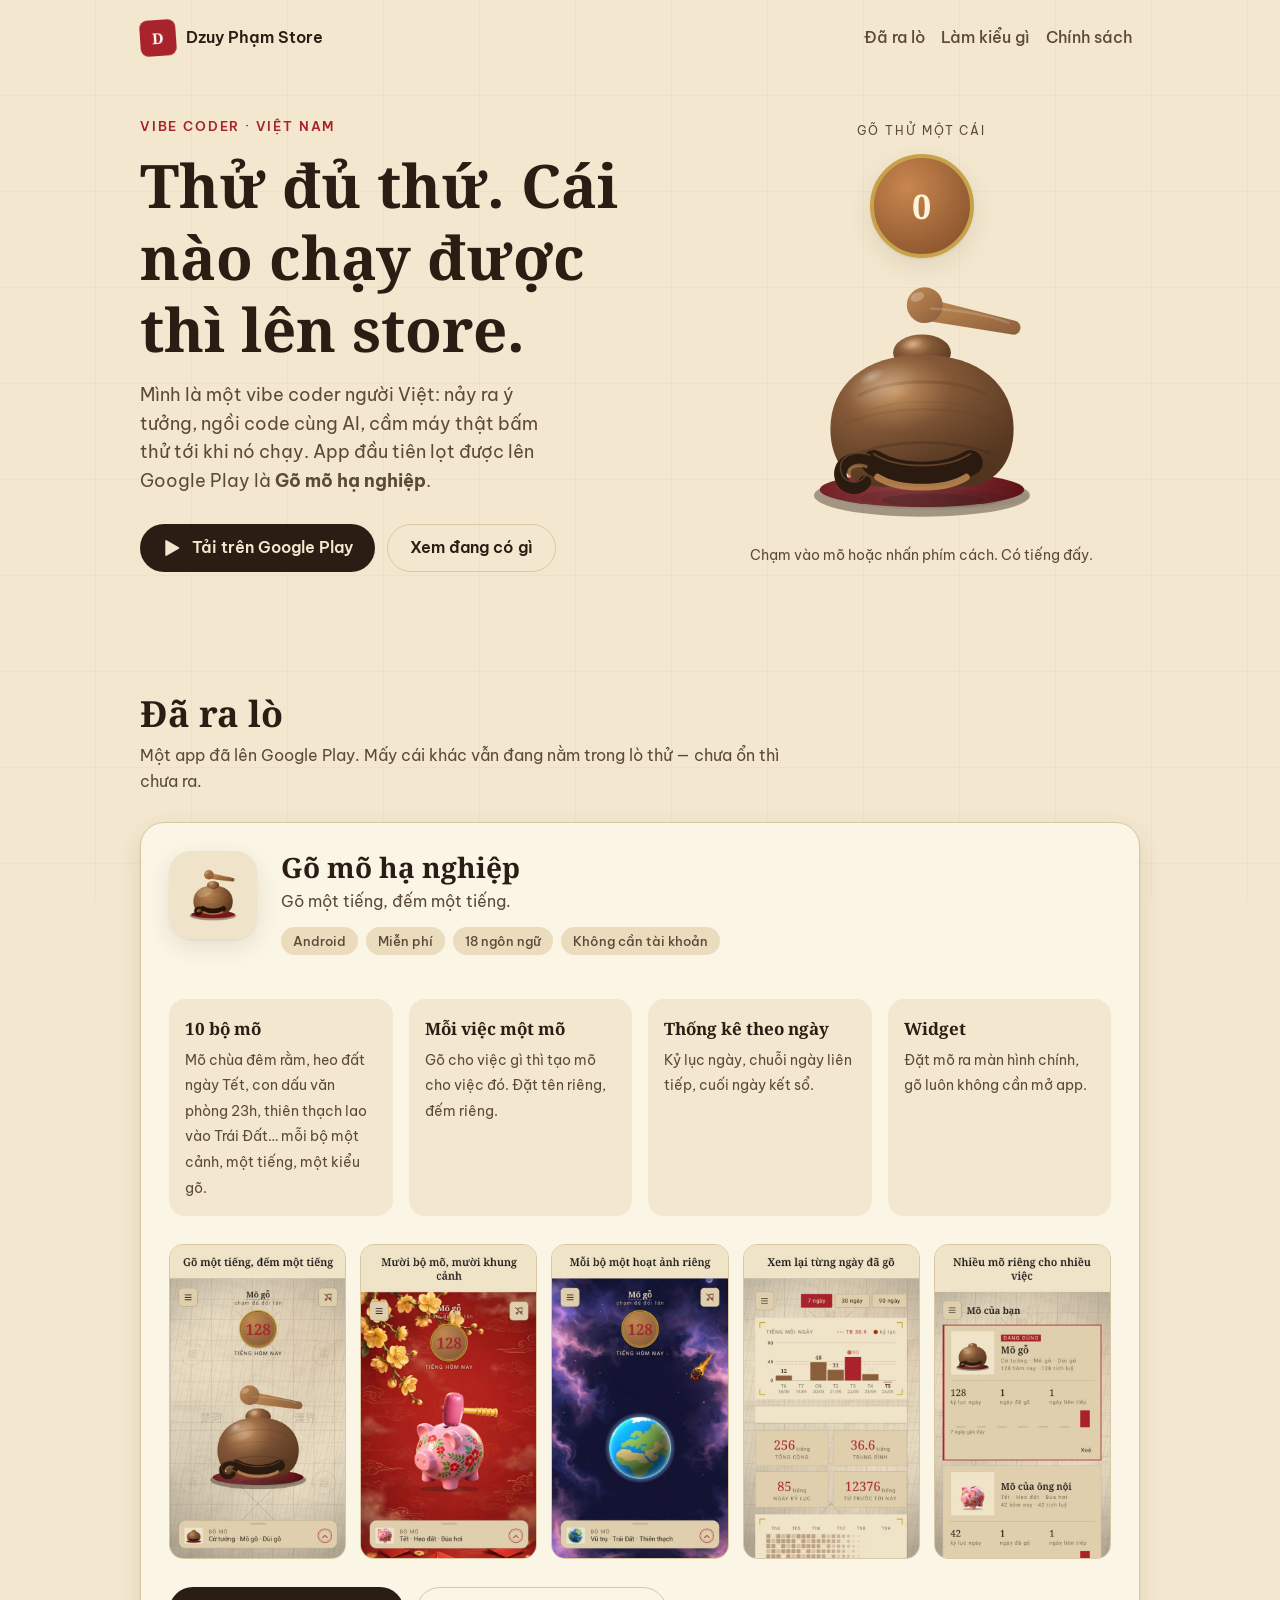
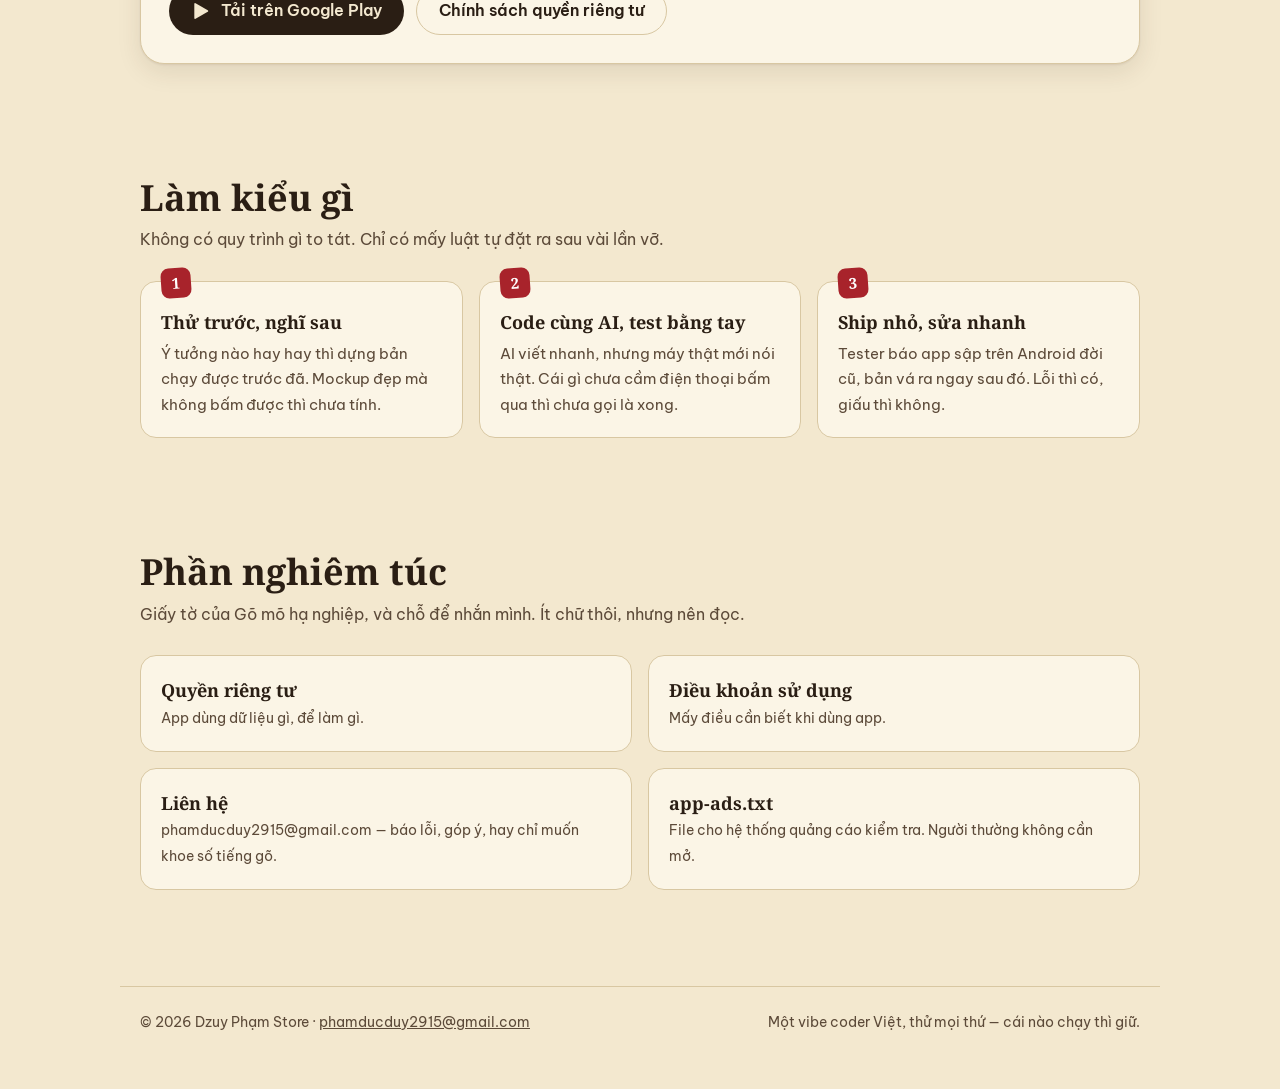
==== index.html @ 9610f234 "feat: mõ gõ vẽ bằng SVG + animation như app Thay ảnh PNG nhún bằng mõ gỗ inline SVG chép từ HinhMo.k" ====
<!doctype html>
<html lang="vi">
  <head>
    <meta charset="utf-8" />
    <meta name="viewport" content="width=device-width, initial-scale=1" />
    <title>Dzuy Phạm Store</title>
    <meta
      name="description"
      content="Một vibe coder người Việt thử đủ thứ, cái nào chạy được thì đưa lên store. App đầu tiên: Gõ mõ hạ nghiệp."
    />
    <meta
      property="og:title"
      content="Dzuy Phạm Store — vibe coder Việt thử đủ thứ"
    />
    <meta
      property="og:description"
      content="Gõ mõ hạ nghiệp: chạm một cái, nghe một tiếng, con số nhích lên một. 10 bộ mõ, có widget màn hình chính."
    />
    <meta
      property="og:image"
      content="https://duyhelloworld.github.io/img/gomo-co_tuong.jpg"
    />
    <link rel="icon" href="favicon.png" />
    <link rel="preconnect" href="https://fonts.googleapis.com" />
    <link rel="preconnect" href="https://fonts.gstatic.com" crossorigin />
    <link
      href="https://fonts.googleapis.com/css2?family=Noto+Serif:wght@600;700;800&family=Be+Vietnam+Pro:wght@400;500;600&display=swap"
      rel="stylesheet"
    />
    <style>
      :root {
        --paper: #f3e8cf;
        --paper-2: #eadcbc;
        --card: #fbf5e6;
        --ink: #2a1e14;
        --ink-2: #5c4a39;
        --line: #d8c7a2;
        --wood: #8a5a32;
        --seal: #a8232b;
        --seal-ink: #fff;
        --shadow:
          0 1px 2px rgba(60, 40, 20, 0.08), 0 8px 24px rgba(60, 40, 20, 0.1);
        --r: 16px;
      }
      @media (prefers-color-scheme: dark) {
        :root {
          --paper: #1d1611;
          --paper-2: #251c15;
          --card: #2b2119;
          --ink: #f3e8cf;
          --ink-2: #cdbb9c;
          --line: #3d3026;
          --wood: #c98c58;
          --seal: #e0545b;
          --seal-ink: #1d1611;
          --shadow:
            0 1px 2px rgba(0, 0, 0, 0.3), 0 8px 24px rgba(0, 0, 0, 0.35);
        }
      }
      * {
        box-sizing: border-box;
      }
      html {
        -webkit-text-size-adjust: 100%;
      }
      body {
        margin: 0;
        background: var(--paper);
        color: var(--ink);
        font:
          16px/1.6 "Be Vietnam Pro",
          system-ui,
          sans-serif;
        background-image:
          linear-gradient(var(--line) 1px, transparent 1px),
          linear-gradient(90deg, var(--line) 1px, transparent 1px);
        background-size: 96px 96px;
        background-position: -1px -1px;
        background-attachment: fixed;
      }
      body::before {
        content: "";
        position: fixed;
        inset: 0;
        background: var(--paper);
        opacity: 0.82;
        z-index: -1;
      }
      h1,
      h2,
      h3 {
        font-family: "Noto Serif", Georgia, serif;
        line-height: 1.2;
        margin: 0;
        text-wrap: balance;
      }
      a {
        color: inherit;
      }
      :focus-visible {
        outline: 3px solid var(--seal);
        outline-offset: 3px;
        border-radius: 8px;
      }
      .wrap {
        max-width: 1040px;
        margin: 0 auto;
        padding: 0 20px;
      }
      .skip {
        position: absolute;
        left: -999px;
        top: 8px;
        background: var(--card);
        padding: 8px 12px;
        border-radius: 8px;
      }
      .skip:focus {
        left: 8px;
      }

      header {
        padding: 20px 0;
      }
      header .wrap {
        display: flex;
        align-items: center;
        justify-content: space-between;
        gap: 16px;
      }
      .brand {
        display: flex;
        align-items: center;
        gap: 10px;
        text-decoration: none;
        font-weight: 600;
      }
      .seal {
        display: grid;
        place-items: center;
        width: 36px;
        height: 36px;
        border-radius: 8px;
        background: var(--seal);
        color: var(--seal-ink);
        font:
          700 15px/1 "Noto Serif",
          serif;
        transform: rotate(-4deg);
      }
      nav a {
        text-decoration: none;
        color: var(--ink-2);
        padding: 10px 8px;
        font-weight: 500;
      }
      nav a:hover {
        color: var(--ink);
      }

      .hero {
        display: grid;
        grid-template-columns: 1.2fr 1fr;
        gap: 40px;
        align-items: center;
        padding-top: 40px;
        padding-bottom: 64px;
      }
      .eyebrow {
        font-size: 13px;
        letter-spacing: 0.14em;
        text-transform: uppercase;
        color: var(--seal);
        font-weight: 600;
        margin: 0 0 12px;
      }
      .hero h1 {
        font-size: clamp(36px, 6vw, 60px);
      }
      .hero p.lead {
        font-size: 18px;
        color: var(--ink-2);
        max-width: 34ch;
        margin: 16px 0 28px;
      }
      .cta {
        display: flex;
        flex-wrap: wrap;
        gap: 12px;
      }
      .btn {
        display: inline-flex;
        align-items: center;
        gap: 10px;
        min-height: 48px;
        padding: 0 22px;
        border-radius: 999px;
        text-decoration: none;
        font-weight: 600;
        transition:
          transform 0.15s ease,
          background 0.2s ease;
        cursor: pointer;
      }
      .btn:active {
        transform: scale(0.97);
      }
      .btn-primary {
        background: var(--ink);
        color: var(--paper);
      }
      .btn-primary:hover {
        background: var(--wood);
      }
      .btn-ghost {
        border: 1.5px solid var(--line);
        color: var(--ink);
      }
      .btn-ghost:hover {
        border-color: var(--ink-2);
      }
      .btn svg {
        width: 20px;
        height: 20px;
        flex: none;
      }

      /* mõ gõ được */
      .mo {
        display: flex;
        flex-direction: column;
        align-items: center;
        gap: 6px;
        position: relative;
      }
      .counter {
        display: grid;
        place-items: center;
        min-width: 104px;
        height: 104px;
        padding: 0 14px;
        border-radius: 52px;
        background: radial-gradient(circle at 35% 30%, #c9864f, #7e4b26);
        border: 4px solid #c8a24a;
        box-shadow: var(--shadow);
        color: #fff3d6;
        font:
          700 34px/1 "Noto Serif",
          serif;
        font-variant-numeric: tabular-nums;
      }
      .counter-label {
        font-size: 12px;
        letter-spacing: 0.16em;
        text-transform: uppercase;
        color: var(--ink-2);
        margin-bottom: 8px;
      }
      .tap {
        border: 0;
        background: none;
        padding: 0;
        cursor: pointer;
        border-radius: 24px;
        touch-action: manipulation;
        -webkit-tap-highlight-color: transparent;
      }
      .tap svg {
        display: block;
        width: min(270px, 66vw);
        height: auto;
        overflow: visible;
      }
      /* trục xoay lấy theo khung 280 của app (MoAnimationState): dùi quanh (235,66), thân nén quanh (140,205.3) */
      #dui {
        transform-box: view-box;
        transform-origin: 235px 66px;
      }
      #than {
        transform-box: view-box;
        transform-origin: 140px 205.3px;
      }
      .float {
        position: absolute;
        left: 50%;
        pointer-events: none;
        white-space: nowrap;
        font:
          800 22px "Noto Serif",
          Georgia,
          serif;
        color: #a8232b;
        -webkit-text-stroke: 6px rgba(251, 246, 234, 0.95);
        paint-order: stroke fill;
      }
      @media (prefers-color-scheme: dark) {
        .float {
          color: #ffd34d;
          -webkit-text-stroke-color: rgba(40, 18, 6, 0.9);
        }
      }
      .hint {
        font-size: 14px;
        color: var(--ink-2);
        margin: 4px 0 0;
      }

      section {
        padding: 56px 0;
      }
      .section-title {
        font-size: clamp(26px, 4vw, 36px);
        margin-bottom: 8px;
      }
      .section-sub {
        color: var(--ink-2);
        margin: 0 0 28px;
        max-width: 60ch;
      }

      .app {
        background: var(--card);
        border: 1px solid var(--line);
        border-radius: 24px;
        box-shadow: var(--shadow);
        padding: 28px;
        display: grid;
        grid-template-columns: auto 1fr;
        gap: 20px 24px;
      }
      .app-icon {
        width: 88px;
        height: 88px;
        border-radius: 22px;
        box-shadow: var(--shadow);
      }
      .app h3 {
        font-size: 28px;
      }
      .app .tagline {
        color: var(--ink-2);
        margin: 4px 0 0;
      }
      .chips {
        display: flex;
        flex-wrap: wrap;
        gap: 8px;
        margin-top: 12px;
        padding: 0;
        list-style: none;
      }
      .chips li {
        font-size: 13px;
        font-weight: 500;
        padding: 4px 12px;
        border-radius: 999px;
        background: var(--paper-2);
        color: var(--ink-2);
      }
      .features {
        grid-column: 1/-1;
        display: grid;
        grid-template-columns: repeat(4, 1fr);
        gap: 16px;
        margin: 8px 0 0;
        padding: 0;
        list-style: none;
      }
      .features li {
        padding: 16px;
        border-radius: var(--r);
        background: var(--paper);
      }
      .features b {
        display: block;
        font-family: "Noto Serif", serif;
        font-size: 17px;
        margin-bottom: 4px;
      }
      .features span {
        font-size: 14px;
        color: var(--ink-2);
      }
      .shots {
        grid-column: 1/-1;
        display: grid;
        grid-template-columns: repeat(5, 1fr);
        gap: 14px;
        margin-top: 8px;
      }
      .shots img {
        width: 100%;
        height: auto;
        aspect-ratio: 9/16;
        object-fit: cover;
        border-radius: 14px;
        border: 1px solid var(--line);
        background: var(--paper-2);
      }
      .app .cta {
        grid-column: 1/-1;
        margin-top: 8px;
      }

      .how {
        display: grid;
        grid-template-columns: repeat(3, 1fr);
        gap: 16px;
        margin: 0;
        padding: 0;
        list-style: none;
        counter-reset: how;
      }
      .how li {
        position: relative;
        padding: 22px 20px 20px;
        border-radius: var(--r);
        background: var(--card);
        border: 1px solid var(--line);
        counter-increment: how;
      }
      .how li::before {
        content: counter(how);
        position: absolute;
        top: -14px;
        left: 20px;
        display: grid;
        place-items: center;
        width: 30px;
        height: 30px;
        border-radius: 8px;
        background: var(--seal);
        color: var(--seal-ink);
        font:
          700 15px/1 "Noto Serif",
          serif;
        transform: rotate(-4deg);
      }
      .how b {
        display: block;
        font-family: "Noto Serif", serif;
        font-size: 18px;
        margin: 4px 0;
      }
      .how span {
        font-size: 15px;
        color: var(--ink-2);
      }
      .legal {
        display: grid;
        grid-template-columns: repeat(2, 1fr);
        gap: 16px;
      }
      .legal span {
        overflow-wrap: anywhere;
      }
      .legal a {
        display: block;
        padding: 20px;
        border-radius: var(--r);
        background: var(--card);
        border: 1px solid var(--line);
        text-decoration: none;
        transition: border-color 0.2s ease;
      }
      .legal a:hover {
        border-color: var(--ink-2);
      }
      .legal b {
        display: block;
        font-family: "Noto Serif", serif;
        font-size: 18px;
      }
      .legal span {
        font-size: 14px;
        color: var(--ink-2);
      }

      footer {
        padding: 40px 0 56px;
        color: var(--ink-2);
        font-size: 14px;
      }
      footer .wrap {
        display: flex;
        flex-wrap: wrap;
        justify-content: space-between;
        gap: 12px;
        border-top: 1px solid var(--line);
        padding-top: 24px;
      }

      @media (max-width: 860px) {
        .hero {
          grid-template-columns: 1fr;
          gap: 28px;
          padding-top: 16px;
          text-align: center;
        }
        .hero p.lead {
          margin-inline: auto;
        }
        .hero .cta {
          justify-content: center;
        }
        .features {
          grid-template-columns: repeat(2, 1fr);
        }
        .shots {
          grid-template-columns: repeat(5, 60%);
          overflow-x: auto;
          scroll-snap-type: x mandatory;
          padding-bottom: 6px;
        }
        .shots img {
          scroll-snap-align: start;
        }
        .legal,
        .how {
          grid-template-columns: 1fr;
        }
        .how {
          gap: 24px;
        }
      }
      @media (max-width: 520px) {
        .wrap {
          padding: 0 16px;
        }
        nav {
          display: none;
        }
        .app {
          grid-template-columns: 1fr;
          padding: 20px;
        }
        .features {
          grid-template-columns: 1fr;
        }
      }
      @media (prefers-reduced-motion: reduce) {
        * {
          transition: none !important;
          animation: none !important;
        }
      }
    </style>
  </head>
  <body>
    <a class="skip" href="#main">Bỏ qua tới nội dung</a>
    <header>
      <div class="wrap">
        <a class="brand" href="./"
          ><span class="seal" aria-hidden="true">D</span>Dzuy Phạm Store</a
        >
        <nav aria-label="Chính">
          <a href="#apps">Đã ra lò</a><a href="#how">Làm kiểu gì</a
          ><a href="#legal">Chính sách</a>
        </nav>
      </div>
    </header>

    <main id="main">
      <div class="wrap hero">
        <div>
          <p class="eyebrow">Vibe coder · Việt Nam</p>
          <h1>Thử đủ thứ. Cái nào chạy được thì lên store.</h1>
          <p class="lead">
            Mình là một vibe coder người Việt: nảy ra ý tưởng, ngồi code cùng
            AI, cầm máy thật bấm thử tới khi nó chạy. App đầu tiên lọt được lên
            Google Play là <strong>Gõ mõ hạ nghiệp</strong>.
          </p>
          <div class="cta">
            <a
              class="btn btn-primary"
              href="https://play.google.com/store/apps/details?id=com.duypd.gomo"
            >
              <svg viewBox="0 0 24 24" aria-hidden="true">
                <path
                  fill="currentColor"
                  d="M4 3.5v17a1 1 0 0 0 1.5.86l14.6-8.5a1 1 0 0 0 0-1.72L5.5 2.64A1 1 0 0 0 4 3.5Z"
                />
              </svg>
              Tải trên Google Play
            </a>
            <a class="btn btn-ghost" href="#apps">Xem đang có gì</a>
          </div>
        </div>

        <div class="mo">
          <div class="counter-label">Gõ thử một cái</div>
          <div class="counter" id="count" aria-live="polite" aria-atomic="true">
            0
          </div>
          <button
            class="tap"
            id="tap"
            type="button"
            aria-label="Gõ mõ, cộng một tiếng"
          >
            <!-- Chép từ HinhMo.kt của app: hệ 240 đặt lên khung 280 lệch (20,26), bộ màu MOC, đệm SON, dáng TRON -->
            <svg
              viewBox="0 0 280 280"
              width="270"
              height="270"
              aria-hidden="true"
              focusable="false"
            >
              <defs>
                <radialGradient id="go" cx=".36" cy=".28" r=".72">
                  <stop offset="0" stop-color="#c59360" />
                  <stop offset=".42" stop-color="#845938" />
                  <stop offset="1" stop-color="#5b3a22" />
                </radialGradient>
                <radialGradient
                  id="dem"
                  gradientUnits="userSpaceOnUse"
                  cx="98.8"
                  cy="197.2"
                  r="121.9"
                >
                  <stop offset="0" stop-color="#933f44" />
                  <stop offset="1" stop-color="#621419" />
                </radialGradient>
                <radialGradient
                  id="ao"
                  gradientUnits="userSpaceOnUse"
                  cx="142.8"
                  cy="198.15"
                  r="104.5"
                >
                  <stop offset="0" stop-color="#2a1a0f" stop-opacity=".3" />
                  <stop offset="1" stop-color="#2a1a0f" stop-opacity="0" />
                </radialGradient>
                <radialGradient id="halo">
                  <stop offset="0" stop-color="#fff" />
                  <stop offset="1" stop-color="#fff" stop-opacity="0" />
                </radialGradient>
                <linearGradient id="gocan" x1="0" y1="0" x2="1" y2="1">
                  <stop offset="0" stop-color="#c08a52" />
                  <stop offset="1" stop-color="#8b5e3c" />
                </linearGradient>
                <clipPath id="catThan">
                  <path
                    d="M25 145 C25 100 60 68 120 68 C180 68 215 100 215 145 C215 180 195 205 160 205 L80 205 C45 205 25 180 25 145 Z"
                  />
                </clipPath>
              </defs>
              <g transform="translate(20 26)">
                <ellipse
                  cx="120"
                  cy="214"
                  rx="112"
                  ry="22"
                  fill="#2a1a0f"
                  opacity=".4"
                />
                <ellipse cx="120" cy="208" rx="106" ry="18" fill="url(#dem)" />
                <g fill="#1c1a17">
                  <ellipse
                    cx="131.4"
                    cy="215"
                    rx="98.8"
                    ry="14"
                    opacity=".05"
                  />
                  <ellipse cx="131.4" cy="217" rx="76" ry="10" opacity=".12" />
                  <ellipse cx="131.4" cy="219" rx="53.2" ry="7" opacity=".22" />
                </g>
              </g>
              <g id="than">
                <g transform="translate(20 26)">
                  <ellipse cx="120" cy="66" rx="30" ry="19" fill="url(#go)" />
                  <path
                    fill="url(#go)"
                    d="M25 145 C25 100 60 68 120 68 C180 68 215 100 215 145 C215 180 195 205 160 205 L80 205 C45 205 25 180 25 145 Z"
                  />
                  <g
                    clip-path="url(#catThan)"
                    fill="none"
                    stroke-linecap="round"
                  >
                    <path
                      d="M55 110 C 90 92 150 92 185 108"
                      stroke="#5b3a22"
                      stroke-width="3.2"
                      opacity=".26"
                    />
                    <path
                      d="M40 140 C 85 120 155 120 200 138"
                      stroke="#5b3a22"
                      stroke-width="2.2"
                      opacity=".14"
                    />
                    <path
                      d="M50 172 C 90 155 150 155 190 170"
                      stroke="#2a1a0f"
                      stroke-width="2.6"
                      opacity=".22"
                    />
                    <path
                      d="M64 126 C 96 114 144 114 176 124"
                      stroke="#5b3a22"
                      stroke-width="1.4"
                      opacity=".12"
                    />
                    <rect
                      x="25"
                      y="68"
                      width="190"
                      height="137"
                      fill="url(#ao)"
                    />
                  </g>
                  <g fill="none" stroke-linecap="round">
                    <path
                      d="M70 180 C 95 196 145 196 170 180"
                      stroke="#2a1a0f"
                      stroke-width="26"
                    />
                    <path
                      d="M70 171 C 95 187 145 187 170 171"
                      stroke="#c08a52"
                      stroke-width="2"
                      opacity=".35"
                    />
                    <path
                      d="M74 195 C 96 209 144 209 166 195"
                      stroke="#c08a52"
                      stroke-width="7"
                      opacity=".85"
                    />
                    <path
                      d="M66 178 C 46 172 32 182 36 196 C 39 207 54 210 61 200"
                      stroke="#2a1a0f"
                      stroke-width="13"
                    />
                    <path
                      d="M66 172 C 46 166 32 176 36 190 C 39 201 54 204 61 194"
                      stroke="#c08a52"
                      stroke-width="1.6"
                      opacity=".3"
                    />
                    <path
                      d="M62 184 C 50 180 42 186 45 194"
                      stroke="#c08a52"
                      stroke-width="3.5"
                      opacity=".55"
                    />
                  </g>
                  <ellipse
                    cx="110"
                    cy="57"
                    rx="12"
                    ry="6.08"
                    fill="url(#halo)"
                    opacity=".3"
                    transform="rotate(-15 110 57)"
                  />
                  <ellipse
                    cx="80"
                    cy="100"
                    rx="38"
                    ry="22"
                    fill="url(#halo)"
                    opacity=".22"
                    transform="rotate(-20 80 100)"
                  />
                  <ellipse
                    cx="67.84"
                    cy="90.76"
                    rx="14.44"
                    ry="6.6"
                    fill="url(#halo)"
                    opacity=".32"
                    transform="rotate(-26 67.84 90.76)"
                  />
                </g>
              </g>
              <g id="song"></g>
              <g id="dui">
                <g
                  transform="translate(20 26) rotate(2.42 215 40) translate(215 40) scale(.809) translate(-215 -40)"
                >
                  <path
                    fill="url(#gocan)"
                    d="M102.74 35.82 L213.55 48.88 A9 9 0 0 0 216.45 31.12 L107.26 8.18 A14 14 0 0 1 102.74 35.82 Z"
                  />
                  <ellipse
                    cx="100"
                    cy="16"
                    rx="23"
                    ry="23"
                    fill="url(#gocan)"
                  />
                  <ellipse
                    cx="90"
                    cy="6"
                    rx="9"
                    ry="5.5"
                    fill="#fff"
                    opacity=".24"
                    transform="rotate(-25 90 6)"
                  />
                  <path
                    d="M108 20 C 150 20 190 28 208 34"
                    fill="none"
                    stroke="#fff"
                    stroke-width="3"
                    stroke-linecap="round"
                    opacity=".16"
                  />
                </g>
              </g>
            </svg>
          </button>
          <p class="hint">Chạm vào mõ hoặc nhấn phím cách. Có tiếng đấy.</p>
        </div>
      </div>

      <section id="apps">
        <div class="wrap">
          <h2 class="section-title">Đã ra lò</h2>
          <p class="section-sub">
            Một app đã lên Google Play. Mấy cái khác vẫn đang nằm trong lò thử —
            chưa ổn thì chưa ra.
          </p>

          <article class="app">
            <img
              class="app-icon"
              src="img/gomo-icon.png"
              width="88"
              height="88"
              alt="Biểu tượng Gõ mõ hạ nghiệp"
            />
            <div>
              <h3>Gõ mõ hạ nghiệp</h3>
              <p class="tagline">Gõ một tiếng, đếm một tiếng.</p>
              <ul class="chips">
                <li>Android</li>
                <li>Miễn phí</li>
                <li>18 ngôn ngữ</li>
                <li>Không cần tài khoản</li>
              </ul>
            </div>

            <ul class="features">
              <li>
                <b>10 bộ mõ</b
                ><span
                  >Mõ chùa đêm rằm, heo đất ngày Tết, con dấu văn phòng 23h,
                  thiên thạch lao vào Trái Đất… mỗi bộ một cảnh, một tiếng, một
                  kiểu gõ.</span
                >
              </li>
              <li>
                <b>Mỗi việc một mõ</b
                ><span
                  >Gõ cho việc gì thì tạo mõ cho việc đó. Đặt tên riêng, đếm
                  riêng.</span
                >
              </li>
              <li>
                <b>Thống kê theo ngày</b
                ><span
                  >Kỷ lục ngày, chuỗi ngày liên tiếp, cuối ngày kết sổ.</span
                >
              </li>
              <li>
                <b>Widget</b
                ><span
                  >Đặt mõ ra màn hình chính, gõ luôn không cần mở app.</span
                >
              </li>
            </ul>

            <div class="shots">
              <img
                src="img/gomo-co_tuong.jpg"
                width="506"
                height="900"
                loading="lazy"
                alt="Màn gõ mõ gỗ trên bàn cờ tướng, bộ đếm 128 tiếng hôm nay"
              />
              <img
                src="img/gomo-tet.jpg"
                width="506"
                height="900"
                loading="lazy"
                alt="Bộ mõ Tết: heo đất và đồng xu"
              />
              <img
                src="img/gomo-vu_tru.jpg"
                width="506"
                height="900"
                loading="lazy"
                alt="Bộ mõ Vũ trụ: thiên thạch lao vào Trái Đất"
              />
              <img
                src="img/gomo-thong_ke.jpg"
                width="506"
                height="900"
                loading="lazy"
                alt="Màn thống kê số tiếng gõ theo ngày"
              />
              <img
                src="img/gomo-ds_mo.jpg"
                width="506"
                height="900"
                loading="lazy"
                alt="Danh sách nhiều mõ riêng, mỗi mõ đếm riêng"
              />
            </div>

            <div class="cta">
              <a
                class="btn btn-primary"
                href="https://play.google.com/store/apps/details?id=com.duypd.gomo"
              >
                <svg viewBox="0 0 24 24" aria-hidden="true">
                  <path
                    fill="currentColor"
                    d="M4 3.5v17a1 1 0 0 0 1.5.86l14.6-8.5a1 1 0 0 0 0-1.72L5.5 2.64A1 1 0 0 0 4 3.5Z"
                  />
                </svg>
                Tải trên Google Play
              </a>
              <a
                class="btn btn-ghost"
                href="https://sites.google.com/view/go-mo-privacy"
                >Chính sách quyền riêng tư</a
              >
            </div>
          </article>
        </div>
      </section>

      <section id="how">
        <div class="wrap">
          <h2 class="section-title">Làm kiểu gì</h2>
          <p class="section-sub">
            Không có quy trình gì to tát. Chỉ có mấy luật tự đặt ra sau vài lần
            vỡ.
          </p>
          <ol class="how">
            <li>
              <b>Thử trước, nghĩ sau</b
              ><span
                >Ý tưởng nào hay hay thì dựng bản chạy được trước đã. Mockup đẹp
                mà không bấm được thì chưa tính.</span
              >
            </li>
            <li>
              <b>Code cùng AI, test bằng tay</b
              ><span
                >AI viết nhanh, nhưng máy thật mới nói thật. Cái gì chưa cầm
                điện thoại bấm qua thì chưa gọi là xong.</span
              >
            </li>
            <li>
              <b>Ship nhỏ, sửa nhanh</b
              ><span
                >Tester báo app sập trên Android đời cũ, bản vá ra ngay sau đó.
                Lỗi thì có, giấu thì không.</span
              >
            </li>
          </ol>
        </div>
      </section>

      <section id="legal">
        <div class="wrap">
          <h2 class="section-title">Phần nghiêm túc</h2>
          <p class="section-sub">
            Giấy tờ của Gõ mõ hạ nghiệp, và chỗ để nhắn mình. Ít chữ thôi, nhưng
            nên đọc.
          </p>
          <div class="legal">
            <a href="https://sites.google.com/view/go-mo-privacy"
              ><b>Quyền riêng tư</b
              ><span>App dùng dữ liệu gì, để làm gì.</span></a
            >
            <a href="https://sites.google.com/view/go-mo-tos"
              ><b>Điều khoản sử dụng</b
              ><span>Mấy điều cần biết khi dùng app.</span></a
            >
            <a href="mailto:phamducduy2915@gmail.com"
              ><b>Liên hệ</b
              ><span
                >phamducduy2915@gmail.com — báo lỗi, góp ý, hay chỉ muốn khoe số
                tiếng gõ.</span
              ></a
            >
            <a href="app-ads.txt"
              ><b>app-ads.txt</b
              ><span
                >File cho hệ thống quảng cáo kiểm tra. Người thường không cần
                mở.</span
              ></a
            >
          </div>
        </div>
      </section>
    </main>

    <footer>
      <div class="wrap">
        <span
          >© 2026 Dzuy Phạm Store ·
          <a href="mailto:phamducduy2915@gmail.com"
            >phamducduy2915@gmail.com</a
          ></span
        >
        <span>Một vibe coder Việt, thử mọi thứ — cái nào chạy thì giữ.</span>
      </div>
    </footer>

    <script>
      (() => {
        const btn = document.getElementById("tap"),
          out = document.getElementById("count"),
          box = btn.parentElement;
        const KEY = "gomo_web_count";
        let n = 0;
        try {
          n = parseInt(localStorage.getItem(KEY) || "0", 10) || 0;
        } catch (e) {}
        out.textContent = n;
        const giam = matchMedia("(prefers-reduced-motion: reduce)").matches;
        const dui = document.getElementById("dui"),
          than = document.getElementById("than"),
          song = document.getElementById("song");
        const SVG = "http://www.w3.org/2000/svg";

        // Tiếng thật của app (res/raw/mo.wav). Tải sẵn bytes; giải mã khi có AudioContext (sau cú chạm đầu).
        let ctx, buf, bytes;
        fetch("snd/mo.wav")
          .then((r) => r.arrayBuffer())
          .then((b) => (bytes = b))
          .catch(() => {});
        function amThanh() {
          ctx = ctx || new (window.AudioContext || window.webkitAudioContext)();
          if (ctx.state === "suspended") ctx.resume();
          if (!buf && bytes) {
            const b = bytes;
            bytes = null;
            ctx.decodeAudioData(
              b,
              (d) => (buf = d),
              () => {},
            );
          }
        }
        function knock() {
          try {
            amThanh();
            if (buf) {
              const s = ctx.createBufferSource();
              s.buffer = buf;
              s.connect(ctx.destination);
              s.start();
              return;
            }
            // Dự phòng khi file chưa tải xong: tiếng tổng hợp.
            const t = ctx.currentTime,
              o = ctx.createOscillator(),
              g = ctx.createGain();
            o.type = "triangle";
            o.frequency.setValueAtTime(820, t);
            o.frequency.exponentialRampToValueAtTime(420, t + 0.12);
            g.gain.setValueAtTime(0.0001, t);
            g.gain.exponentialRampToValueAtTime(0.6, t + 0.004);
            g.gain.exponentialRampToValueAtTime(0.0001, t + 0.22);
            o.connect(g).connect(ctx.destination);
            o.start(t);
            o.stop(t + 0.25);
          } catch (e) {}
        }
        function hit() {
          n += 1;
          out.textContent = n;
          try {
            localStorage.setItem(KEY, String(n));
          } catch (e) {}
          knock();
          // Nhịp VUNG của app: thân nén rồi nảy (180ms) — giảm chuyển động thì chỉ giữ cái nhún này.
          than.animate(
            [{ transform: "none" }, { transform: "scale(1.055,.925)", offset: 0.28 }, { transform: "none" }],
            { duration: 180, easing: "cubic-bezier(.34,1.56,.64,1)" },
          );
          if (!giam) {
            dui.animate(
              [{ transform: "none" }, { transform: "rotate(-13deg)", offset: 0.33 }, { transform: "none" }],
              { duration: 180, easing: "cubic-bezier(.2,.8,.3,1)" },
            );
            vongSong();
          }
          bayChu();
        }

        // Vòng sóng vàng tâm (140,196): r 22→120 trong 400ms, mờ và mảnh dần.
        function vongSong() {
          const c = document.createElementNS(SVG, "circle");
          c.setAttribute("cx", 140);
          c.setAttribute("cy", 196);
          c.setAttribute("fill", "none");
          c.setAttribute("stroke", "#c9a227");
          song.appendChild(c);
          const t0 = performance.now();
          (function ve(t) {
            const p = Math.min(1, (t - t0) / 400);
            c.setAttribute("r", 22 + 98 * (1 - Math.pow(1 - p, 3)));
            c.setAttribute("stroke-opacity", 0.6 * (1 - p));
            c.setAttribute("stroke-width", 3 * (1 - p / 2));
            if (p < 1) requestAnimationFrame(ve);
            else c.remove();
          })(t0);
        }

        // "+1 công đức": bay lên 90 đơn vị (khung 280) trong 700ms, nảy cỡ ở 15% đầu, mờ sau 60%.
        function bayChu() {
          const svg = btn.firstElementChild,
            u = svg.getBoundingClientRect().width / 280,
            h = giam ? 0 : 90 * u;
          const f = document.createElement("span");
          f.className = "float";
          f.textContent = "+1 công đức";
          f.setAttribute("aria-hidden", "true");
          f.style.top = btn.offsetTop + 70 * u + "px";
          box.appendChild(f);
          const y = (p) => -h * (1 - Math.pow(1 - p, 2));
          f.animate(
            [
              { transform: "translate(-50%,0) scale(.8)", opacity: 1 },
              { transform: `translate(-50%,${y(0.15)}px) scale(1.05)`, opacity: 1, offset: 0.15 },
              { transform: `translate(-50%,${y(0.6)}px) scale(1.023)`, opacity: 1, offset: 0.6 },
              { transform: `translate(-50%,${-h}px) scale(1)`, opacity: 0 },
            ],
            { duration: 700, fill: "forwards" },
          ).onfinish = () => f.remove();
        }
        btn.addEventListener("click", hit);
        document.addEventListener("keydown", (e) => {
          if (e.code === "Space" && e.target === document.body) {
            e.preventDefault();
            hit();
          }
        });
      })();
    </script>
  </body>
</html>
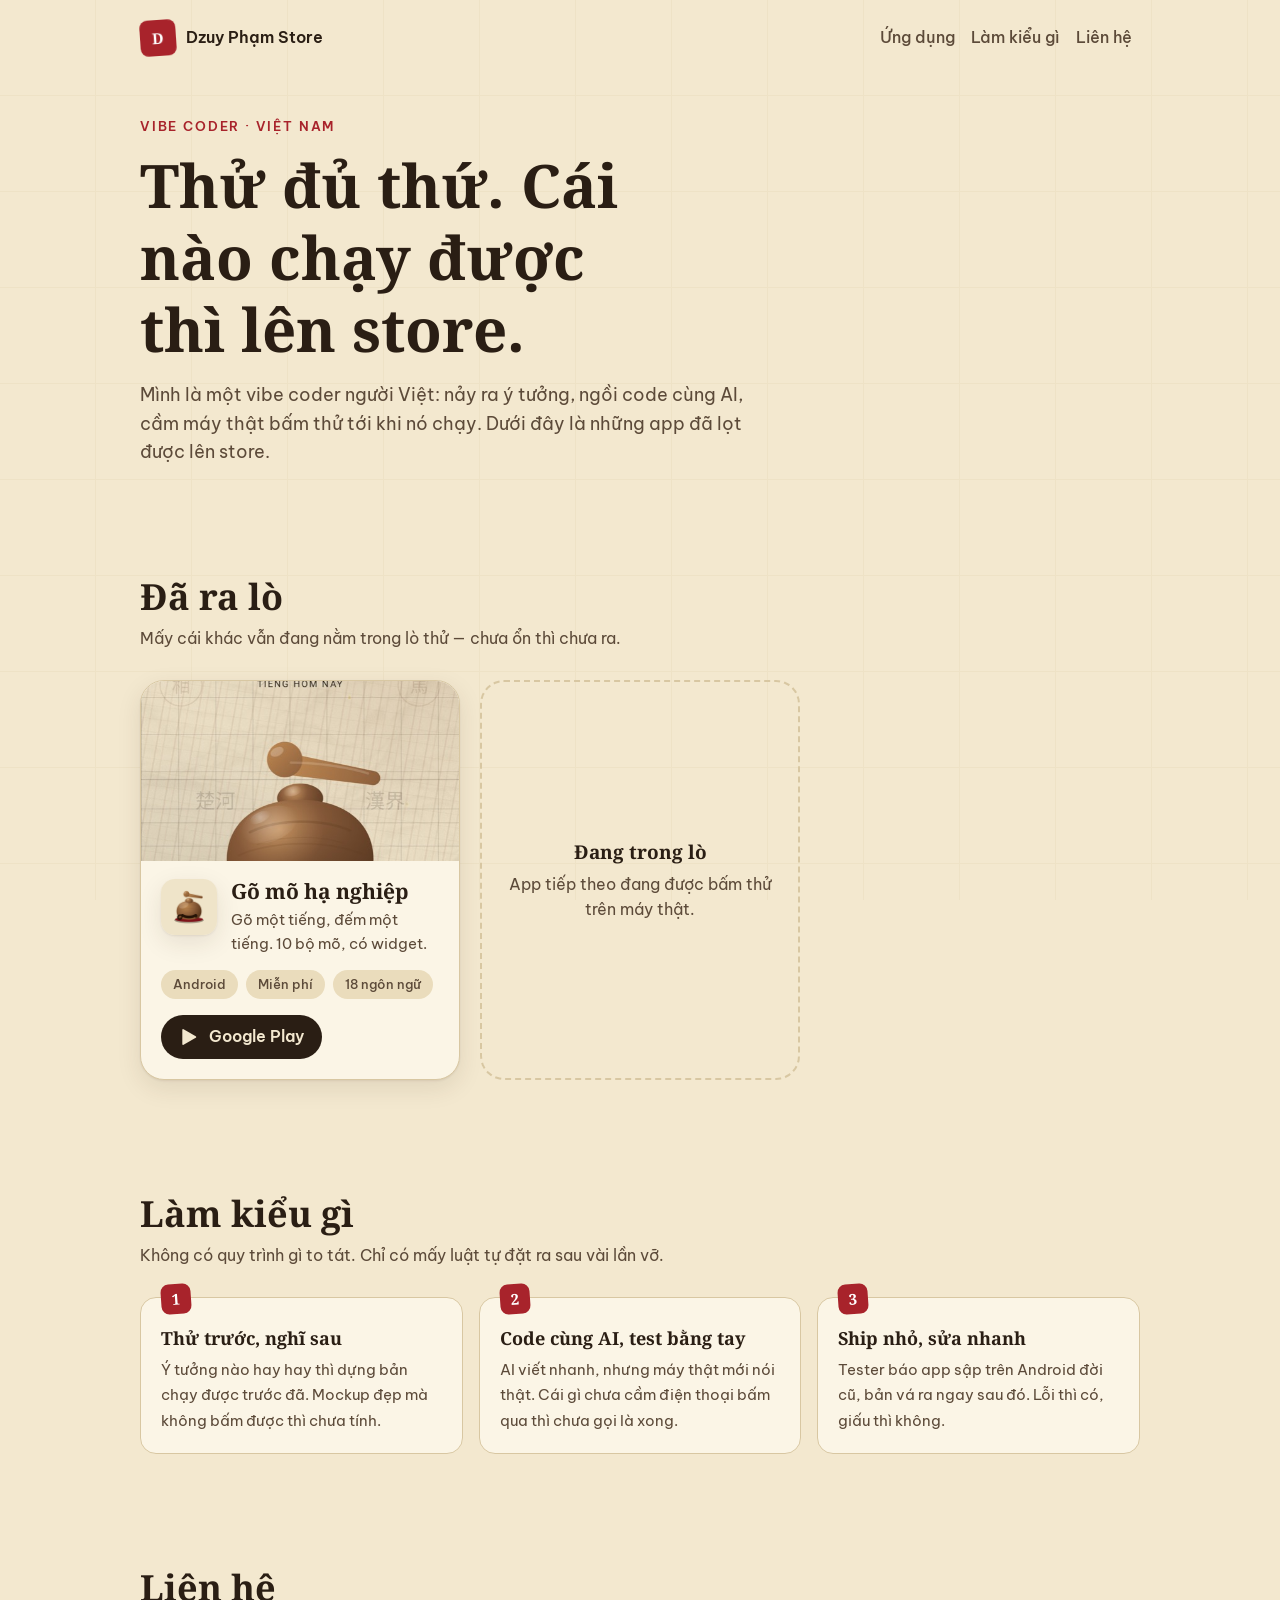
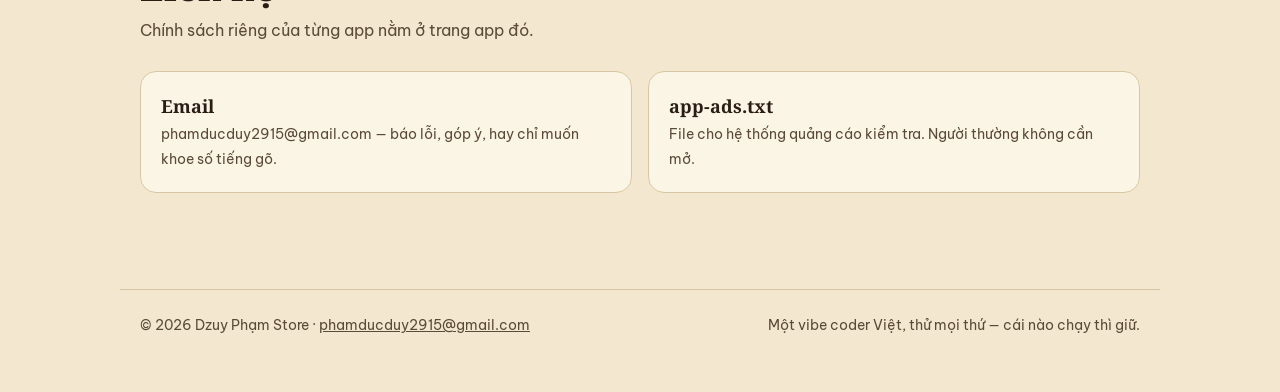
==== commit 8d0c5475: "feat: tách trang theo app — gốc là cửa hàng, GoMo ở /gomo/ - / : giới thiệu + lưới thẻ app (thêm app" ====
--- a/index.html
+++ b/index.html
@@ -6,7 +6,7 @@
     <title>Dzuy Phạm Store</title>
     <meta
       name="description"
-      content="Một vibe coder người Việt thử đủ thứ, cái nào chạy được thì đưa lên store. App đầu tiên: Gõ mõ hạ nghiệp."
+      content="Một vibe coder người Việt thử đủ thứ, cái nào chạy được thì đưa lên store."
     />
     <meta
       property="og:title"
@@ -14,11 +14,11 @@
     />
     <meta
       property="og:description"
-      content="Gõ mõ hạ nghiệp: chạm một cái, nghe một tiếng, con số nhích lên một. 10 bộ mõ, có widget màn hình chính."
+      content="Các app nhỏ của một vibe coder người Việt. Cái nào chạy được thì lên store."
     />
     <meta
       property="og:image"
-      content="https://duyhelloworld.github.io/img/gomo-co_tuong.jpg"
+      content="https://duyhelloworld.github.io/gomo/img/gomo-co_tuong.jpg"
     />
     <link rel="icon" href="favicon.png" />
     <link rel="preconnect" href="https://fonts.googleapis.com" />
@@ -27,522 +27,117 @@
       href="https://fonts.googleapis.com/css2?family=Noto+Serif:wght@600;700;800&family=Be+Vietnam+Pro:wght@400;500;600&display=swap"
       rel="stylesheet"
     />
+    <link rel="stylesheet" href="assets/site.css" />
     <style>
-      :root {
-        --paper: #f3e8cf;
-        --paper-2: #eadcbc;
-        --card: #fbf5e6;
-        --ink: #2a1e14;
-        --ink-2: #5c4a39;
-        --line: #d8c7a2;
-        --wood: #8a5a32;
-        --seal: #a8232b;
-        --seal-ink: #fff;
-        --shadow:
-          0 1px 2px rgba(60, 40, 20, 0.08), 0 8px 24px rgba(60, 40, 20, 0.1);
-        --r: 16px;
-      }
-      @media (prefers-color-scheme: dark) {
-        :root {
-          --paper: #1d1611;
-          --paper-2: #251c15;
-          --card: #2b2119;
-          --ink: #f3e8cf;
-          --ink-2: #cdbb9c;
-          --line: #3d3026;
-          --wood: #c98c58;
-          --seal: #e0545b;
-          --seal-ink: #1d1611;
-          --shadow:
-            0 1px 2px rgba(0, 0, 0, 0.3), 0 8px 24px rgba(0, 0, 0, 0.35);
-        }
-      }
-      * {
-        box-sizing: border-box;
-      }
-      html {
-        -webkit-text-size-adjust: 100%;
-      }
-      body {
+      .hero-solo {
+        grid-template-columns: 1fr;
+        padding-bottom: 24px;
+      }
+      .hero-solo h1 {
+        max-width: 16ch;
+      }
+      .hero-solo p.lead {
+        max-width: 52ch;
+      }
+
+      /* Lưới app: thêm app mới = thêm một <li class="app-card"> */
+      .app-grid {
+        display: grid;
+        grid-template-columns: repeat(auto-fill, minmax(300px, 1fr));
+        gap: 20px;
         margin: 0;
-        background: var(--paper);
-        color: var(--ink);
-        font:
-          16px/1.6 "Be Vietnam Pro",
-          system-ui,
-          sans-serif;
-        background-image:
-          linear-gradient(var(--line) 1px, transparent 1px),
-          linear-gradient(90deg, var(--line) 1px, transparent 1px);
-        background-size: 96px 96px;
-        background-position: -1px -1px;
-        background-attachment: fixed;
-      }
-      body::before {
-        content: "";
-        position: fixed;
-        inset: 0;
-        background: var(--paper);
-        opacity: 0.82;
-        z-index: -1;
-      }
-      h1,
-      h2,
-      h3 {
-        font-family: "Noto Serif", Georgia, serif;
-        line-height: 1.2;
-        margin: 0;
-        text-wrap: balance;
-      }
-      a {
-        color: inherit;
-      }
-      :focus-visible {
-        outline: 3px solid var(--seal);
-        outline-offset: 3px;
-        border-radius: 8px;
-      }
-      .wrap {
-        max-width: 1040px;
-        margin: 0 auto;
-        padding: 0 20px;
-      }
-      .skip {
-        position: absolute;
-        left: -999px;
-        top: 8px;
-        background: var(--card);
-        padding: 8px 12px;
-        border-radius: 8px;
-      }
-      .skip:focus {
-        left: 8px;
-      }
-
-      header {
-        padding: 20px 0;
-      }
-      header .wrap {
-        display: flex;
-        align-items: center;
-        justify-content: space-between;
-        gap: 16px;
-      }
-      .brand {
-        display: flex;
-        align-items: center;
-        gap: 10px;
-        text-decoration: none;
-        font-weight: 600;
-      }
-      .seal {
-        display: grid;
-        place-items: center;
-        width: 36px;
-        height: 36px;
-        border-radius: 8px;
-        background: var(--seal);
-        color: var(--seal-ink);
-        font:
-          700 15px/1 "Noto Serif",
-          serif;
-        transform: rotate(-4deg);
-      }
-      nav a {
-        text-decoration: none;
-        color: var(--ink-2);
-        padding: 10px 8px;
-        font-weight: 500;
-      }
-      nav a:hover {
-        color: var(--ink);
-      }
-
-      .hero {
-        display: grid;
-        grid-template-columns: 1.2fr 1fr;
-        gap: 40px;
-        align-items: center;
-        padding-top: 40px;
-        padding-bottom: 64px;
-      }
-      .eyebrow {
-        font-size: 13px;
-        letter-spacing: 0.14em;
-        text-transform: uppercase;
-        color: var(--seal);
-        font-weight: 600;
-        margin: 0 0 12px;
-      }
-      .hero h1 {
-        font-size: clamp(36px, 6vw, 60px);
-      }
-      .hero p.lead {
-        font-size: 18px;
-        color: var(--ink-2);
-        max-width: 34ch;
-        margin: 16px 0 28px;
-      }
-      .cta {
-        display: flex;
-        flex-wrap: wrap;
-        gap: 12px;
-      }
-      .btn {
-        display: inline-flex;
-        align-items: center;
-        gap: 10px;
-        min-height: 48px;
-        padding: 0 22px;
-        border-radius: 999px;
-        text-decoration: none;
-        font-weight: 600;
-        transition:
-          transform 0.15s ease,
-          background 0.2s ease;
-        cursor: pointer;
-      }
-      .btn:active {
-        transform: scale(0.97);
-      }
-      .btn-primary {
-        background: var(--ink);
-        color: var(--paper);
-      }
-      .btn-primary:hover {
-        background: var(--wood);
-      }
-      .btn-ghost {
-        border: 1.5px solid var(--line);
-        color: var(--ink);
-      }
-      .btn-ghost:hover {
-        border-color: var(--ink-2);
-      }
-      .btn svg {
-        width: 20px;
-        height: 20px;
-        flex: none;
-      }
-
-      /* mõ gõ được */
-      .mo {
+        padding: 0;
+        list-style: none;
+      }
+      .app-card {
+        position: relative;
         display: flex;
         flex-direction: column;
-        align-items: center;
-        gap: 6px;
-        position: relative;
-      }
-      .counter {
-        display: grid;
-        place-items: center;
-        min-width: 104px;
-        height: 104px;
-        padding: 0 14px;
-        border-radius: 52px;
-        background: radial-gradient(circle at 35% 30%, #c9864f, #7e4b26);
-        border: 4px solid #c8a24a;
-        box-shadow: var(--shadow);
-        color: #fff3d6;
-        font:
-          700 34px/1 "Noto Serif",
-          serif;
-        font-variant-numeric: tabular-nums;
-      }
-      .counter-label {
-        font-size: 12px;
-        letter-spacing: 0.16em;
-        text-transform: uppercase;
-        color: var(--ink-2);
-        margin-bottom: 8px;
-      }
-      .tap {
-        border: 0;
-        background: none;
-        padding: 0;
-        cursor: pointer;
-        border-radius: 24px;
-        touch-action: manipulation;
-        -webkit-tap-highlight-color: transparent;
-      }
-      .tap svg {
-        display: block;
-        width: min(270px, 66vw);
-        height: auto;
-        overflow: visible;
-      }
-      /* trục xoay lấy theo khung 280 của app (MoAnimationState): dùi quanh (235,66), thân nén quanh (140,205.3) */
-      #dui {
-        transform-box: view-box;
-        transform-origin: 235px 66px;
-      }
-      #than {
-        transform-box: view-box;
-        transform-origin: 140px 205.3px;
-      }
-      .float {
-        position: absolute;
-        left: 50%;
-        pointer-events: none;
-        white-space: nowrap;
-        font:
-          800 22px "Noto Serif",
-          Georgia,
-          serif;
-        color: #a8232b;
-        -webkit-text-stroke: 6px rgba(251, 246, 234, 0.95);
-        paint-order: stroke fill;
-      }
-      @media (prefers-color-scheme: dark) {
-        .float {
-          color: #ffd34d;
-          -webkit-text-stroke-color: rgba(40, 18, 6, 0.9);
-        }
-      }
-      .hint {
-        font-size: 14px;
-        color: var(--ink-2);
-        margin: 4px 0 0;
-      }
-
-      section {
-        padding: 56px 0;
-      }
-      .section-title {
-        font-size: clamp(26px, 4vw, 36px);
-        margin-bottom: 8px;
-      }
-      .section-sub {
-        color: var(--ink-2);
-        margin: 0 0 28px;
-        max-width: 60ch;
-      }
-
-      .app {
         background: var(--card);
         border: 1px solid var(--line);
         border-radius: 24px;
         box-shadow: var(--shadow);
-        padding: 28px;
+        overflow: hidden;
+        transition:
+          border-color 0.2s ease,
+          transform 0.2s ease;
+      }
+      .app-card:hover {
+        border-color: var(--ink-2);
+        transform: translateY(-2px);
+      }
+      .app-card .cover {
+        display: block;
+        width: 100%;
+        height: 180px;
+        object-fit: cover;
+        object-position: center 50%;
+        background: var(--paper-2);
+      }
+      .app-card .body {
         display: grid;
         grid-template-columns: auto 1fr;
-        gap: 20px 24px;
-      }
-      .app-icon {
-        width: 88px;
-        height: 88px;
-        border-radius: 22px;
+        gap: 4px 14px;
+        padding: 18px 20px 20px;
+      }
+      .app-card .icon {
+        grid-row: span 2;
+        width: 56px;
+        height: 56px;
+        border-radius: 14px;
         box-shadow: var(--shadow);
       }
-      .app h3 {
-        font-size: 28px;
-      }
-      .app .tagline {
+      .app-card h3 {
+        font-size: 21px;
+        align-self: end;
+      }
+      .app-card h3 a {
+        text-decoration: none;
+      }
+      /* cả thẻ bấm được, nhưng nút Google Play vẫn bấm riêng */
+      .app-card h3 a::after {
+        content: "";
+        position: absolute;
+        inset: 0;
+        border-radius: 24px;
+      }
+      .app-card .tagline {
+        margin: 0;
         color: var(--ink-2);
-        margin: 4px 0 0;
-      }
-      .chips {
-        display: flex;
-        flex-wrap: wrap;
-        gap: 8px;
+        font-size: 15px;
+      }
+      .app-card .chips {
+        grid-column: 1 / -1;
+        margin-top: 10px;
+      }
+      .app-card .play {
+        position: relative;
+        grid-column: 1 / -1;
+        justify-self: start;
         margin-top: 12px;
-        padding: 0;
-        list-style: none;
-      }
-      .chips li {
-        font-size: 13px;
-        font-weight: 500;
-        padding: 4px 12px;
-        border-radius: 999px;
-        background: var(--paper-2);
+        min-height: 44px;
+        padding: 0 18px;
+      }
+      .app-card.soon {
+        justify-content: center;
+        min-height: 260px;
+        padding: 24px;
+        background: transparent;
+        border: 2px dashed var(--line);
+        box-shadow: none;
+        text-align: center;
         color: var(--ink-2);
       }
-      .features {
-        grid-column: 1/-1;
-        display: grid;
-        grid-template-columns: repeat(4, 1fr);
-        gap: 16px;
-        margin: 8px 0 0;
-        padding: 0;
-        list-style: none;
-      }
-      .features li {
-        padding: 16px;
-        border-radius: var(--r);
-        background: var(--paper);
-      }
-      .features b {
+      .app-card.soon:hover {
+        transform: none;
+        border-color: var(--line);
+      }
+      .app-card.soon b {
         display: block;
         font-family: "Noto Serif", serif;
-        font-size: 17px;
+        font-size: 19px;
+        color: var(--ink);
         margin-bottom: 4px;
-      }
-      .features span {
-        font-size: 14px;
-        color: var(--ink-2);
-      }
-      .shots {
-        grid-column: 1/-1;
-        display: grid;
-        grid-template-columns: repeat(5, 1fr);
-        gap: 14px;
-        margin-top: 8px;
-      }
-      .shots img {
-        width: 100%;
-        height: auto;
-        aspect-ratio: 9/16;
-        object-fit: cover;
-        border-radius: 14px;
-        border: 1px solid var(--line);
-        background: var(--paper-2);
-      }
-      .app .cta {
-        grid-column: 1/-1;
-        margin-top: 8px;
-      }
-
-      .how {
-        display: grid;
-        grid-template-columns: repeat(3, 1fr);
-        gap: 16px;
-        margin: 0;
-        padding: 0;
-        list-style: none;
-        counter-reset: how;
-      }
-      .how li {
-        position: relative;
-        padding: 22px 20px 20px;
-        border-radius: var(--r);
-        background: var(--card);
-        border: 1px solid var(--line);
-        counter-increment: how;
-      }
-      .how li::before {
-        content: counter(how);
-        position: absolute;
-        top: -14px;
-        left: 20px;
-        display: grid;
-        place-items: center;
-        width: 30px;
-        height: 30px;
-        border-radius: 8px;
-        background: var(--seal);
-        color: var(--seal-ink);
-        font:
-          700 15px/1 "Noto Serif",
-          serif;
-        transform: rotate(-4deg);
-      }
-      .how b {
-        display: block;
-        font-family: "Noto Serif", serif;
-        font-size: 18px;
-        margin: 4px 0;
-      }
-      .how span {
-        font-size: 15px;
-        color: var(--ink-2);
-      }
-      .legal {
-        display: grid;
-        grid-template-columns: repeat(2, 1fr);
-        gap: 16px;
-      }
-      .legal span {
-        overflow-wrap: anywhere;
-      }
-      .legal a {
-        display: block;
-        padding: 20px;
-        border-radius: var(--r);
-        background: var(--card);
-        border: 1px solid var(--line);
-        text-decoration: none;
-        transition: border-color 0.2s ease;
-      }
-      .legal a:hover {
-        border-color: var(--ink-2);
-      }
-      .legal b {
-        display: block;
-        font-family: "Noto Serif", serif;
-        font-size: 18px;
-      }
-      .legal span {
-        font-size: 14px;
-        color: var(--ink-2);
-      }
-
-      footer {
-        padding: 40px 0 56px;
-        color: var(--ink-2);
-        font-size: 14px;
-      }
-      footer .wrap {
-        display: flex;
-        flex-wrap: wrap;
-        justify-content: space-between;
-        gap: 12px;
-        border-top: 1px solid var(--line);
-        padding-top: 24px;
-      }
-
-      @media (max-width: 860px) {
-        .hero {
-          grid-template-columns: 1fr;
-          gap: 28px;
-          padding-top: 16px;
-          text-align: center;
-        }
-        .hero p.lead {
-          margin-inline: auto;
-        }
-        .hero .cta {
-          justify-content: center;
-        }
-        .features {
-          grid-template-columns: repeat(2, 1fr);
-        }
-        .shots {
-          grid-template-columns: repeat(5, 60%);
-          overflow-x: auto;
-          scroll-snap-type: x mandatory;
-          padding-bottom: 6px;
-        }
-        .shots img {
-          scroll-snap-align: start;
-        }
-        .legal,
-        .how {
-          grid-template-columns: 1fr;
-        }
-        .how {
-          gap: 24px;
-        }
-      }
-      @media (max-width: 520px) {
-        .wrap {
-          padding: 0 16px;
-        }
-        nav {
-          display: none;
-        }
-        .app {
-          grid-template-columns: 1fr;
-          padding: 20px;
-        }
-        .features {
-          grid-template-columns: 1fr;
-        }
-      }
-      @media (prefers-reduced-motion: reduce) {
-        * {
-          transition: none !important;
-          animation: none !important;
-        }
       }
     </style>
   </head>
@@ -554,267 +149,22 @@
           ><span class="seal" aria-hidden="true">D</span>Dzuy Phạm Store</a
         >
         <nav aria-label="Chính">
-          <a href="#apps">Đã ra lò</a><a href="#how">Làm kiểu gì</a
-          ><a href="#legal">Chính sách</a>
+          <a href="#apps">Ứng dụng</a><a href="#how">Làm kiểu gì</a
+          ><a href="#contact">Liên hệ</a>
         </nav>
       </div>
     </header>
 
     <main id="main">
-      <div class="wrap hero">
+      <div class="wrap hero hero-solo">
         <div>
           <p class="eyebrow">Vibe coder · Việt Nam</p>
           <h1>Thử đủ thứ. Cái nào chạy được thì lên store.</h1>
           <p class="lead">
             Mình là một vibe coder người Việt: nảy ra ý tưởng, ngồi code cùng
-            AI, cầm máy thật bấm thử tới khi nó chạy. App đầu tiên lọt được lên
-            Google Play là <strong>Gõ mõ hạ nghiệp</strong>.
-          </p>
-          <div class="cta">
-            <a
-              class="btn btn-primary"
-              href="https://play.google.com/store/apps/details?id=com.duypd.gomo"
-            >
-              <svg viewBox="0 0 24 24" aria-hidden="true">
-                <path
-                  fill="currentColor"
-                  d="M4 3.5v17a1 1 0 0 0 1.5.86l14.6-8.5a1 1 0 0 0 0-1.72L5.5 2.64A1 1 0 0 0 4 3.5Z"
-                />
-              </svg>
-              Tải trên Google Play
-            </a>
-            <a class="btn btn-ghost" href="#apps">Xem đang có gì</a>
-          </div>
-        </div>
-
-        <div class="mo">
-          <div class="counter-label">Gõ thử một cái</div>
-          <div class="counter" id="count" aria-live="polite" aria-atomic="true">
-            0
-          </div>
-          <button
-            class="tap"
-            id="tap"
-            type="button"
-            aria-label="Gõ mõ, cộng một tiếng"
-          >
-            <!-- Chép từ HinhMo.kt của app: hệ 240 đặt lên khung 280 lệch (20,26), bộ màu MOC, đệm SON, dáng TRON -->
-            <svg
-              viewBox="0 0 280 280"
-              width="270"
-              height="270"
-              aria-hidden="true"
-              focusable="false"
-            >
-              <defs>
-                <radialGradient id="go" cx=".36" cy=".28" r=".72">
-                  <stop offset="0" stop-color="#c59360" />
-                  <stop offset=".42" stop-color="#845938" />
-                  <stop offset="1" stop-color="#5b3a22" />
-                </radialGradient>
-                <radialGradient
-                  id="dem"
-                  gradientUnits="userSpaceOnUse"
-                  cx="98.8"
-                  cy="197.2"
-                  r="121.9"
-                >
-                  <stop offset="0" stop-color="#933f44" />
-                  <stop offset="1" stop-color="#621419" />
-                </radialGradient>
-                <radialGradient
-                  id="ao"
-                  gradientUnits="userSpaceOnUse"
-                  cx="142.8"
-                  cy="198.15"
-                  r="104.5"
-                >
-                  <stop offset="0" stop-color="#2a1a0f" stop-opacity=".3" />
-                  <stop offset="1" stop-color="#2a1a0f" stop-opacity="0" />
-                </radialGradient>
-                <radialGradient id="halo">
-                  <stop offset="0" stop-color="#fff" />
-                  <stop offset="1" stop-color="#fff" stop-opacity="0" />
-                </radialGradient>
-                <linearGradient id="gocan" x1="0" y1="0" x2="1" y2="1">
-                  <stop offset="0" stop-color="#c08a52" />
-                  <stop offset="1" stop-color="#8b5e3c" />
-                </linearGradient>
-                <clipPath id="catThan">
-                  <path
-                    d="M25 145 C25 100 60 68 120 68 C180 68 215 100 215 145 C215 180 195 205 160 205 L80 205 C45 205 25 180 25 145 Z"
-                  />
-                </clipPath>
-              </defs>
-              <g transform="translate(20 26)">
-                <ellipse
-                  cx="120"
-                  cy="214"
-                  rx="112"
-                  ry="22"
-                  fill="#2a1a0f"
-                  opacity=".4"
-                />
-                <ellipse cx="120" cy="208" rx="106" ry="18" fill="url(#dem)" />
-                <g fill="#1c1a17">
-                  <ellipse
-                    cx="131.4"
-                    cy="215"
-                    rx="98.8"
-                    ry="14"
-                    opacity=".05"
-                  />
-                  <ellipse cx="131.4" cy="217" rx="76" ry="10" opacity=".12" />
-                  <ellipse cx="131.4" cy="219" rx="53.2" ry="7" opacity=".22" />
-                </g>
-              </g>
-              <g id="than">
-                <g transform="translate(20 26)">
-                  <ellipse cx="120" cy="66" rx="30" ry="19" fill="url(#go)" />
-                  <path
-                    fill="url(#go)"
-                    d="M25 145 C25 100 60 68 120 68 C180 68 215 100 215 145 C215 180 195 205 160 205 L80 205 C45 205 25 180 25 145 Z"
-                  />
-                  <g
-                    clip-path="url(#catThan)"
-                    fill="none"
-                    stroke-linecap="round"
-                  >
-                    <path
-                      d="M55 110 C 90 92 150 92 185 108"
-                      stroke="#5b3a22"
-                      stroke-width="3.2"
-                      opacity=".26"
-                    />
-                    <path
-                      d="M40 140 C 85 120 155 120 200 138"
-                      stroke="#5b3a22"
-                      stroke-width="2.2"
-                      opacity=".14"
-                    />
-                    <path
-                      d="M50 172 C 90 155 150 155 190 170"
-                      stroke="#2a1a0f"
-                      stroke-width="2.6"
-                      opacity=".22"
-                    />
-                    <path
-                      d="M64 126 C 96 114 144 114 176 124"
-                      stroke="#5b3a22"
-                      stroke-width="1.4"
-                      opacity=".12"
-                    />
-                    <rect
-                      x="25"
-                      y="68"
-                      width="190"
-                      height="137"
-                      fill="url(#ao)"
-                    />
-                  </g>
-                  <g fill="none" stroke-linecap="round">
-                    <path
-                      d="M70 180 C 95 196 145 196 170 180"
-                      stroke="#2a1a0f"
-                      stroke-width="26"
-                    />
-                    <path
-                      d="M70 171 C 95 187 145 187 170 171"
-                      stroke="#c08a52"
-                      stroke-width="2"
-                      opacity=".35"
-                    />
-                    <path
-                      d="M74 195 C 96 209 144 209 166 195"
-                      stroke="#c08a52"
-                      stroke-width="7"
-                      opacity=".85"
-                    />
-                    <path
-                      d="M66 178 C 46 172 32 182 36 196 C 39 207 54 210 61 200"
-                      stroke="#2a1a0f"
-                      stroke-width="13"
-                    />
-                    <path
-                      d="M66 172 C 46 166 32 176 36 190 C 39 201 54 204 61 194"
-                      stroke="#c08a52"
-                      stroke-width="1.6"
-                      opacity=".3"
-                    />
-                    <path
-                      d="M62 184 C 50 180 42 186 45 194"
-                      stroke="#c08a52"
-                      stroke-width="3.5"
-                      opacity=".55"
-                    />
-                  </g>
-                  <ellipse
-                    cx="110"
-                    cy="57"
-                    rx="12"
-                    ry="6.08"
-                    fill="url(#halo)"
-                    opacity=".3"
-                    transform="rotate(-15 110 57)"
-                  />
-                  <ellipse
-                    cx="80"
-                    cy="100"
-                    rx="38"
-                    ry="22"
-                    fill="url(#halo)"
-                    opacity=".22"
-                    transform="rotate(-20 80 100)"
-                  />
-                  <ellipse
-                    cx="67.84"
-                    cy="90.76"
-                    rx="14.44"
-                    ry="6.6"
-                    fill="url(#halo)"
-                    opacity=".32"
-                    transform="rotate(-26 67.84 90.76)"
-                  />
-                </g>
-              </g>
-              <g id="song"></g>
-              <g id="dui">
-                <g
-                  transform="translate(20 26) rotate(2.42 215 40) translate(215 40) scale(.809) translate(-215 -40)"
-                >
-                  <path
-                    fill="url(#gocan)"
-                    d="M102.74 35.82 L213.55 48.88 A9 9 0 0 0 216.45 31.12 L107.26 8.18 A14 14 0 0 1 102.74 35.82 Z"
-                  />
-                  <ellipse
-                    cx="100"
-                    cy="16"
-                    rx="23"
-                    ry="23"
-                    fill="url(#gocan)"
-                  />
-                  <ellipse
-                    cx="90"
-                    cy="6"
-                    rx="9"
-                    ry="5.5"
-                    fill="#fff"
-                    opacity=".24"
-                    transform="rotate(-25 90 6)"
-                  />
-                  <path
-                    d="M108 20 C 150 20 190 28 208 34"
-                    fill="none"
-                    stroke="#fff"
-                    stroke-width="3"
-                    stroke-linecap="round"
-                    opacity=".16"
-                  />
-                </g>
-              </g>
-            </svg>
-          </button>
-          <p class="hint">Chạm vào mõ hoặc nhấn phím cách. Có tiếng đấy.</p>
+            AI, cầm máy thật bấm thử tới khi nó chạy. Dưới đây là những app đã
+            lọt được lên store.
+          </p>
         </div>
       </div>
 
@@ -822,117 +172,55 @@
         <div class="wrap">
           <h2 class="section-title">Đã ra lò</h2>
           <p class="section-sub">
-            Một app đã lên Google Play. Mấy cái khác vẫn đang nằm trong lò thử —
-            chưa ổn thì chưa ra.
-          </p>
-
-          <article class="app">
-            <img
-              class="app-icon"
-              src="img/gomo-icon.png"
-              width="88"
-              height="88"
-              alt="Biểu tượng Gõ mõ hạ nghiệp"
-            />
-            <div>
-              <h3>Gõ mõ hạ nghiệp</h3>
-              <p class="tagline">Gõ một tiếng, đếm một tiếng.</p>
-              <ul class="chips">
-                <li>Android</li>
-                <li>Miễn phí</li>
-                <li>18 ngôn ngữ</li>
-                <li>Không cần tài khoản</li>
-              </ul>
-            </div>
-
-            <ul class="features">
-              <li>
-                <b>10 bộ mõ</b
-                ><span
-                  >Mõ chùa đêm rằm, heo đất ngày Tết, con dấu văn phòng 23h,
-                  thiên thạch lao vào Trái Đất… mỗi bộ một cảnh, một tiếng, một
-                  kiểu gõ.</span
-                >
-              </li>
-              <li>
-                <b>Mỗi việc một mõ</b
-                ><span
-                  >Gõ cho việc gì thì tạo mõ cho việc đó. Đặt tên riêng, đếm
-                  riêng.</span
-                >
-              </li>
-              <li>
-                <b>Thống kê theo ngày</b
-                ><span
-                  >Kỷ lục ngày, chuỗi ngày liên tiếp, cuối ngày kết sổ.</span
-                >
-              </li>
-              <li>
-                <b>Widget</b
-                ><span
-                  >Đặt mõ ra màn hình chính, gõ luôn không cần mở app.</span
-                >
-              </li>
-            </ul>
-
-            <div class="shots">
+            Mấy cái khác vẫn đang nằm trong lò thử — chưa ổn thì chưa ra.
+          </p>
+
+          <ul class="app-grid">
+            <li class="app-card">
               <img
-                src="img/gomo-co_tuong.jpg"
+                class="cover"
+                src="gomo/img/gomo-co_tuong.jpg"
                 width="506"
                 height="900"
+                alt=""
                 loading="lazy"
-                alt="Màn gõ mõ gỗ trên bàn cờ tướng, bộ đếm 128 tiếng hôm nay"
               />
-              <img
-                src="img/gomo-tet.jpg"
-                width="506"
-                height="900"
-                loading="lazy"
-                alt="Bộ mõ Tết: heo đất và đồng xu"
-              />
-              <img
-                src="img/gomo-vu_tru.jpg"
-                width="506"
-                height="900"
-                loading="lazy"
-                alt="Bộ mõ Vũ trụ: thiên thạch lao vào Trái Đất"
-              />
-              <img
-                src="img/gomo-thong_ke.jpg"
-                width="506"
-                height="900"
-                loading="lazy"
-                alt="Màn thống kê số tiếng gõ theo ngày"
-              />
-              <img
-                src="img/gomo-ds_mo.jpg"
-                width="506"
-                height="900"
-                loading="lazy"
-                alt="Danh sách nhiều mõ riêng, mỗi mõ đếm riêng"
-              />
-            </div>
-
-            <div class="cta">
-              <a
-                class="btn btn-primary"
-                href="https://play.google.com/store/apps/details?id=com.duypd.gomo"
-              >
-                <svg viewBox="0 0 24 24" aria-hidden="true">
-                  <path
-                    fill="currentColor"
-                    d="M4 3.5v17a1 1 0 0 0 1.5.86l14.6-8.5a1 1 0 0 0 0-1.72L5.5 2.64A1 1 0 0 0 4 3.5Z"
-                  />
-                </svg>
-                Tải trên Google Play
-              </a>
-              <a
-                class="btn btn-ghost"
-                href="https://sites.google.com/view/go-mo-privacy"
-                >Chính sách quyền riêng tư</a
-              >
-            </div>
-          </article>
+              <div class="body">
+                <img
+                  class="icon"
+                  src="gomo/img/gomo-icon.png"
+                  width="56"
+                  height="56"
+                  alt=""
+                />
+                <h3><a href="gomo/">Gõ mõ hạ nghiệp</a></h3>
+                <p class="tagline">
+                  Gõ một tiếng, đếm một tiếng. 10 bộ mõ, có widget.
+                </p>
+                <ul class="chips">
+                  <li>Android</li>
+                  <li>Miễn phí</li>
+                  <li>18 ngôn ngữ</li>
+                </ul>
+                <a
+                  class="btn btn-primary play"
+                  href="https://play.google.com/store/apps/details?id=com.duypd.gomo"
+                >
+                  <svg viewBox="0 0 24 24" aria-hidden="true">
+                    <path
+                      fill="currentColor"
+                      d="M4 3.5v17a1 1 0 0 0 1.5.86l14.6-8.5a1 1 0 0 0 0-1.72L5.5 2.64A1 1 0 0 0 4 3.5Z"
+                    />
+                  </svg>
+                  Google Play
+                </a>
+              </div>
+            </li>
+            <li class="app-card soon">
+              <b>Đang trong lò</b>
+              <span>App tiếp theo đang được bấm thử trên máy thật.</span>
+            </li>
+          </ul>
         </div>
       </section>
 
@@ -969,24 +257,15 @@
         </div>
       </section>
 
-      <section id="legal">
+      <section id="contact">
         <div class="wrap">
-          <h2 class="section-title">Phần nghiêm túc</h2>
+          <h2 class="section-title">Liên hệ</h2>
           <p class="section-sub">
-            Giấy tờ của Gõ mõ hạ nghiệp, và chỗ để nhắn mình. Ít chữ thôi, nhưng
-            nên đọc.
+            Chính sách riêng của từng app nằm ở trang app đó.
           </p>
           <div class="legal">
-            <a href="https://sites.google.com/view/go-mo-privacy"
-              ><b>Quyền riêng tư</b
-              ><span>App dùng dữ liệu gì, để làm gì.</span></a
-            >
-            <a href="https://sites.google.com/view/go-mo-tos"
-              ><b>Điều khoản sử dụng</b
-              ><span>Mấy điều cần biết khi dùng app.</span></a
-            >
             <a href="mailto:phamducduy2915@gmail.com"
-              ><b>Liên hệ</b
+              ><b>Email</b
               ><span
                 >phamducduy2915@gmail.com — báo lỗi, góp ý, hay chỉ muốn khoe số
                 tiếng gõ.</span
@@ -1015,139 +294,5 @@
         <span>Một vibe coder Việt, thử mọi thứ — cái nào chạy thì giữ.</span>
       </div>
     </footer>
-
-    <script>
-      (() => {
-        const btn = document.getElementById("tap"),
-          out = document.getElementById("count"),
-          box = btn.parentElement;
-        const KEY = "gomo_web_count";
-        let n = 0;
-        try {
-          n = parseInt(localStorage.getItem(KEY) || "0", 10) || 0;
-        } catch (e) {}
-        out.textContent = n;
-        const giam = matchMedia("(prefers-reduced-motion: reduce)").matches;
-        const dui = document.getElementById("dui"),
-          than = document.getElementById("than"),
-          song = document.getElementById("song");
-        const SVG = "http://www.w3.org/2000/svg";
-
-        // Tiếng thật của app (res/raw/mo.wav). Tải sẵn bytes; giải mã khi có AudioContext (sau cú chạm đầu).
-        let ctx, buf, bytes;
-        fetch("snd/mo.wav")
-          .then((r) => r.arrayBuffer())
-          .then((b) => (bytes = b))
-          .catch(() => {});
-        function amThanh() {
-          ctx = ctx || new (window.AudioContext || window.webkitAudioContext)();
-          if (ctx.state === "suspended") ctx.resume();
-          if (!buf && bytes) {
-            const b = bytes;
-            bytes = null;
-            ctx.decodeAudioData(
-              b,
-              (d) => (buf = d),
-              () => {},
-            );
-          }
-        }
-        function knock() {
-          try {
-            amThanh();
-            if (buf) {
-              const s = ctx.createBufferSource();
-              s.buffer = buf;
-              s.connect(ctx.destination);
-              s.start();
-              return;
-            }
-            // Dự phòng khi file chưa tải xong: tiếng tổng hợp.
-            const t = ctx.currentTime,
-              o = ctx.createOscillator(),
-              g = ctx.createGain();
-            o.type = "triangle";
-            o.frequency.setValueAtTime(820, t);
-            o.frequency.exponentialRampToValueAtTime(420, t + 0.12);
-            g.gain.setValueAtTime(0.0001, t);
-            g.gain.exponentialRampToValueAtTime(0.6, t + 0.004);
-            g.gain.exponentialRampToValueAtTime(0.0001, t + 0.22);
-            o.connect(g).connect(ctx.destination);
-            o.start(t);
-            o.stop(t + 0.25);
-          } catch (e) {}
-        }
-        function hit() {
-          n += 1;
-          out.textContent = n;
-          try {
-            localStorage.setItem(KEY, String(n));
-          } catch (e) {}
-          knock();
-          // Nhịp VUNG của app: thân nén rồi nảy (180ms) — giảm chuyển động thì chỉ giữ cái nhún này.
-          than.animate(
-            [{ transform: "none" }, { transform: "scale(1.055,.925)", offset: 0.28 }, { transform: "none" }],
-            { duration: 180, easing: "cubic-bezier(.34,1.56,.64,1)" },
-          );
-          if (!giam) {
-            dui.animate(
-              [{ transform: "none" }, { transform: "rotate(-13deg)", offset: 0.33 }, { transform: "none" }],
-              { duration: 180, easing: "cubic-bezier(.2,.8,.3,1)" },
-            );
-            vongSong();
-          }
-          bayChu();
-        }
-
-        // Vòng sóng vàng tâm (140,196): r 22→120 trong 400ms, mờ và mảnh dần.
-        function vongSong() {
-          const c = document.createElementNS(SVG, "circle");
-          c.setAttribute("cx", 140);
-          c.setAttribute("cy", 196);
-          c.setAttribute("fill", "none");
-          c.setAttribute("stroke", "#c9a227");
-          song.appendChild(c);
-          const t0 = performance.now();
-          (function ve(t) {
-            const p = Math.min(1, (t - t0) / 400);
-            c.setAttribute("r", 22 + 98 * (1 - Math.pow(1 - p, 3)));
-            c.setAttribute("stroke-opacity", 0.6 * (1 - p));
-            c.setAttribute("stroke-width", 3 * (1 - p / 2));
-            if (p < 1) requestAnimationFrame(ve);
-            else c.remove();
-          })(t0);
-        }
-
-        // "+1 công đức": bay lên 90 đơn vị (khung 280) trong 700ms, nảy cỡ ở 15% đầu, mờ sau 60%.
-        function bayChu() {
-          const svg = btn.firstElementChild,
-            u = svg.getBoundingClientRect().width / 280,
-            h = giam ? 0 : 90 * u;
-          const f = document.createElement("span");
-          f.className = "float";
-          f.textContent = "+1 công đức";
-          f.setAttribute("aria-hidden", "true");
-          f.style.top = btn.offsetTop + 70 * u + "px";
-          box.appendChild(f);
-          const y = (p) => -h * (1 - Math.pow(1 - p, 2));
-          f.animate(
-            [
-              { transform: "translate(-50%,0) scale(.8)", opacity: 1 },
-              { transform: `translate(-50%,${y(0.15)}px) scale(1.05)`, opacity: 1, offset: 0.15 },
-              { transform: `translate(-50%,${y(0.6)}px) scale(1.023)`, opacity: 1, offset: 0.6 },
-              { transform: `translate(-50%,${-h}px) scale(1)`, opacity: 0 },
-            ],
-            { duration: 700, fill: "forwards" },
-          ).onfinish = () => f.remove();
-        }
-        btn.addEventListener("click", hit);
-        document.addEventListener("keydown", (e) => {
-          if (e.code === "Space" && e.target === document.body) {
-            e.preventDefault();
-            hit();
-          }
-        });
-      })();
-    </script>
   </body>
 </html>
--- a/assets/site.css
+++ b/assets/site.css
@@ -0,0 +1,437 @@
+/* Dùng chung cho mọi trang của Dzuy Phạm Store: token màu, chữ, header, nút, thẻ, footer. */
+:root {
+  --paper: #f3e8cf;
+  --paper-2: #eadcbc;
+  --card: #fbf5e6;
+  --ink: #2a1e14;
+  --ink-2: #5c4a39;
+  --line: #d8c7a2;
+  --wood: #8a5a32;
+  --seal: #a8232b;
+  --seal-ink: #fff;
+  --shadow:
+    0 1px 2px rgba(60, 40, 20, 0.08), 0 8px 24px rgba(60, 40, 20, 0.1);
+  --r: 16px;
+}
+@media (prefers-color-scheme: dark) {
+  :root {
+    --paper: #1d1611;
+    --paper-2: #251c15;
+    --card: #2b2119;
+    --ink: #f3e8cf;
+    --ink-2: #cdbb9c;
+    --line: #3d3026;
+    --wood: #c98c58;
+    --seal: #e0545b;
+    --seal-ink: #1d1611;
+    --shadow:
+      0 1px 2px rgba(0, 0, 0, 0.3), 0 8px 24px rgba(0, 0, 0, 0.35);
+  }
+}
+* {
+  box-sizing: border-box;
+}
+html {
+  -webkit-text-size-adjust: 100%;
+}
+body {
+  margin: 0;
+  background: var(--paper);
+  color: var(--ink);
+  font:
+    16px/1.6 "Be Vietnam Pro",
+    system-ui,
+    sans-serif;
+  background-image:
+    linear-gradient(var(--line) 1px, transparent 1px),
+    linear-gradient(90deg, var(--line) 1px, transparent 1px);
+  background-size: 96px 96px;
+  background-position: -1px -1px;
+  background-attachment: fixed;
+}
+body::before {
+  content: "";
+  position: fixed;
+  inset: 0;
+  background: var(--paper);
+  opacity: 0.82;
+  z-index: -1;
+}
+h1,
+h2,
+h3 {
+  font-family: "Noto Serif", Georgia, serif;
+  line-height: 1.2;
+  margin: 0;
+  text-wrap: balance;
+}
+a {
+  color: inherit;
+}
+:focus-visible {
+  outline: 3px solid var(--seal);
+  outline-offset: 3px;
+  border-radius: 8px;
+}
+.wrap {
+  max-width: 1040px;
+  margin: 0 auto;
+  padding: 0 20px;
+}
+.skip {
+  position: absolute;
+  left: -999px;
+  top: 8px;
+  background: var(--card);
+  padding: 8px 12px;
+  border-radius: 8px;
+}
+.skip:focus {
+  left: 8px;
+}
+
+header {
+  padding: 20px 0;
+}
+header .wrap {
+  display: flex;
+  align-items: center;
+  justify-content: space-between;
+  gap: 16px;
+}
+.brand {
+  display: flex;
+  align-items: center;
+  gap: 10px;
+  text-decoration: none;
+  font-weight: 600;
+}
+.seal {
+  display: grid;
+  place-items: center;
+  width: 36px;
+  height: 36px;
+  border-radius: 8px;
+  background: var(--seal);
+  color: var(--seal-ink);
+  font:
+    700 15px/1 "Noto Serif",
+    serif;
+  transform: rotate(-4deg);
+}
+nav a {
+  text-decoration: none;
+  color: var(--ink-2);
+  padding: 10px 8px;
+  font-weight: 500;
+}
+nav a:hover {
+  color: var(--ink);
+}
+
+.hero {
+  display: grid;
+  grid-template-columns: 1.2fr 1fr;
+  gap: 40px;
+  align-items: center;
+  padding-top: 40px;
+  padding-bottom: 64px;
+}
+.eyebrow {
+  font-size: 13px;
+  letter-spacing: 0.14em;
+  text-transform: uppercase;
+  color: var(--seal);
+  font-weight: 600;
+  margin: 0 0 12px;
+}
+.hero h1 {
+  font-size: clamp(36px, 6vw, 60px);
+}
+.hero p.lead {
+  font-size: 18px;
+  color: var(--ink-2);
+  max-width: 34ch;
+  margin: 16px 0 28px;
+}
+.cta {
+  display: flex;
+  flex-wrap: wrap;
+  gap: 12px;
+}
+.btn {
+  display: inline-flex;
+  align-items: center;
+  gap: 10px;
+  min-height: 48px;
+  padding: 0 22px;
+  border-radius: 999px;
+  text-decoration: none;
+  font-weight: 600;
+  transition:
+    transform 0.15s ease,
+    background 0.2s ease;
+  cursor: pointer;
+}
+.btn:active {
+  transform: scale(0.97);
+}
+.btn-primary {
+  background: var(--ink);
+  color: var(--paper);
+}
+.btn-primary:hover {
+  background: var(--wood);
+}
+.btn-ghost {
+  border: 1.5px solid var(--line);
+  color: var(--ink);
+}
+.btn-ghost:hover {
+  border-color: var(--ink-2);
+}
+.btn svg {
+  width: 20px;
+  height: 20px;
+  flex: none;
+}
+
+section {
+  padding: 56px 0;
+}
+.section-title {
+  font-size: clamp(26px, 4vw, 36px);
+  margin-bottom: 8px;
+}
+.section-sub {
+  color: var(--ink-2);
+  margin: 0 0 28px;
+  max-width: 60ch;
+}
+
+.app {
+  background: var(--card);
+  border: 1px solid var(--line);
+  border-radius: 24px;
+  box-shadow: var(--shadow);
+  padding: 28px;
+  display: grid;
+  grid-template-columns: auto 1fr;
+  gap: 20px 24px;
+}
+.app-icon {
+  width: 88px;
+  height: 88px;
+  border-radius: 22px;
+  box-shadow: var(--shadow);
+}
+.app h3 {
+  font-size: 28px;
+}
+.app .tagline {
+  color: var(--ink-2);
+  margin: 4px 0 0;
+}
+.chips {
+  display: flex;
+  flex-wrap: wrap;
+  gap: 8px;
+  margin-top: 12px;
+  padding: 0;
+  list-style: none;
+}
+.chips li {
+  font-size: 13px;
+  font-weight: 500;
+  padding: 4px 12px;
+  border-radius: 999px;
+  background: var(--paper-2);
+  color: var(--ink-2);
+}
+.features {
+  grid-column: 1/-1;
+  display: grid;
+  grid-template-columns: repeat(4, 1fr);
+  gap: 16px;
+  margin: 8px 0 0;
+  padding: 0;
+  list-style: none;
+}
+.features li {
+  padding: 16px;
+  border-radius: var(--r);
+  background: var(--paper);
+}
+.features b {
+  display: block;
+  font-family: "Noto Serif", serif;
+  font-size: 17px;
+  margin-bottom: 4px;
+}
+.features span {
+  font-size: 14px;
+  color: var(--ink-2);
+}
+.shots {
+  grid-column: 1/-1;
+  display: grid;
+  grid-template-columns: repeat(5, 1fr);
+  gap: 14px;
+  margin-top: 8px;
+}
+.shots img {
+  width: 100%;
+  height: auto;
+  aspect-ratio: 9/16;
+  object-fit: cover;
+  border-radius: 14px;
+  border: 1px solid var(--line);
+  background: var(--paper-2);
+}
+.app .cta {
+  grid-column: 1/-1;
+  margin-top: 8px;
+}
+
+.how {
+  display: grid;
+  grid-template-columns: repeat(3, 1fr);
+  gap: 16px;
+  margin: 0;
+  padding: 0;
+  list-style: none;
+  counter-reset: how;
+}
+.how li {
+  position: relative;
+  padding: 22px 20px 20px;
+  border-radius: var(--r);
+  background: var(--card);
+  border: 1px solid var(--line);
+  counter-increment: how;
+}
+.how li::before {
+  content: counter(how);
+  position: absolute;
+  top: -14px;
+  left: 20px;
+  display: grid;
+  place-items: center;
+  width: 30px;
+  height: 30px;
+  border-radius: 8px;
+  background: var(--seal);
+  color: var(--seal-ink);
+  font:
+    700 15px/1 "Noto Serif",
+    serif;
+  transform: rotate(-4deg);
+}
+.how b {
+  display: block;
+  font-family: "Noto Serif", serif;
+  font-size: 18px;
+  margin: 4px 0;
+}
+.how span {
+  font-size: 15px;
+  color: var(--ink-2);
+}
+.legal {
+  display: grid;
+  grid-template-columns: repeat(2, 1fr);
+  gap: 16px;
+}
+.legal span {
+  overflow-wrap: anywhere;
+}
+.legal a {
+  display: block;
+  padding: 20px;
+  border-radius: var(--r);
+  background: var(--card);
+  border: 1px solid var(--line);
+  text-decoration: none;
+  transition: border-color 0.2s ease;
+}
+.legal a:hover {
+  border-color: var(--ink-2);
+}
+.legal b {
+  display: block;
+  font-family: "Noto Serif", serif;
+  font-size: 18px;
+}
+.legal span {
+  font-size: 14px;
+  color: var(--ink-2);
+}
+
+footer {
+  padding: 40px 0 56px;
+  color: var(--ink-2);
+  font-size: 14px;
+}
+footer .wrap {
+  display: flex;
+  flex-wrap: wrap;
+  justify-content: space-between;
+  gap: 12px;
+  border-top: 1px solid var(--line);
+  padding-top: 24px;
+}
+
+@media (max-width: 860px) {
+  .hero {
+    grid-template-columns: 1fr;
+    gap: 28px;
+    padding-top: 16px;
+    text-align: center;
+  }
+  .hero p.lead {
+    margin-inline: auto;
+  }
+  .hero .cta {
+    justify-content: center;
+  }
+  .features {
+    grid-template-columns: repeat(2, 1fr);
+  }
+  .shots {
+    grid-template-columns: repeat(5, 60%);
+    overflow-x: auto;
+    scroll-snap-type: x mandatory;
+    padding-bottom: 6px;
+  }
+  .shots img {
+    scroll-snap-align: start;
+  }
+  .legal,
+  .how {
+    grid-template-columns: 1fr;
+  }
+  .how {
+    gap: 24px;
+  }
+}
+@media (max-width: 520px) {
+  .wrap {
+    padding: 0 16px;
+  }
+  nav {
+    display: none;
+  }
+  .app {
+    grid-template-columns: 1fr;
+    padding: 20px;
+  }
+  .features {
+    grid-template-columns: 1fr;
+  }
+}
+@media (prefers-reduced-motion: reduce) {
+  * {
+    transition: none !important;
+    animation: none !important;
+  }
+}
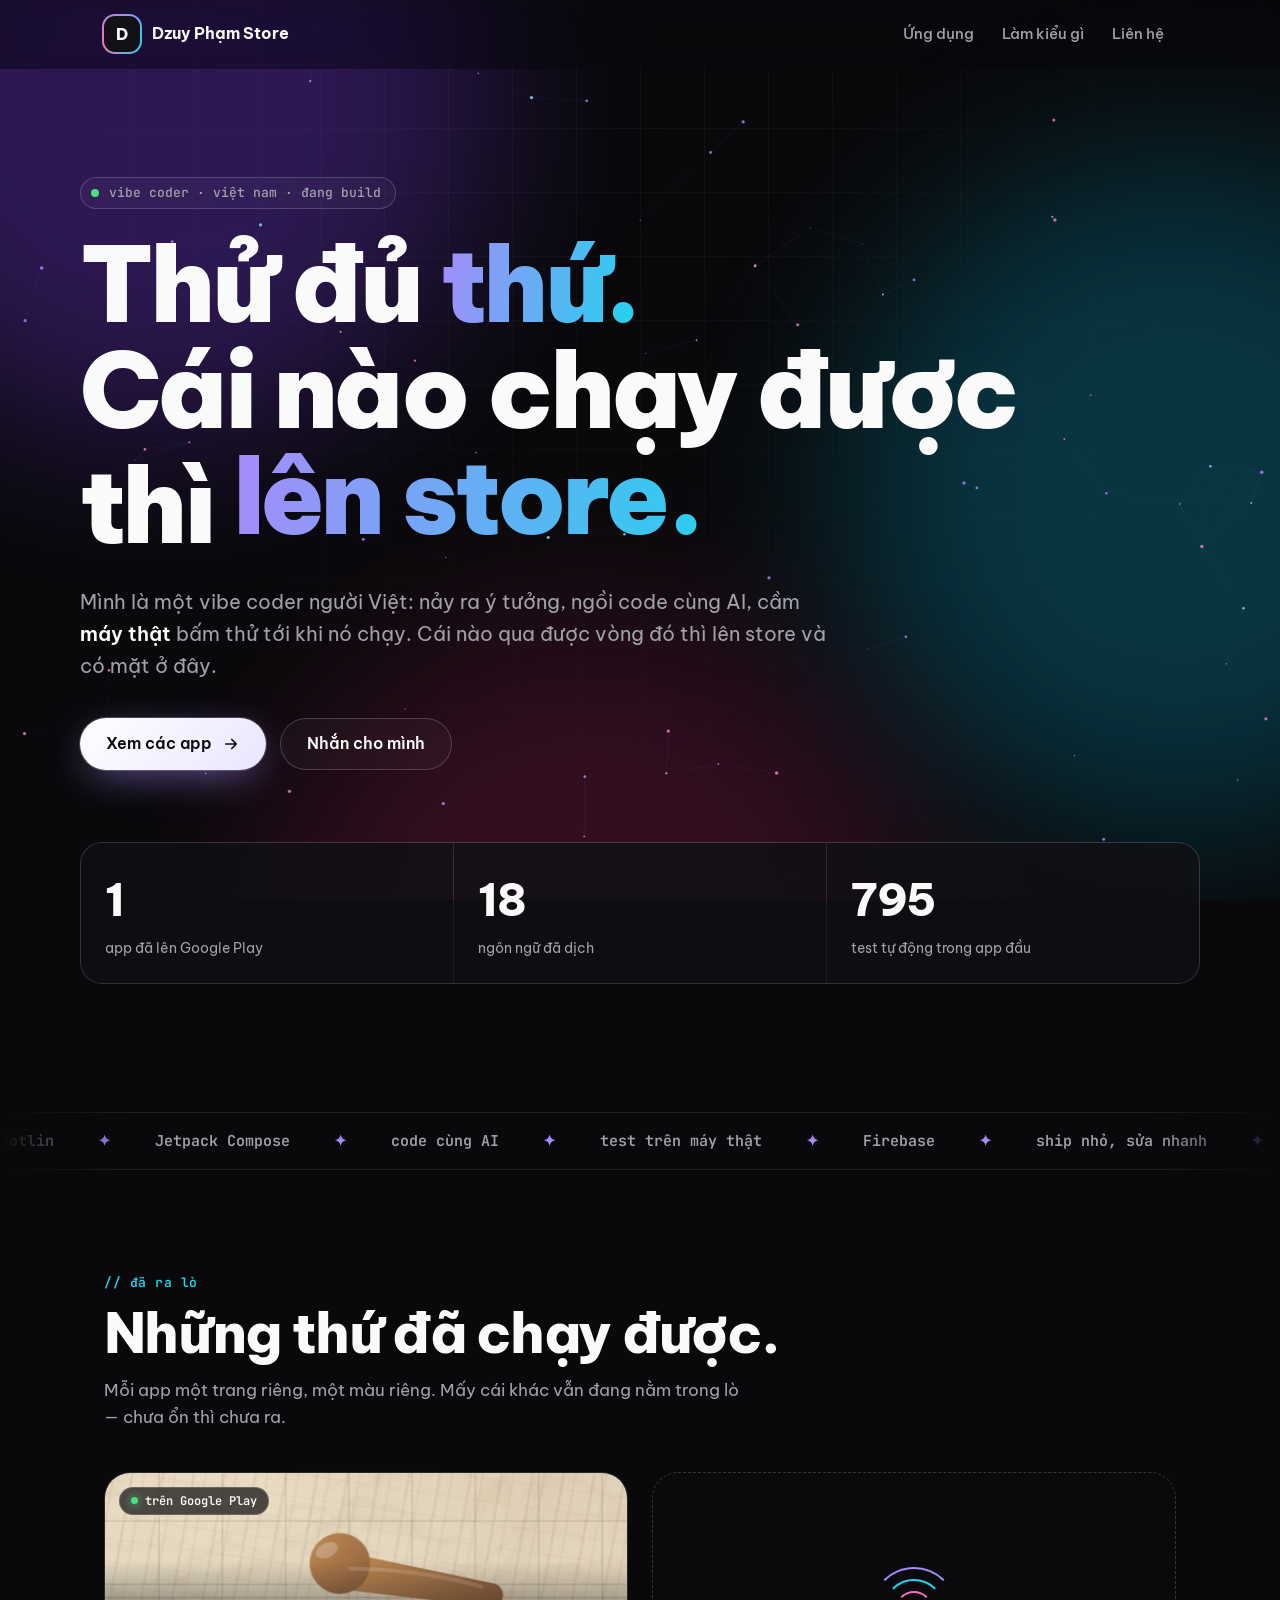
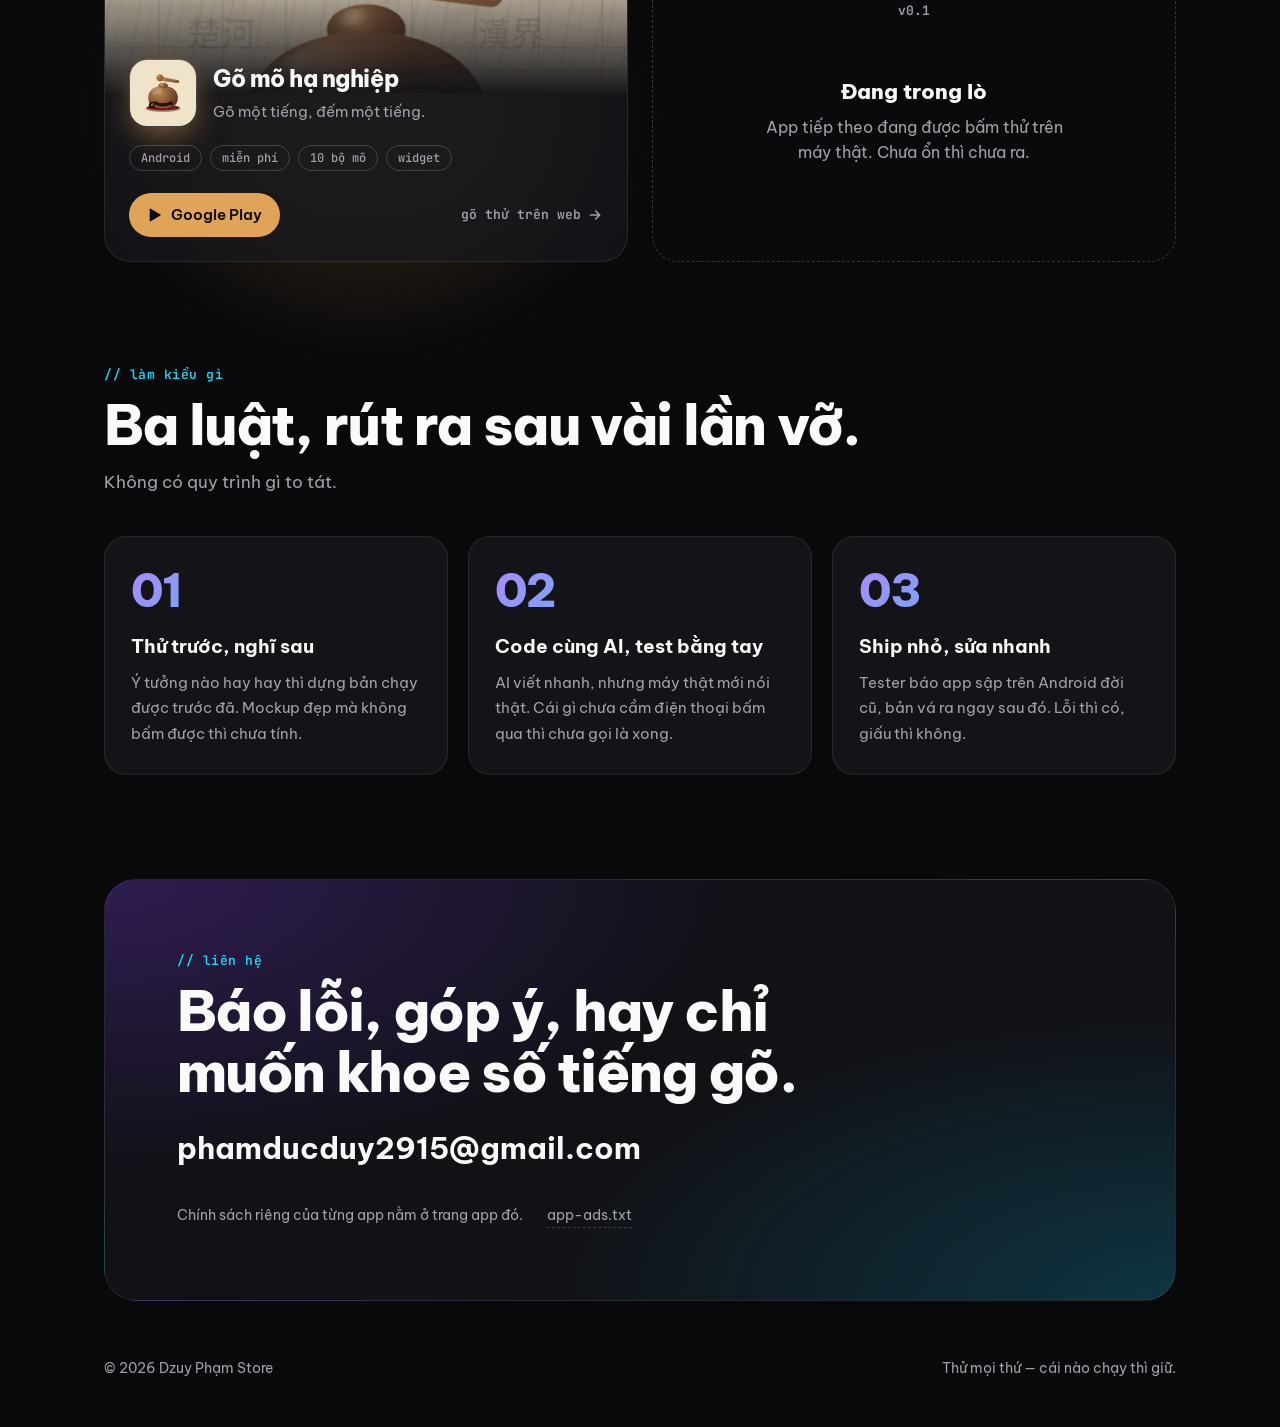
==== commit e4a2d4c6: "feat(store): trang cửa hàng studio tối + animation, GoMo giữ theme gỗ riêng - Trang gốc: nền hạt sao" ====
--- a/index.html
+++ b/index.html
@@ -8,6 +8,7 @@
       name="description"
       content="Một vibe coder người Việt thử đủ thứ, cái nào chạy được thì đưa lên store."
     />
+    <meta name="theme-color" content="#09090b" />
     <meta
       property="og:title"
       content="Dzuy Phạm Store — vibe coder Việt thử đủ thứ"
@@ -24,129 +25,1045 @@
     <link rel="preconnect" href="https://fonts.googleapis.com" />
     <link rel="preconnect" href="https://fonts.gstatic.com" crossorigin />
     <link
-      href="https://fonts.googleapis.com/css2?family=Noto+Serif:wght@600;700;800&family=Be+Vietnam+Pro:wght@400;500;600&display=swap"
+      href="https://fonts.googleapis.com/css2?family=Be+Vietnam+Pro:wght@400;500;600;700;800;900&family=JetBrains+Mono:wght@400;600&display=swap"
       rel="stylesheet"
     />
-    <link rel="stylesheet" href="assets/site.css" />
     <style>
-      .hero-solo {
-        grid-template-columns: 1fr;
-        padding-bottom: 24px;
-      }
-      .hero-solo h1 {
-        max-width: 16ch;
-      }
-      .hero-solo p.lead {
-        max-width: 52ch;
-      }
-
-      /* Lưới app: thêm app mới = thêm một <li class="app-card"> */
+      /* Store theme: studio tối, neon nhẹ. Mỗi thẻ app tự mang màu nhấn của nó qua --accent. */
+      :root {
+        color-scheme: dark;
+        --bg: #09090b;
+        --bg-2: #111116;
+        --card: rgba(24, 24, 30, 0.72);
+        --line: rgba(255, 255, 255, 0.09);
+        --line-2: rgba(255, 255, 255, 0.18);
+        --ink: #fafafa;
+        --ink-2: #a1a1aa;
+        --violet: #a78bfa;
+        --cyan: #22d3ee;
+        --pink: #f472b6;
+        --ease-out: cubic-bezier(0.16, 1, 0.3, 1);
+        --spring: cubic-bezier(0.34, 1.56, 0.64, 1);
+        --r: 22px;
+        --mono: "JetBrains Mono", ui-monospace, monospace;
+      }
+      * {
+        box-sizing: border-box;
+      }
+      html {
+        -webkit-text-size-adjust: 100%;
+        scroll-behavior: smooth;
+      }
+      body {
+        margin: 0;
+        background: var(--bg);
+        color: var(--ink);
+        font:
+          16px/1.6 "Be Vietnam Pro",
+          system-ui,
+          sans-serif;
+        overflow-x: hidden;
+      }
+      a {
+        color: inherit;
+      }
+      :focus-visible {
+        outline: 2px solid var(--cyan);
+        outline-offset: 4px;
+        border-radius: 10px;
+      }
+      .wrap {
+        max-width: 1120px;
+        margin: 0 auto;
+        padding: 0 24px;
+      }
+      .skip {
+        position: absolute;
+        left: -999px;
+        top: 8px;
+        z-index: 100;
+        background: var(--bg-2);
+        padding: 8px 12px;
+        border-radius: 8px;
+      }
+      .skip:focus {
+        left: 8px;
+      }
+
+      /* ---------- nền: hạt sao + quầng màu trôi ---------- */
+      #sao {
+        position: fixed;
+        inset: 0;
+        width: 100%;
+        height: 100%;
+        z-index: -2;
+      }
+      .aurora {
+        position: fixed;
+        inset: 0;
+        z-index: -3;
+        overflow: hidden;
+        pointer-events: none;
+      }
+      .aurora i {
+        position: absolute;
+        width: 52vmax;
+        height: 52vmax;
+        border-radius: 50%;
+        filter: blur(90px);
+        opacity: 0.32;
+        animation: troi 22s ease-in-out infinite alternate;
+      }
+      .aurora i:nth-child(1) {
+        background: #7c3aed;
+        left: -14vmax;
+        top: -18vmax;
+      }
+      .aurora i:nth-child(2) {
+        background: #0891b2;
+        right: -18vmax;
+        top: 18vh;
+        animation-duration: 28s;
+        animation-delay: -6s;
+      }
+      .aurora i:nth-child(3) {
+        background: #db2777;
+        left: 20vw;
+        bottom: -30vmax;
+        opacity: 0.2;
+        animation-duration: 34s;
+        animation-delay: -12s;
+      }
+      @keyframes troi {
+        0% {
+          transform: translate(0, 0) scale(1);
+        }
+        50% {
+          transform: translate(8vmax, 6vmax) scale(1.12);
+        }
+        100% {
+          transform: translate(-6vmax, 10vmax) scale(0.94);
+        }
+      }
+      .grain {
+        position: fixed;
+        inset: 0;
+        z-index: -1;
+        pointer-events: none;
+        background-image:
+          linear-gradient(var(--line) 1px, transparent 1px),
+          linear-gradient(90deg, var(--line) 1px, transparent 1px);
+        background-size: 64px 64px;
+        mask-image: radial-gradient(
+          ellipse at 50% 0%,
+          #000 0%,
+          transparent 70%
+        );
+        opacity: 0.5;
+      }
+      .glow-cursor {
+        position: fixed;
+        left: 0;
+        top: 0;
+        width: 520px;
+        height: 520px;
+        margin: -260px 0 0 -260px;
+        border-radius: 50%;
+        background: radial-gradient(
+          circle,
+          rgba(167, 139, 250, 0.13),
+          transparent 60%
+        );
+        pointer-events: none;
+        z-index: -1;
+        opacity: 0;
+        transition: opacity 0.4s;
+      }
+
+      /* ---------- header ---------- */
+      header {
+        position: sticky;
+        top: 0;
+        z-index: 20;
+        backdrop-filter: blur(14px) saturate(1.4);
+        -webkit-backdrop-filter: blur(14px) saturate(1.4);
+        background: rgba(9, 9, 11, 0.55);
+        border-bottom: 1px solid transparent;
+        transition: border-color 0.3s;
+      }
+      header.cuon {
+        border-color: var(--line);
+      }
+      header .wrap {
+        display: flex;
+        align-items: center;
+        justify-content: space-between;
+        gap: 16px;
+        height: 68px;
+      }
+      .brand {
+        display: flex;
+        align-items: center;
+        gap: 12px;
+        text-decoration: none;
+        font-weight: 700;
+        letter-spacing: -0.01em;
+      }
+      .mark {
+        position: relative;
+        display: grid;
+        place-items: center;
+        width: 36px;
+        height: 36px;
+        border-radius: 11px;
+        font:
+          800 16px/1 "Be Vietnam Pro",
+          sans-serif;
+        background: var(--bg-2);
+        isolation: isolate;
+      }
+      .mark::before {
+        content: "";
+        position: absolute;
+        inset: -2px;
+        border-radius: 13px;
+        z-index: -1;
+        background: conic-gradient(
+          from var(--goc, 0deg),
+          var(--violet),
+          var(--cyan),
+          var(--pink),
+          var(--violet)
+        );
+        animation: quay 6s linear infinite;
+      }
+      .mark::after {
+        content: "";
+        position: absolute;
+        inset: 0;
+        border-radius: 11px;
+        background: var(--bg-2);
+        z-index: -1;
+      }
+      @property --goc {
+        syntax: "<angle>";
+        inherits: false;
+        initial-value: 0deg;
+      }
+      @keyframes quay {
+        to {
+          --goc: 360deg;
+        }
+      }
+      nav {
+        display: flex;
+        gap: 4px;
+      }
+      nav a {
+        position: relative;
+        text-decoration: none;
+        color: var(--ink-2);
+        padding: 10px 12px;
+        font-weight: 500;
+        font-size: 15px;
+        transition: color 0.2s;
+      }
+      nav a::after {
+        content: "";
+        position: absolute;
+        left: 12px;
+        right: 12px;
+        bottom: 6px;
+        height: 2px;
+        border-radius: 2px;
+        background: linear-gradient(90deg, var(--violet), var(--cyan));
+        transform: scaleX(0);
+        transform-origin: left;
+        transition: transform 0.35s var(--ease-out);
+      }
+      nav a:hover {
+        color: var(--ink);
+      }
+      nav a:hover::after {
+        transform: scaleX(1);
+      }
+
+      /* ---------- hero ---------- */
+      .hero {
+        padding: clamp(56px, 12vh, 120px) 0 56px;
+      }
+      .eyebrow {
+        display: inline-flex;
+        align-items: center;
+        gap: 10px;
+        margin: 0 0 22px;
+        padding: 6px 14px 6px 10px;
+        border: 1px solid var(--line-2);
+        border-radius: 999px;
+        font: 500 13px/1.4 var(--mono);
+        color: var(--ink-2);
+        background: rgba(255, 255, 255, 0.03);
+      }
+      .eyebrow .dot {
+        width: 8px;
+        height: 8px;
+        border-radius: 50%;
+        background: #4ade80;
+        box-shadow: 0 0 0 0 rgba(74, 222, 128, 0.6);
+        animation: nhip 2s infinite;
+      }
+      @keyframes nhip {
+        70% {
+          box-shadow: 0 0 0 10px rgba(74, 222, 128, 0);
+        }
+        100% {
+          box-shadow: 0 0 0 0 rgba(74, 222, 128, 0);
+        }
+      }
+      h1 {
+        margin: 0;
+        font-weight: 900;
+        font-size: clamp(42px, 8.4vw, 104px);
+        line-height: 1.02;
+        letter-spacing: -0.035em;
+        text-wrap: balance;
+      }
+      h1 .w {
+        display: inline-block;
+        opacity: 0;
+        transform: translateY(0.5em) rotate(3deg);
+        filter: blur(10px);
+      }
+      .ready h1 .w {
+        animation: len 0.9s var(--ease-out) forwards;
+        animation-delay: calc(var(--i) * 70ms + 100ms);
+      }
+      @keyframes len {
+        to {
+          opacity: 1;
+          transform: none;
+          filter: none;
+        }
+      }
+      .grad {
+        background: linear-gradient(
+          100deg,
+          var(--violet),
+          var(--cyan) 35%,
+          var(--pink) 65%,
+          var(--violet)
+        );
+        background-size: 300% 100%;
+        -webkit-background-clip: text;
+        background-clip: text;
+        color: transparent;
+        animation: chay 8s linear infinite;
+      }
+      @keyframes chay {
+        to {
+          background-position: 300% 0;
+        }
+      }
+      .doi {
+        display: inline-grid;
+        vertical-align: bottom;
+        overflow: hidden;
+        padding-bottom: 0.08em;
+      }
+      .doi > span {
+        grid-area: 1 / 1;
+        transition:
+          transform 0.6s var(--ease-out),
+          opacity 0.6s,
+          filter 0.6s;
+      }
+      .doi > span:not(.on) {
+        transform: translateY(105%);
+        opacity: 0;
+        filter: blur(6px);
+      }
+      .doi > span.ra {
+        transform: translateY(-105%);
+      }
+      .lead {
+        max-width: 54ch;
+        margin: 28px 0 36px;
+        font-size: clamp(17px, 2vw, 20px);
+        color: var(--ink-2);
+      }
+      .lead b {
+        color: var(--ink);
+        font-weight: 600;
+      }
+      .fade {
+        opacity: 0;
+        transform: translateY(16px);
+      }
+      .ready .fade {
+        animation: len 0.9s var(--ease-out) forwards;
+        animation-delay: var(--d, 0ms);
+      }
+      .cta {
+        display: flex;
+        flex-wrap: wrap;
+        gap: 14px;
+      }
+      .btn {
+        position: relative;
+        display: inline-flex;
+        align-items: center;
+        gap: 10px;
+        min-height: 52px;
+        padding: 0 26px;
+        border-radius: 999px;
+        text-decoration: none;
+        font-weight: 600;
+        cursor: pointer;
+        transition:
+          transform 0.25s var(--spring),
+          box-shadow 0.3s,
+          background 0.3s,
+          border-color 0.3s;
+        will-change: transform;
+      }
+      .btn svg {
+        width: 18px;
+        height: 18px;
+        flex: none;
+        transition: transform 0.3s var(--spring);
+      }
+      .btn:hover svg {
+        transform: translateX(4px);
+      }
+      .btn:active {
+        transform: scale(0.96);
+      }
+      .btn-primary {
+        color: #0b0b10;
+        background: linear-gradient(135deg, #fff, #e9e5ff);
+        box-shadow:
+          0 0 0 1px rgba(255, 255, 255, 0.2),
+          0 10px 40px -10px rgba(167, 139, 250, 0.7);
+      }
+      .btn-primary:hover {
+        box-shadow:
+          0 0 0 1px rgba(255, 255, 255, 0.4),
+          0 14px 50px -8px rgba(34, 211, 238, 0.75);
+      }
+      .btn-ghost {
+        border: 1px solid var(--line-2);
+        background: rgba(255, 255, 255, 0.03);
+      }
+      .btn-ghost:hover {
+        border-color: rgba(255, 255, 255, 0.4);
+        background: rgba(255, 255, 255, 0.06);
+      }
+
+      /* ---------- số liệu ---------- */
+      .stats {
+        display: grid;
+        grid-template-columns: repeat(3, 1fr);
+        gap: 1px;
+        margin-top: 72px;
+        border: 1px solid var(--line);
+        border-radius: var(--r);
+        overflow: hidden;
+        background: var(--line);
+      }
+      .stats div {
+        padding: 22px 24px;
+        background: rgba(12, 12, 16, 0.82);
+      }
+      .stats b {
+        display: block;
+        font-size: clamp(30px, 4.4vw, 44px);
+        font-weight: 800;
+        letter-spacing: -0.03em;
+        font-variant-numeric: tabular-nums;
+      }
+      .stats span {
+        color: var(--ink-2);
+        font-size: 14px;
+      }
+
+      /* ---------- dải chạy chữ ---------- */
+      .marquee {
+        margin: 72px 0 0;
+        padding: 18px 0;
+        border-block: 1px solid var(--line);
+        overflow: hidden;
+        mask-image: linear-gradient(
+          90deg,
+          transparent,
+          #000 10%,
+          #000 90%,
+          transparent
+        );
+      }
+      .marquee .track {
+        display: flex;
+        width: max-content;
+        gap: 44px;
+        animation: troi-ngang 38s linear infinite;
+      }
+      .marquee:hover .track {
+        animation-play-state: paused;
+      }
+      .marquee span {
+        display: inline-flex;
+        align-items: center;
+        gap: 44px;
+        font: 600 15px var(--mono);
+        color: var(--ink-2);
+        white-space: nowrap;
+      }
+      .marquee span::after {
+        content: "✦";
+        color: var(--violet);
+      }
+      @keyframes troi-ngang {
+        to {
+          transform: translateX(-50%);
+        }
+      }
+
+      /* ---------- section ---------- */
+      section {
+        padding: 104px 0 0;
+      }
+      .kicker {
+        margin: 0 0 12px;
+        font: 600 13px var(--mono);
+        color: var(--cyan);
+        letter-spacing: 0.04em;
+      }
+      h2 {
+        margin: 0 0 14px;
+        font-size: clamp(32px, 5vw, 56px);
+        font-weight: 800;
+        line-height: 1.08;
+        letter-spacing: -0.03em;
+        text-wrap: balance;
+      }
+      .sub {
+        margin: 0 0 40px;
+        max-width: 58ch;
+        color: var(--ink-2);
+        font-size: 17px;
+      }
+      [data-reveal] {
+        opacity: 0;
+        transform: translateY(32px);
+        transition:
+          opacity 0.9s var(--ease-out),
+          transform 0.9s var(--ease-out);
+        transition-delay: var(--d, 0ms);
+      }
+      [data-reveal].in {
+        opacity: 1;
+        transform: none;
+      }
+
+      /* ---------- thẻ app ---------- */
       .app-grid {
         display: grid;
-        grid-template-columns: repeat(auto-fill, minmax(300px, 1fr));
+        grid-template-columns: repeat(auto-fit, minmax(min(100%, 340px), 1fr));
+        gap: 24px;
+        margin: 0;
+        padding: 0;
+        list-style: none;
+        perspective: 1200px;
+      }
+      .app-card {
+        --accent: var(--violet);
+        --mx: 50%;
+        --my: 50%;
+        position: relative;
+        border-radius: 26px;
+        transform-style: preserve-3d;
+        transition: transform 0.5s var(--ease-out);
+      }
+      .app-card .shell {
+        position: relative;
+        height: 100%;
+        display: flex;
+        flex-direction: column;
+        border-radius: 26px;
+        background: var(--card);
+        border: 1px solid var(--line);
+        overflow: hidden;
+        isolation: isolate;
+      }
+      /* viền sáng chạy theo con trỏ */
+      .app-card .shell::before {
+        content: "";
+        position: absolute;
+        inset: 0;
+        border-radius: inherit;
+        padding: 1px;
+        background: radial-gradient(
+          420px circle at var(--mx) var(--my),
+          var(--accent),
+          transparent 45%
+        );
+        -webkit-mask:
+          linear-gradient(#000 0 0) content-box,
+          linear-gradient(#000 0 0);
+        -webkit-mask-composite: xor;
+        mask-composite: exclude;
+        opacity: 0;
+        transition: opacity 0.4s;
+        z-index: 2;
+        pointer-events: none;
+      }
+      /* đèn rọi mờ trên mặt thẻ */
+      .app-card .shell::after {
+        content: "";
+        position: absolute;
+        inset: 0;
+        background: radial-gradient(
+          600px circle at var(--mx) var(--my),
+          color-mix(in srgb, var(--accent) 16%, transparent),
+          transparent 40%
+        );
+        opacity: 0;
+        transition: opacity 0.4s;
+        pointer-events: none;
+        z-index: 1;
+      }
+      .app-card:hover .shell::before,
+      .app-card:hover .shell::after {
+        opacity: 1;
+      }
+      .app-card .halo {
+        position: absolute;
+        inset: 18% 10% -6%;
+        border-radius: 50%;
+        background: var(--accent);
+        filter: blur(60px);
+        opacity: 0.16;
+        z-index: -1;
+        transition:
+          opacity 0.5s,
+          transform 0.5s var(--ease-out);
+      }
+      .app-card:hover .halo {
+        opacity: 0.38;
+        transform: translateY(14px) scale(1.05);
+      }
+      .cover {
+        position: relative;
+        height: 220px;
+        overflow: hidden;
+      }
+      .cover img {
+        width: 100%;
+        height: 100%;
+        object-fit: cover;
+        object-position: center 50%;
+        display: block;
+        transform: scale(1.04);
+        transition: transform 1.2s var(--ease-out);
+      }
+      .app-card:hover .cover img {
+        transform: scale(1.12);
+      }
+      .cover::after {
+        content: "";
+        position: absolute;
+        inset: 0;
+        background: linear-gradient(
+          180deg,
+          transparent 40%,
+          rgba(17, 17, 22, 0.96)
+        );
+      }
+      .tag-live {
+        position: absolute;
+        top: 14px;
+        left: 14px;
+        z-index: 3;
+        display: inline-flex;
+        align-items: center;
+        gap: 7px;
+        padding: 5px 11px;
+        border-radius: 999px;
+        font: 600 12px var(--mono);
+        background: rgba(9, 9, 11, 0.7);
+        backdrop-filter: blur(8px);
+        border: 1px solid var(--line-2);
+      }
+      .tag-live::before {
+        content: "";
+        width: 7px;
+        height: 7px;
+        border-radius: 50%;
+        background: #4ade80;
+        box-shadow: 0 0 10px #4ade80;
+      }
+      .body {
+        position: relative;
+        z-index: 3;
+        display: grid;
+        grid-template-columns: auto 1fr;
+        gap: 2px 16px;
+        padding: 0 24px 24px;
+        margin-top: -34px;
+        transform: translateZ(40px);
+      }
+      .icon {
+        grid-row: span 2;
+        width: 68px;
+        height: 68px;
+        border-radius: 18px;
+        border: 1px solid var(--line-2);
+        box-shadow: 0 10px 30px -6px
+          color-mix(in srgb, var(--accent) 60%, transparent);
+        transition: transform 0.5s var(--spring);
+      }
+      .app-card:hover .icon {
+        transform: rotate(-6deg) scale(1.06);
+      }
+      .body h3 {
+        margin: 0;
+        align-self: end;
+        font-size: 23px;
+        font-weight: 800;
+        letter-spacing: -0.02em;
+      }
+      .body h3 a {
+        text-decoration: none;
+      }
+      .body h3 a::after {
+        content: "";
+        position: absolute;
+        inset: -260px 0 0;
+      }
+      .tagline {
+        margin: 0;
+        color: var(--ink-2);
+        font-size: 15px;
+      }
+      .chips {
+        grid-column: 1 / -1;
+        display: flex;
+        flex-wrap: wrap;
+        gap: 8px;
+        margin: 16px 0 0;
+        padding: 0;
+        list-style: none;
+      }
+      .chips li {
+        padding: 4px 11px;
+        border-radius: 999px;
+        font: 500 12px var(--mono);
+        color: var(--ink-2);
+        border: 1px solid var(--line-2);
+      }
+      .row {
+        grid-column: 1 / -1;
+        display: flex;
+        align-items: center;
+        justify-content: space-between;
+        flex-wrap: wrap;
+        gap: 12px;
+        margin-top: 20px;
+      }
+      .play {
+        white-space: nowrap;
+        position: relative;
+        z-index: 4;
+        display: inline-flex;
+        align-items: center;
+        gap: 8px;
+        min-height: 44px;
+        padding: 0 18px;
+        border-radius: 999px;
+        font-weight: 600;
+        font-size: 15px;
+        text-decoration: none;
+        color: #0b0b10;
+        background: var(--accent);
+        transition:
+          transform 0.25s var(--spring),
+          box-shadow 0.3s;
+      }
+      .play:hover {
+        box-shadow: 0 8px 30px -6px var(--accent);
+        transform: translateY(-2px);
+      }
+      .play svg {
+        width: 16px;
+        height: 16px;
+      }
+      .more {
+        white-space: nowrap;
+        font: 600 13px var(--mono);
+        color: var(--ink-2);
+        display: inline-flex;
+        gap: 6px;
+        align-items: center;
+      }
+      .more svg {
+        width: 16px;
+        height: 16px;
+        transition: transform 0.3s var(--spring);
+      }
+      .app-card:hover .more {
+        color: var(--ink);
+      }
+      .app-card:hover .more svg {
+        transform: translateX(5px);
+      }
+
+      .app-card.soon .shell {
+        justify-content: center;
+        align-items: center;
+        min-height: 360px;
+        padding: 32px;
+        text-align: center;
+        background: rgba(12, 12, 16, 0.5);
+        border-style: dashed;
+        border-color: var(--line-2);
+      }
+      .lo {
+        position: relative;
+        width: 86px;
+        height: 86px;
+        margin-bottom: 22px;
+      }
+      .lo i {
+        position: absolute;
+        inset: 0;
+        border-radius: 50%;
+        border: 2px solid transparent;
+        border-top-color: var(--violet);
+        animation: xoay 1.6s linear infinite;
+      }
+      .lo i:nth-child(2) {
+        inset: 12px;
+        border-top-color: var(--cyan);
+        animation-duration: 2.3s;
+        animation-direction: reverse;
+      }
+      .lo i:nth-child(3) {
+        inset: 24px;
+        border-top-color: var(--pink);
+        animation-duration: 1.1s;
+      }
+      .lo b {
+        position: absolute;
+        inset: 0;
+        display: grid;
+        place-items: center;
+        font: 600 13px var(--mono);
+        color: var(--ink-2);
+      }
+      @keyframes xoay {
+        to {
+          transform: rotate(360deg);
+        }
+      }
+      .soon h3 {
+        margin: 0 0 6px;
+        font-size: 21px;
+        font-weight: 800;
+      }
+      .soon p {
+        margin: 0;
+        color: var(--ink-2);
+        max-width: 30ch;
+      }
+      .soon .cham::after {
+        content: "";
+        animation: ba-cham 1.4s steps(4) infinite;
+      }
+      @keyframes ba-cham {
+        0% {
+          content: "";
+        }
+        25% {
+          content: ".";
+        }
+        50% {
+          content: "..";
+        }
+        75% {
+          content: "...";
+        }
+      }
+
+      /* ---------- cách làm ---------- */
+      .how {
+        position: relative;
+        display: grid;
+        grid-template-columns: repeat(3, 1fr);
         gap: 20px;
         margin: 0;
         padding: 0;
         list-style: none;
-      }
-      .app-card {
+        counter-reset: how;
+      }
+      .how li {
         position: relative;
-        display: flex;
-        flex-direction: column;
+        padding: 30px 26px 28px;
+        border-radius: var(--r);
         background: var(--card);
         border: 1px solid var(--line);
-        border-radius: 24px;
-        box-shadow: var(--shadow);
-        overflow: hidden;
+        counter-increment: how;
         transition:
-          border-color 0.2s ease,
-          transform 0.2s ease;
-      }
-      .app-card:hover {
-        border-color: var(--ink-2);
-        transform: translateY(-2px);
-      }
-      .app-card .cover {
+          border-color 0.3s,
+          transform 0.4s var(--ease-out);
+      }
+      .how li:hover {
+        border-color: var(--line-2);
+        transform: translateY(-6px);
+      }
+      .how li::before {
+        content: "0" counter(how);
         display: block;
-        width: 100%;
-        height: 180px;
-        object-fit: cover;
-        object-position: center 50%;
-        background: var(--paper-2);
-      }
-      .app-card .body {
-        display: grid;
-        grid-template-columns: auto 1fr;
-        gap: 4px 14px;
-        padding: 18px 20px 20px;
-      }
-      .app-card .icon {
-        grid-row: span 2;
-        width: 56px;
-        height: 56px;
-        border-radius: 14px;
-        box-shadow: var(--shadow);
-      }
-      .app-card h3 {
-        font-size: 21px;
-        align-self: end;
-      }
-      .app-card h3 a {
-        text-decoration: none;
-      }
-      /* cả thẻ bấm được, nhưng nút Google Play vẫn bấm riêng */
-      .app-card h3 a::after {
-        content: "";
-        position: absolute;
-        inset: 0;
-        border-radius: 24px;
-      }
-      .app-card .tagline {
-        margin: 0;
+        margin-bottom: 18px;
+        font:
+          800 46px/1 "Be Vietnam Pro",
+          sans-serif;
+        letter-spacing: -0.04em;
+        background: linear-gradient(135deg, var(--violet), var(--cyan));
+        -webkit-background-clip: text;
+        background-clip: text;
+        color: transparent;
+      }
+      .how b {
+        display: block;
+        margin-bottom: 8px;
+        font-size: 19px;
+        font-weight: 700;
+      }
+      .how span {
         color: var(--ink-2);
         font-size: 15px;
       }
-      .app-card .chips {
-        grid-column: 1 / -1;
-        margin-top: 10px;
-      }
-      .app-card .play {
+
+      /* ---------- liên hệ ---------- */
+      .contact {
         position: relative;
-        grid-column: 1 / -1;
-        justify-self: start;
-        margin-top: 12px;
-        min-height: 44px;
-        padding: 0 18px;
-      }
-      .app-card.soon {
-        justify-content: center;
-        min-height: 260px;
-        padding: 24px;
-        background: transparent;
-        border: 2px dashed var(--line);
-        box-shadow: none;
-        text-align: center;
+        margin-top: 104px;
+        padding: clamp(36px, 6vw, 72px);
+        border-radius: 32px;
+        border: 1px solid var(--line);
+        background:
+          radial-gradient(
+            120% 140% at 0% 0%,
+            rgba(124, 58, 237, 0.28),
+            transparent 50%
+          ),
+          radial-gradient(
+            120% 140% at 100% 100%,
+            rgba(8, 145, 178, 0.28),
+            transparent 50%
+          ),
+          var(--bg-2);
+        overflow: hidden;
+      }
+      .contact h2 {
+        max-width: 16ch;
+      }
+      .mail {
+        display: inline-flex;
+        align-items: center;
+        gap: 12px;
+        margin-top: 8px;
+        font-size: clamp(18px, 3.4vw, 30px);
+        font-weight: 700;
+        text-decoration: none;
+        overflow-wrap: anywhere;
+        background: linear-gradient(90deg, var(--ink), var(--ink)) left bottom /
+          0% 2px no-repeat;
+        transition: background-size 0.5s var(--ease-out);
+      }
+      .mail:hover {
+        background-size: 100% 2px;
+      }
+      .small-links {
+        display: flex;
+        flex-wrap: wrap;
+        gap: 10px 24px;
+        margin-top: 32px;
+        font-size: 14px;
         color: var(--ink-2);
       }
-      .app-card.soon:hover {
-        transform: none;
-        border-color: var(--line);
-      }
-      .app-card.soon b {
-        display: block;
-        font-family: "Noto Serif", serif;
-        font-size: 19px;
+      .small-links a {
+        text-decoration: none;
+        border-bottom: 1px dashed var(--line-2);
+      }
+      .small-links a:hover {
         color: var(--ink);
-        margin-bottom: 4px;
+      }
+
+      footer {
+        padding: 56px 0 48px;
+        color: var(--ink-2);
+        font-size: 14px;
+      }
+      footer .wrap {
+        display: flex;
+        flex-wrap: wrap;
+        justify-content: space-between;
+        gap: 12px;
+      }
+
+      @media (max-width: 760px) {
+        nav {
+          display: none;
+        }
+        .how {
+          grid-template-columns: 1fr;
+        }
+        .stats div {
+          padding: 18px 16px;
+        }
+        .stats span {
+          font-size: 13px;
+        }
+      }
+      @media (max-width: 420px) {
+        .wrap {
+          padding: 0 16px;
+        }
+        .app-grid {
+          grid-template-columns: 1fr;
+        }
+      }
+      @media (prefers-reduced-motion: reduce) {
+        *,
+        *::before,
+        *::after {
+          animation: none !important;
+          transition: none !important;
+        }
+        h1 .w,
+        .fade,
+        [data-reveal] {
+          opacity: 1 !important;
+          transform: none !important;
+          filter: none !important;
+        }
+        html {
+          scroll-behavior: auto;
+        }
       }
     </style>
   </head>
   <body>
     <a class="skip" href="#main">Bỏ qua tới nội dung</a>
+    <div class="aurora" aria-hidden="true"><i></i><i></i><i></i></div>
+    <canvas id="sao" aria-hidden="true"></canvas>
+    <div class="grain" aria-hidden="true"></div>
+    <div class="glow-cursor" aria-hidden="true"></div>
+
     <header>
       <div class="wrap">
         <a class="brand" href="./"
-          ><span class="seal" aria-hidden="true">D</span>Dzuy Phạm Store</a
+          ><span class="mark" aria-hidden="true">D</span>Dzuy Phạm Store</a
         >
         <nav aria-label="Chính">
           <a href="#apps">Ứng dụng</a><a href="#how">Làm kiểu gì</a
@@ -156,69 +1073,154 @@
     </header>
 
     <main id="main">
-      <div class="wrap hero hero-solo">
-        <div>
-          <p class="eyebrow">Vibe coder · Việt Nam</p>
-          <h1>Thử đủ thứ. Cái nào chạy được thì lên store.</h1>
-          <p class="lead">
-            Mình là một vibe coder người Việt: nảy ra ý tưởng, ngồi code cùng
-            AI, cầm máy thật bấm thử tới khi nó chạy. Dưới đây là những app đã
-            lọt được lên store.
-          </p>
+      <div class="wrap hero">
+        <p class="eyebrow fade" style="--d: 0ms">
+          <span class="dot" aria-hidden="true"></span>vibe coder · việt nam ·
+          đang build
+        </p>
+        <h1 aria-label="Thử đủ thứ. Cái nào chạy được thì lên store.">
+          <span aria-hidden="true">
+            <span class="w" style="--i: 0">Thử</span>
+            <span class="w" style="--i: 1">đủ</span>
+            <span class="w grad" style="--i: 2">thứ.</span><br />
+            <span class="w" style="--i: 3">Cái</span>
+            <span class="w" style="--i: 4">nào</span>
+            <span class="w" style="--i: 5">chạy</span>
+            <span class="w" style="--i: 6">được</span><br />
+            <span class="w" style="--i: 7">thì</span>
+            <span class="w" style="--i: 8"
+              ><span class="doi" id="doi"
+                ><span class="on grad">lên store.</span><span class="grad">ship luôn.</span
+                ><span class="grad">giữ lại.</span><span class="grad">khoe đây.</span></span
+              ></span
+            >
+          </span>
+        </h1>
+        <p class="lead fade" style="--d: 700ms">
+          Mình là một vibe coder người Việt: nảy ra ý tưởng, ngồi code cùng AI,
+          cầm <b>máy thật</b> bấm thử tới khi nó chạy. Cái nào qua được vòng đó
+          thì lên store và có mặt ở đây.
+        </p>
+        <div class="cta fade" style="--d: 850ms">
+          <a class="btn btn-primary magnet" href="#apps">
+            Xem các app
+            <svg
+              viewBox="0 0 24 24"
+              fill="none"
+              stroke="currentColor"
+              stroke-width="2.2"
+              stroke-linecap="round"
+              stroke-linejoin="round"
+              aria-hidden="true"
+            >
+              <path d="M5 12h14M13 6l6 6-6 6" />
+            </svg>
+          </a>
+          <a class="btn btn-ghost magnet" href="#contact">Nhắn cho mình</a>
+        </div>
+
+        <div class="stats" data-reveal>
+          <div><b data-dem="1">0</b><span>app đã lên Google Play</span></div>
+          <div><b data-dem="18">0</b><span>ngôn ngữ đã dịch</span></div>
+          <div>
+            <b data-dem="805">0</b><span>test tự động trong app đầu</span>
+          </div>
         </div>
       </div>
 
+      <div class="marquee" aria-hidden="true">
+        <div class="track">
+          <span>Kotlin</span><span>Jetpack Compose</span
+          ><span>code cùng AI</span><span>test trên máy thật</span
+          ><span>Firebase</span><span>ship nhỏ, sửa nhanh</span
+          ><span>18 ngôn ngữ</span><span>Android trước, iOS sau</span>
+          <span>Kotlin</span><span>Jetpack Compose</span
+          ><span>code cùng AI</span><span>test trên máy thật</span
+          ><span>Firebase</span><span>ship nhỏ, sửa nhanh</span
+          ><span>18 ngôn ngữ</span><span>Android trước, iOS sau</span>
+        </div>
+      </div>
+
       <section id="apps">
         <div class="wrap">
-          <h2 class="section-title">Đã ra lò</h2>
-          <p class="section-sub">
-            Mấy cái khác vẫn đang nằm trong lò thử — chưa ổn thì chưa ra.
+          <p class="kicker" data-reveal>// đã ra lò</p>
+          <h2 data-reveal style="--d: 60ms">Những thứ đã chạy được.</h2>
+          <p class="sub" data-reveal style="--d: 120ms">
+            Mỗi app một trang riêng, một màu riêng. Mấy cái khác vẫn đang nằm
+            trong lò — chưa ổn thì chưa ra.
           </p>
 
           <ul class="app-grid">
-            <li class="app-card">
-              <img
-                class="cover"
-                src="gomo/img/gomo-co_tuong.jpg"
-                width="506"
-                height="900"
-                alt=""
-                loading="lazy"
-              />
-              <div class="body">
-                <img
-                  class="icon"
-                  src="gomo/img/gomo-icon.png"
-                  width="56"
-                  height="56"
-                  alt=""
-                />
-                <h3><a href="gomo/">Gõ mõ hạ nghiệp</a></h3>
-                <p class="tagline">
-                  Gõ một tiếng, đếm một tiếng. 10 bộ mõ, có widget.
-                </p>
-                <ul class="chips">
-                  <li>Android</li>
-                  <li>Miễn phí</li>
-                  <li>18 ngôn ngữ</li>
-                </ul>
-                <a
-                  class="btn btn-primary play"
-                  href="https://play.google.com/store/apps/details?id=com.duypd.gomo"
-                >
-                  <svg viewBox="0 0 24 24" aria-hidden="true">
-                    <path
-                      fill="currentColor"
-                      d="M4 3.5v17a1 1 0 0 0 1.5.86l14.6-8.5a1 1 0 0 0 0-1.72L5.5 2.64A1 1 0 0 0 4 3.5Z"
-                    />
-                  </svg>
-                  Google Play
-                </a>
+            <li class="app-card" style="--accent: #e0a458" data-reveal>
+              <div class="halo" aria-hidden="true"></div>
+              <div class="shell">
+                <div class="cover">
+                  <span class="tag-live">trên Google Play</span>
+                  <img
+                    src="gomo/img/gomo-co_tuong.jpg"
+                    width="506"
+                    height="900"
+                    alt=""
+                    loading="lazy"
+                  />
+                </div>
+                <div class="body">
+                  <img
+                    class="icon"
+                    src="gomo/img/gomo-icon.png"
+                    width="68"
+                    height="68"
+                    alt=""
+                  />
+                  <h3><a href="gomo/">Gõ mõ hạ nghiệp</a></h3>
+                  <p class="tagline">Gõ một tiếng, đếm một tiếng.</p>
+                  <ul class="chips">
+                    <li>Android</li>
+                    <li>miễn phí</li>
+                    <li>10 bộ mõ</li>
+                    <li>widget</li>
+                  </ul>
+                  <div class="row">
+                    <a
+                      class="play"
+                      href="https://play.google.com/store/apps/details?id=com.duypd.gomo"
+                    >
+                      <svg viewBox="0 0 24 24" aria-hidden="true">
+                        <path
+                          fill="currentColor"
+                          d="M4 3.5v17a1 1 0 0 0 1.5.86l14.6-8.5a1 1 0 0 0 0-1.72L5.5 2.64A1 1 0 0 0 4 3.5Z"
+                        />
+                      </svg>
+                      Google Play
+                    </a>
+                    <span class="more" aria-hidden="true"
+                      >gõ thử trên web
+                      <svg
+                        viewBox="0 0 24 24"
+                        fill="none"
+                        stroke="currentColor"
+                        stroke-width="2.2"
+                        stroke-linecap="round"
+                      >
+                        <path d="M5 12h14M13 6l6 6-6 6" /></svg
+                    ></span>
+                  </div>
+                </div>
               </div>
             </li>
-            <li class="app-card soon">
-              <b>Đang trong lò</b>
-              <span>App tiếp theo đang được bấm thử trên máy thật.</span>
+            <li class="app-card soon" data-reveal style="--d: 120ms">
+              <div class="shell">
+                <div class="lo" aria-hidden="true">
+                  <i></i><i></i><i></i><b>v0.1</b>
+                </div>
+                <h3>
+                  Đang trong lò<span class="cham" aria-hidden="true"></span>
+                </h3>
+                <p>
+                  App tiếp theo đang được bấm thử trên máy thật. Chưa ổn thì
+                  chưa ra.
+                </p>
+              </div>
             </li>
           </ul>
         </div>
@@ -226,27 +1228,27 @@
 
       <section id="how">
         <div class="wrap">
-          <h2 class="section-title">Làm kiểu gì</h2>
-          <p class="section-sub">
-            Không có quy trình gì to tát. Chỉ có mấy luật tự đặt ra sau vài lần
-            vỡ.
+          <p class="kicker" data-reveal>// làm kiểu gì</p>
+          <h2 data-reveal style="--d: 60ms">Ba luật, rút ra sau vài lần vỡ.</h2>
+          <p class="sub" data-reveal style="--d: 120ms">
+            Không có quy trình gì to tát.
           </p>
           <ol class="how">
-            <li>
+            <li data-reveal>
               <b>Thử trước, nghĩ sau</b
               ><span
                 >Ý tưởng nào hay hay thì dựng bản chạy được trước đã. Mockup đẹp
                 mà không bấm được thì chưa tính.</span
               >
             </li>
-            <li>
+            <li data-reveal style="--d: 100ms">
               <b>Code cùng AI, test bằng tay</b
               ><span
                 >AI viết nhanh, nhưng máy thật mới nói thật. Cái gì chưa cầm
                 điện thoại bấm qua thì chưa gọi là xong.</span
               >
             </li>
-            <li>
+            <li data-reveal style="--d: 200ms">
               <b>Ship nhỏ, sửa nhanh</b
               ><span
                 >Tester báo app sập trên Android đời cũ, bản vá ra ngay sau đó.
@@ -257,42 +1259,232 @@
         </div>
       </section>
 
-      <section id="contact">
-        <div class="wrap">
-          <h2 class="section-title">Liên hệ</h2>
-          <p class="section-sub">
-            Chính sách riêng của từng app nằm ở trang app đó.
-          </p>
-          <div class="legal">
-            <a href="mailto:phamducduy2915@gmail.com"
-              ><b>Email</b
-              ><span
-                >phamducduy2915@gmail.com — báo lỗi, góp ý, hay chỉ muốn khoe số
-                tiếng gõ.</span
-              ></a
-            >
-            <a href="app-ads.txt"
-              ><b>app-ads.txt</b
-              ><span
-                >File cho hệ thống quảng cáo kiểm tra. Người thường không cần
-                mở.</span
-              ></a
-            >
+      <div class="wrap">
+        <div class="contact" id="contact" data-reveal>
+          <p class="kicker">// liên hệ</p>
+          <h2>Báo lỗi, góp ý, hay chỉ muốn khoe số tiếng gõ.</h2>
+          <a class="mail" href="mailto:phamducduy2915@gmail.com"
+            >phamducduy2915@gmail.com</a
+          >
+          <div class="small-links">
+            <span>Chính sách riêng của từng app nằm ở trang app đó.</span>
+            <a href="app-ads.txt">app-ads.txt</a>
           </div>
         </div>
-      </section>
+      </div>
     </main>
 
     <footer>
       <div class="wrap">
-        <span
-          >© 2026 Dzuy Phạm Store ·
-          <a href="mailto:phamducduy2915@gmail.com"
-            >phamducduy2915@gmail.com</a
-          ></span
-        >
-        <span>Một vibe coder Việt, thử mọi thứ — cái nào chạy thì giữ.</span>
+        <span>© 2026 Dzuy Phạm Store</span>
+        <span>Thử mọi thứ — cái nào chạy thì giữ.</span>
       </div>
     </footer>
+
+    <script>
+      (() => {
+        const giam = matchMedia("(prefers-reduced-motion: reduce)").matches;
+        const tinh = matchMedia("(hover: hover) and (pointer: fine)").matches; // chuột thật, không phải cảm ứng
+        requestAnimationFrame(() => document.body.classList.add("ready"));
+
+        // header có viền khi đã cuộn
+        const hd = document.querySelector("header");
+        addEventListener(
+          "scroll",
+          () => hd.classList.toggle("cuon", scrollY > 8),
+          { passive: true },
+        );
+
+        // chữ đổi trong tiêu đề
+        const doi = document.getElementById("doi");
+        if (!giam && doi) {
+          const ds = [...doi.children];
+          let i = 0;
+          setInterval(() => {
+            const cu = ds[i];
+            i = (i + 1) % ds.length;
+            cu.classList.remove("on");
+            cu.classList.add("ra");
+            ds[i].classList.remove("ra");
+            ds[i].classList.add("on");
+            setTimeout(() => cu.classList.remove("ra"), 650);
+          }, 2600);
+        }
+
+        // hiện dần khi cuộn tới + đếm số
+        const dem = (el) => {
+          const dich = +el.dataset.dem;
+          if (giam) return (el.textContent = dich);
+          const t0 = performance.now();
+          (function b(t) {
+            const p = Math.min(1, (t - t0) / 1400);
+            el.textContent = Math.round(dich * (1 - Math.pow(2, -10 * p)));
+            if (p < 1) requestAnimationFrame(b);
+          })(t0);
+        };
+        const io = new IntersectionObserver(
+          (es) =>
+            es.forEach((e) => {
+              if (!e.isIntersecting) return;
+              e.target.classList.add("in");
+              e.target.querySelectorAll("[data-dem]").forEach(dem);
+              io.unobserve(e.target);
+            }),
+          { threshold: 0.15, rootMargin: "0px 0px -40px 0px" },
+        );
+        document
+          .querySelectorAll("[data-reveal]")
+          .forEach((el) => io.observe(el));
+
+        // thẻ app: nghiêng 3D + đèn rọi theo con trỏ (chỉ với chuột)
+        document.querySelectorAll(".app-card").forEach((c) => {
+          c.addEventListener("pointermove", (e) => {
+            const r = c.getBoundingClientRect(),
+              x = (e.clientX - r.left) / r.width,
+              y = (e.clientY - r.top) / r.height;
+            c.style.setProperty("--mx", x * 100 + "%");
+            c.style.setProperty("--my", y * 100 + "%");
+            if (tinh && !giam && !c.classList.contains("soon")) {
+              c.style.transition = "transform .12s ease-out";
+              c.style.transform = `rotateX(${(0.5 - y) * 9}deg) rotateY(${(x - 0.5) * 11}deg)`;
+            }
+          });
+          c.addEventListener("pointerleave", () => {
+            c.style.transition = "";
+            c.style.transform = "";
+          });
+        });
+
+        // nút hút theo con trỏ
+        if (tinh && !giam)
+          document.querySelectorAll(".magnet").forEach((b) => {
+            b.addEventListener("pointermove", (e) => {
+              const r = b.getBoundingClientRect();
+              b.style.transform = `translate(${(e.clientX - r.left - r.width / 2) * 0.22}px, ${(e.clientY - r.top - r.height / 2) * 0.32}px)`;
+            });
+            b.addEventListener("pointerleave", () => (b.style.transform = ""));
+          });
+
+        // quầng sáng đi theo con trỏ
+        const g = document.querySelector(".glow-cursor");
+        let gx = innerWidth / 2,
+          gy = innerHeight / 3,
+          tx = gx,
+          ty = gy;
+        if (tinh && !giam) {
+          addEventListener(
+            "pointermove",
+            (e) => {
+              tx = e.clientX;
+              ty = e.clientY;
+              g.style.opacity = 1;
+            },
+            { passive: true },
+          );
+          (function theo() {
+            gx += (tx - gx) * 0.12;
+            gy += (ty - gy) * 0.12;
+            g.style.transform = `translate(${gx}px, ${gy}px)`;
+            requestAnimationFrame(theo);
+          })();
+        }
+
+        // nền hạt sao: trôi chậm, nối dây với nhau và với con trỏ
+        const cv = document.getElementById("sao"),
+          cx = cv.getContext("2d");
+        let W,
+          H,
+          dpr,
+          hat = [],
+          px = -999,
+          py = -999;
+        function dung() {
+          dpr = Math.min(devicePixelRatio || 1, 2);
+          W = cv.width = innerWidth * dpr;
+          H = cv.height = innerHeight * dpr;
+          const n = Math.min(
+            90,
+            Math.round((innerWidth * innerHeight) / 16000),
+          );
+          hat = Array.from({ length: n }, () => ({
+            x: Math.random() * W,
+            y: Math.random() * H,
+            vx: (Math.random() - 0.5) * 0.25 * dpr,
+            vy: (Math.random() - 0.5) * 0.25 * dpr,
+            r: (Math.random() * 1.4 + 0.4) * dpr,
+            h: [263, 188, 330][Math.floor(Math.random() * 3)],
+          }));
+        }
+        function ve() {
+          cx.clearRect(0, 0, W, H);
+          const lien = 120 * dpr;
+          for (const p of hat) {
+            if (!giam) {
+              p.x += p.vx;
+              p.y += p.vy;
+              const dx = px - p.x,
+                dy = py - p.y,
+                d = Math.hypot(dx, dy);
+              if (d < 180 * dpr) {
+                p.x -= dx * 0.004;
+                p.y -= dy * 0.004;
+              } // né nhẹ con trỏ
+              if (p.x < 0) p.x += W;
+              if (p.x > W) p.x -= W;
+              if (p.y < 0) p.y += H;
+              if (p.y > H) p.y -= H;
+            }
+            cx.beginPath();
+            cx.arc(p.x, p.y, p.r, 0, 7);
+            cx.fillStyle = `hsla(${p.h},90%,75%,.8)`;
+            cx.fill();
+          }
+          for (let i = 0; i < hat.length; i++)
+            for (let j = i + 1; j < hat.length; j++) {
+              const a = hat[i],
+                b = hat[j],
+                d = Math.hypot(a.x - b.x, a.y - b.y);
+              if (d < lien) {
+                cx.strokeStyle = `rgba(167,139,250,${0.18 * (1 - d / lien)})`;
+                cx.lineWidth = dpr * 0.6;
+                cx.beginPath();
+                cx.moveTo(a.x, a.y);
+                cx.lineTo(b.x, b.y);
+                cx.stroke();
+              }
+            }
+          for (const p of hat) {
+            const d = Math.hypot(px - p.x, py - p.y);
+            if (d < 200 * dpr) {
+              cx.strokeStyle = `rgba(34,211,238,${0.35 * (1 - d / (200 * dpr))})`;
+              cx.lineWidth = dpr * 0.8;
+              cx.beginPath();
+              cx.moveTo(px, py);
+              cx.lineTo(p.x, p.y);
+              cx.stroke();
+            }
+          }
+          if (!giam && !document.hidden) requestAnimationFrame(ve);
+        }
+        dung();
+        ve();
+        addEventListener("resize", () => {
+          dung();
+          if (giam) ve();
+        });
+        document.addEventListener("visibilitychange", () => {
+          if (!document.hidden && !giam) requestAnimationFrame(ve);
+        });
+        addEventListener(
+          "pointermove",
+          (e) => {
+            px = e.clientX * dpr;
+            py = e.clientY * dpr;
+          },
+          { passive: true },
+        );
+        addEventListener("pointerleave", () => (px = py = -999));
+      })();
+    </script>
   </body>
 </html>
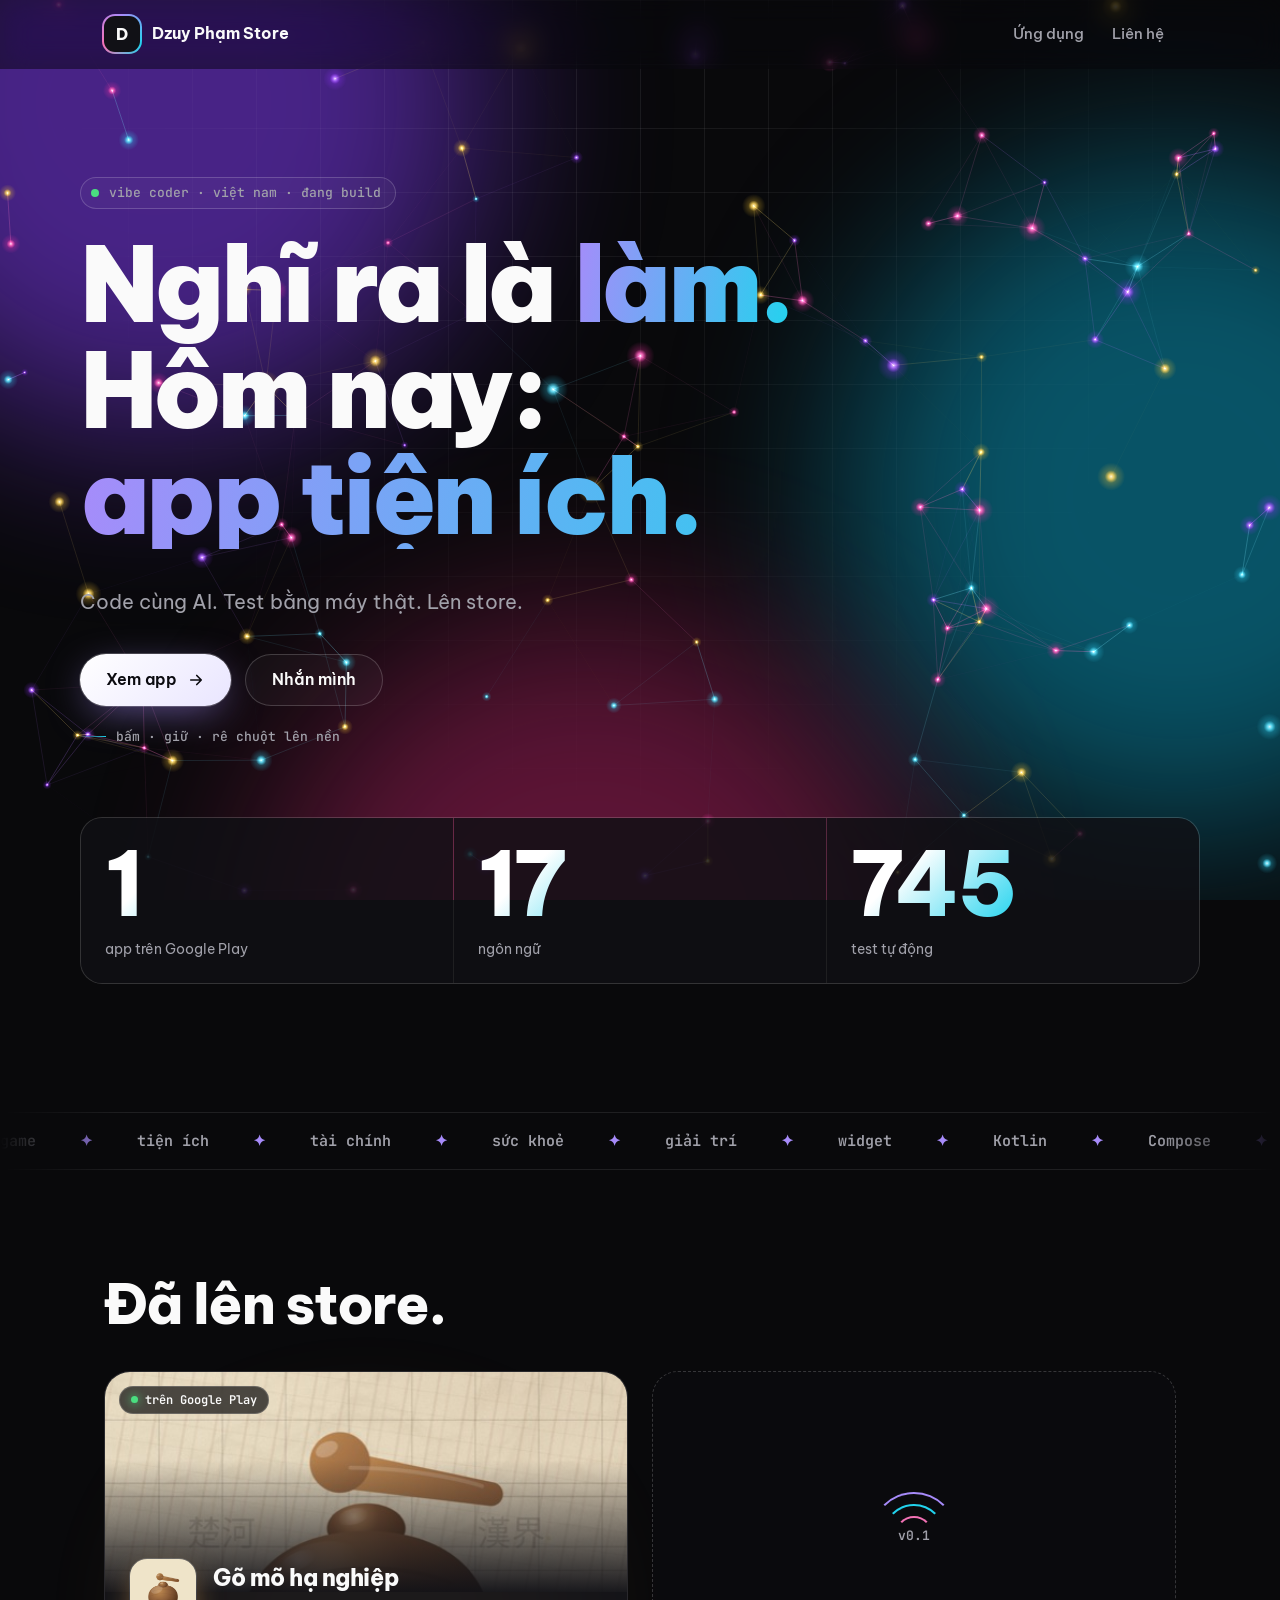
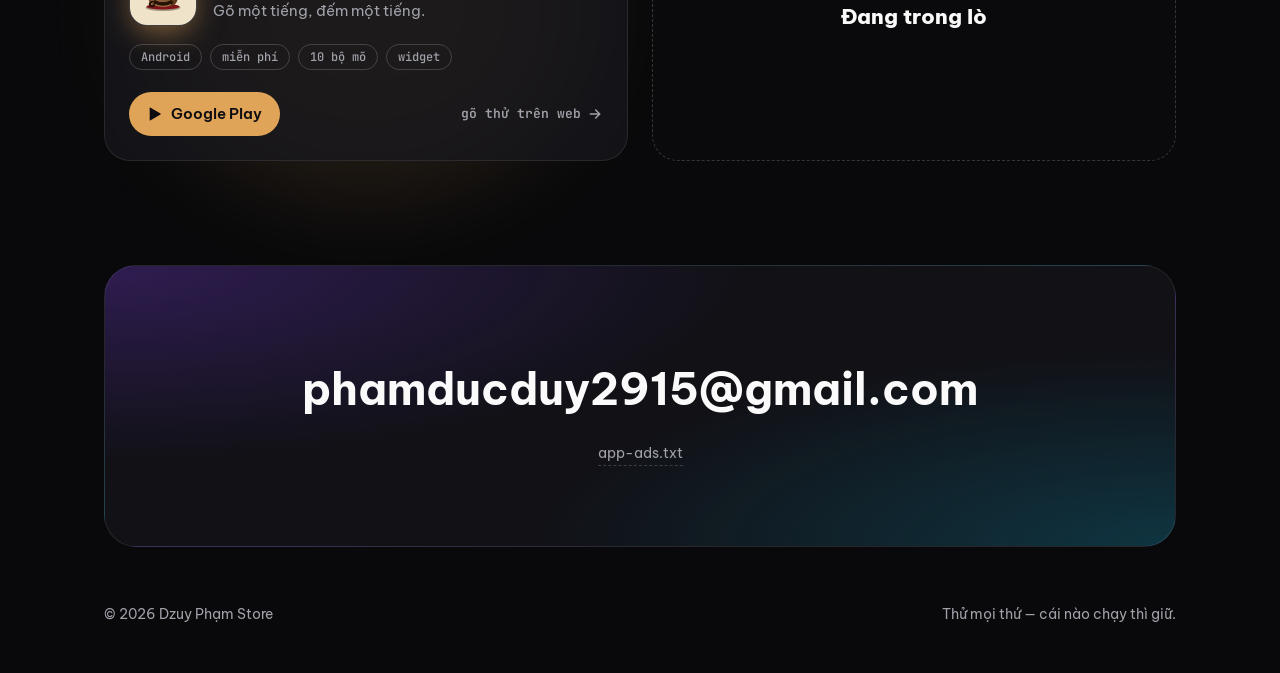
==== commit 898cc274: "feat(store): ít chữ, số to, nền chòm sao tương tác (bấm nổ, giữ hút) - Bỏ mục 'Cách mình làm' và các" ====
--- a/index.html
+++ b/index.html
@@ -111,7 +111,7 @@
         height: 52vmax;
         border-radius: 50%;
         filter: blur(90px);
-        opacity: 0.32;
+        opacity: 0.55;
         animation: troi 22s ease-in-out infinite alternate;
       }
       .aurora i:nth-child(1) {
@@ -130,7 +130,7 @@
         background: #db2777;
         left: 20vw;
         bottom: -30vmax;
-        opacity: 0.2;
+        opacity: 0.4;
         animation-duration: 34s;
         animation-delay: -12s;
       }
@@ -159,7 +159,7 @@
           #000 0%,
           transparent 70%
         );
-        opacity: 0.5;
+        opacity: 0.9;
       }
       .glow-cursor {
         position: fixed;
@@ -893,56 +893,6 @@
         }
       }
 
-      /* ---------- cách làm ---------- */
-      .how {
-        position: relative;
-        display: grid;
-        grid-template-columns: repeat(3, 1fr);
-        gap: 20px;
-        margin: 0;
-        padding: 0;
-        list-style: none;
-        counter-reset: how;
-      }
-      .how li {
-        position: relative;
-        padding: 30px 26px 28px;
-        border-radius: var(--r);
-        background: var(--card);
-        border: 1px solid var(--line);
-        counter-increment: how;
-        transition:
-          border-color 0.3s,
-          transform 0.4s var(--ease-out);
-      }
-      .how li:hover {
-        border-color: var(--line-2);
-        transform: translateY(-6px);
-      }
-      .how li::before {
-        content: "0" counter(how);
-        display: block;
-        margin-bottom: 18px;
-        font:
-          800 46px/1 "Be Vietnam Pro",
-          sans-serif;
-        letter-spacing: -0.04em;
-        background: linear-gradient(135deg, var(--violet), var(--cyan));
-        -webkit-background-clip: text;
-        background-clip: text;
-        color: transparent;
-      }
-      .how b {
-        display: block;
-        margin-bottom: 8px;
-        font-size: 19px;
-        font-weight: 700;
-      }
-      .how span {
-        color: var(--ink-2);
-        font-size: 15px;
-      }
-
       /* ---------- liên hệ ---------- */
       .contact {
         position: relative;
@@ -1011,6 +961,31 @@
         gap: 12px;
       }
 
+
+      /* ---------- bổ sung: số to, gợi ý nghịch nền, liên hệ gọn ---------- */
+      .stats b {
+        font-size: clamp(44px, 8vw, 88px);
+        line-height: 1;
+        margin-bottom: 8px;
+        background: linear-gradient(135deg, #fff 20%, var(--cyan) 60%, var(--violet));
+        -webkit-background-clip: text;
+        background-clip: text;
+        color: transparent;
+      }
+      .stats b.chot { animation: chot 0.6s var(--spring); }
+      @keyframes chot { 40% { transform: scale(1.12); } }
+      .stats div { transition: background 0.3s; }
+      .stats div:hover { background: rgba(30, 24, 48, 0.85); }
+      .hint { margin: 22px 0 0; font: 500 13px var(--mono); color: var(--ink-2); display: flex; align-items: center; gap: 10px; }
+      .hint::before { content: ""; width: 26px; height: 1px; background: linear-gradient(90deg, transparent, var(--cyan)); }
+      .hint .cham-tay { display: none; }
+      @media (hover: none) { .hint .chuot { display: none; } .hint .cham-tay { display: inline; } }
+      body.dang-giu { user-select: none; -webkit-user-select: none; cursor: grabbing; }
+      #apps h2 { margin-bottom: 36px; }
+      .contact { display: flex; flex-direction: column; align-items: center; text-align: center; padding: clamp(40px, 7vw, 80px) 24px; }
+      .contact .mail { font-size: clamp(20px, 4.4vw, 44px); }
+      .contact .small-links { margin-top: 18px; }
+
       @media (max-width: 760px) {
         nav {
           display: none;
@@ -1066,210 +1041,85 @@
           ><span class="mark" aria-hidden="true">D</span>Dzuy Phạm Store</a
         >
         <nav aria-label="Chính">
-          <a href="#apps">Ứng dụng</a><a href="#how">Làm kiểu gì</a
-          ><a href="#contact">Liên hệ</a>
+          <a href="#apps">Ứng dụng</a><a href="#contact">Liên hệ</a>
         </nav>
       </div>
     </header>
 
     <main id="main">
       <div class="wrap hero">
-        <p class="eyebrow fade" style="--d: 0ms">
-          <span class="dot" aria-hidden="true"></span>vibe coder · việt nam ·
-          đang build
-        </p>
-        <h1 aria-label="Thử đủ thứ. Cái nào chạy được thì lên store.">
+        <p class="eyebrow fade" style="--d: 0ms"><span class="dot" aria-hidden="true"></span>vibe coder · việt nam · đang build</p>
+        <h1 aria-label="Nghĩ ra là làm. Hôm nay: game, tiện ích, tài chính, gõ mõ…">
           <span aria-hidden="true">
-            <span class="w" style="--i: 0">Thử</span>
-            <span class="w" style="--i: 1">đủ</span>
-            <span class="w grad" style="--i: 2">thứ.</span><br />
-            <span class="w" style="--i: 3">Cái</span>
-            <span class="w" style="--i: 4">nào</span>
-            <span class="w" style="--i: 5">chạy</span>
-            <span class="w" style="--i: 6">được</span><br />
-            <span class="w" style="--i: 7">thì</span>
-            <span class="w" style="--i: 8"
-              ><span class="doi" id="doi"
-                ><span class="on grad">lên store.</span><span class="grad">ship luôn.</span
-                ><span class="grad">giữ lại.</span><span class="grad">khoe đây.</span></span
-              ></span
-            >
+            <span class="w" style="--i: 0">Nghĩ</span> <span class="w" style="--i: 1">ra</span> <span class="w" style="--i: 2">là</span> <span class="w grad" style="--i: 3">làm.</span><br />
+            <span class="w" style="--i: 4">Hôm nay:</span>
+            <span class="w" style="--i: 5"><span class="doi" id="doi"><span class="on grad">game nhỏ.</span><span class="grad">app tiện ích.</span><span class="grad">app tài chính.</span><span class="grad">app gõ mõ.</span><span class="grad">thứ chưa có tên.</span></span></span>
           </span>
         </h1>
-        <p class="lead fade" style="--d: 700ms">
-          Mình là một vibe coder người Việt: nảy ra ý tưởng, ngồi code cùng AI,
-          cầm <b>máy thật</b> bấm thử tới khi nó chạy. Cái nào qua được vòng đó
-          thì lên store và có mặt ở đây.
-        </p>
-        <div class="cta fade" style="--d: 850ms">
+        <p class="lead fade" style="--d: 600ms">Code cùng AI. Test bằng máy thật. Lên store.</p>
+        <div class="cta fade" style="--d: 750ms">
           <a class="btn btn-primary magnet" href="#apps">
-            Xem các app
-            <svg
-              viewBox="0 0 24 24"
-              fill="none"
-              stroke="currentColor"
-              stroke-width="2.2"
-              stroke-linecap="round"
-              stroke-linejoin="round"
-              aria-hidden="true"
-            >
-              <path d="M5 12h14M13 6l6 6-6 6" />
-            </svg>
+            Xem app
+            <svg viewBox="0 0 24 24" fill="none" stroke="currentColor" stroke-width="2.2" stroke-linecap="round" stroke-linejoin="round" aria-hidden="true"><path d="M5 12h14M13 6l6 6-6 6" /></svg>
           </a>
-          <a class="btn btn-ghost magnet" href="#contact">Nhắn cho mình</a>
+          <a class="btn btn-ghost magnet" href="mailto:phamducduy2915@gmail.com">Nhắn mình</a>
         </div>
+        <p class="hint fade" style="--d: 1100ms" aria-hidden="true"><span class="chuot">bấm · giữ · rê chuột lên nền</span><span class="cham-tay">chạm · giữ lên nền</span></p>
 
         <div class="stats" data-reveal>
-          <div><b data-dem="1">0</b><span>app đã lên Google Play</span></div>
-          <div><b data-dem="18">0</b><span>ngôn ngữ đã dịch</span></div>
-          <div>
-            <b data-dem="805">0</b><span>test tự động trong app đầu</span>
-          </div>
+          <div><b data-dem="1">0</b><span>app trên Google Play</span></div>
+          <div><b data-dem="18">0</b><span>ngôn ngữ</span></div>
+          <div><b data-dem="805">0</b><span>test tự động</span></div>
         </div>
       </div>
 
       <div class="marquee" aria-hidden="true">
         <div class="track">
-          <span>Kotlin</span><span>Jetpack Compose</span
-          ><span>code cùng AI</span><span>test trên máy thật</span
-          ><span>Firebase</span><span>ship nhỏ, sửa nhanh</span
-          ><span>18 ngôn ngữ</span><span>Android trước, iOS sau</span>
-          <span>Kotlin</span><span>Jetpack Compose</span
-          ><span>code cùng AI</span><span>test trên máy thật</span
-          ><span>Firebase</span><span>ship nhỏ, sửa nhanh</span
-          ><span>18 ngôn ngữ</span><span>Android trước, iOS sau</span>
+          <span>game</span><span>tiện ích</span><span>tài chính</span><span>sức khoẻ</span><span>giải trí</span><span>widget</span><span>Kotlin</span><span>Compose</span><span>AI pair-coding</span>
+          <span>game</span><span>tiện ích</span><span>tài chính</span><span>sức khoẻ</span><span>giải trí</span><span>widget</span><span>Kotlin</span><span>Compose</span><span>AI pair-coding</span>
         </div>
       </div>
 
       <section id="apps">
         <div class="wrap">
-          <p class="kicker" data-reveal>// đã ra lò</p>
-          <h2 data-reveal style="--d: 60ms">Những thứ đã chạy được.</h2>
-          <p class="sub" data-reveal style="--d: 120ms">
-            Mỗi app một trang riêng, một màu riêng. Mấy cái khác vẫn đang nằm
-            trong lò — chưa ổn thì chưa ra.
-          </p>
-
+          <h2 data-reveal>Đã lên store.</h2>
           <ul class="app-grid">
             <li class="app-card" style="--accent: #e0a458" data-reveal>
               <div class="halo" aria-hidden="true"></div>
               <div class="shell">
                 <div class="cover">
                   <span class="tag-live">trên Google Play</span>
-                  <img
-                    src="gomo/img/gomo-co_tuong.jpg"
-                    width="506"
-                    height="900"
-                    alt=""
-                    loading="lazy"
-                  />
+                  <img src="gomo/img/gomo-co_tuong.jpg" width="506" height="900" alt="" loading="lazy" />
                 </div>
                 <div class="body">
-                  <img
-                    class="icon"
-                    src="gomo/img/gomo-icon.png"
-                    width="68"
-                    height="68"
-                    alt=""
-                  />
+                  <img class="icon" src="gomo/img/gomo-icon.png" width="68" height="68" alt="" />
                   <h3><a href="gomo/">Gõ mõ hạ nghiệp</a></h3>
                   <p class="tagline">Gõ một tiếng, đếm một tiếng.</p>
-                  <ul class="chips">
-                    <li>Android</li>
-                    <li>miễn phí</li>
-                    <li>10 bộ mõ</li>
-                    <li>widget</li>
-                  </ul>
+                  <ul class="chips"><li>Android</li><li>miễn phí</li><li>10 bộ mõ</li><li>widget</li></ul>
                   <div class="row">
-                    <a
-                      class="play"
-                      href="https://play.google.com/store/apps/details?id=com.duypd.gomo"
-                    >
-                      <svg viewBox="0 0 24 24" aria-hidden="true">
-                        <path
-                          fill="currentColor"
-                          d="M4 3.5v17a1 1 0 0 0 1.5.86l14.6-8.5a1 1 0 0 0 0-1.72L5.5 2.64A1 1 0 0 0 4 3.5Z"
-                        />
-                      </svg>
+                    <a class="play" href="https://play.google.com/store/apps/details?id=com.duypd.gomo">
+                      <svg viewBox="0 0 24 24" aria-hidden="true"><path fill="currentColor" d="M4 3.5v17a1 1 0 0 0 1.5.86l14.6-8.5a1 1 0 0 0 0-1.72L5.5 2.64A1 1 0 0 0 4 3.5Z" /></svg>
                       Google Play
                     </a>
-                    <span class="more" aria-hidden="true"
-                      >gõ thử trên web
-                      <svg
-                        viewBox="0 0 24 24"
-                        fill="none"
-                        stroke="currentColor"
-                        stroke-width="2.2"
-                        stroke-linecap="round"
-                      >
-                        <path d="M5 12h14M13 6l6 6-6 6" /></svg
-                    ></span>
+                    <span class="more" aria-hidden="true">gõ thử trên web <svg viewBox="0 0 24 24" fill="none" stroke="currentColor" stroke-width="2.2" stroke-linecap="round"><path d="M5 12h14M13 6l6 6-6 6" /></svg></span>
                   </div>
                 </div>
               </div>
             </li>
             <li class="app-card soon" data-reveal style="--d: 120ms">
               <div class="shell">
-                <div class="lo" aria-hidden="true">
-                  <i></i><i></i><i></i><b>v0.1</b>
-                </div>
-                <h3>
-                  Đang trong lò<span class="cham" aria-hidden="true"></span>
-                </h3>
-                <p>
-                  App tiếp theo đang được bấm thử trên máy thật. Chưa ổn thì
-                  chưa ra.
-                </p>
+                <div class="lo" aria-hidden="true"><i></i><i></i><i></i><b>v0.1</b></div>
+                <h3>Đang trong lò<span class="cham" aria-hidden="true"></span></h3>
               </div>
             </li>
           </ul>
         </div>
       </section>
 
-      <section id="how">
-        <div class="wrap">
-          <p class="kicker" data-reveal>// làm kiểu gì</p>
-          <h2 data-reveal style="--d: 60ms">Ba luật, rút ra sau vài lần vỡ.</h2>
-          <p class="sub" data-reveal style="--d: 120ms">
-            Không có quy trình gì to tát.
-          </p>
-          <ol class="how">
-            <li data-reveal>
-              <b>Thử trước, nghĩ sau</b
-              ><span
-                >Ý tưởng nào hay hay thì dựng bản chạy được trước đã. Mockup đẹp
-                mà không bấm được thì chưa tính.</span
-              >
-            </li>
-            <li data-reveal style="--d: 100ms">
-              <b>Code cùng AI, test bằng tay</b
-              ><span
-                >AI viết nhanh, nhưng máy thật mới nói thật. Cái gì chưa cầm
-                điện thoại bấm qua thì chưa gọi là xong.</span
-              >
-            </li>
-            <li data-reveal style="--d: 200ms">
-              <b>Ship nhỏ, sửa nhanh</b
-              ><span
-                >Tester báo app sập trên Android đời cũ, bản vá ra ngay sau đó.
-                Lỗi thì có, giấu thì không.</span
-              >
-            </li>
-          </ol>
-        </div>
-      </section>
-
       <div class="wrap">
         <div class="contact" id="contact" data-reveal>
-          <p class="kicker">// liên hệ</p>
-          <h2>Báo lỗi, góp ý, hay chỉ muốn khoe số tiếng gõ.</h2>
-          <a class="mail" href="mailto:phamducduy2915@gmail.com"
-            >phamducduy2915@gmail.com</a
-          >
-          <div class="small-links">
-            <span>Chính sách riêng của từng app nằm ở trang app đó.</span>
-            <a href="app-ads.txt">app-ads.txt</a>
-          </div>
+          <a class="mail" href="mailto:phamducduy2915@gmail.com">phamducduy2915@gmail.com</a>
+          <div class="small-links"><a href="app-ads.txt">app-ads.txt</a></div>
         </div>
       </div>
     </main>
@@ -1287,13 +1137,8 @@
         const tinh = matchMedia("(hover: hover) and (pointer: fine)").matches; // chuột thật, không phải cảm ứng
         requestAnimationFrame(() => document.body.classList.add("ready"));
 
-        // header có viền khi đã cuộn
         const hd = document.querySelector("header");
-        addEventListener(
-          "scroll",
-          () => hd.classList.toggle("cuon", scrollY > 8),
-          { passive: true },
-        );
+        addEventListener("scroll", () => hd.classList.toggle("cuon", scrollY > 8), { passive: true });
 
         // chữ đổi trong tiêu đề
         const doi = document.getElementById("doi");
@@ -1308,51 +1153,44 @@
             ds[i].classList.remove("ra");
             ds[i].classList.add("on");
             setTimeout(() => cu.classList.remove("ra"), 650);
-          }, 2600);
-        }
-
-        // hiện dần khi cuộn tới + đếm số
+          }, 2200);
+        }
+
+        // hiện dần khi cuộn tới + đếm số (chữ số xáo trộn rồi chốt)
         const dem = (el) => {
           const dich = +el.dataset.dem;
           if (giam) return (el.textContent = dich);
           const t0 = performance.now();
           (function b(t) {
-            const p = Math.min(1, (t - t0) / 1400);
+            const p = Math.min(1, (t - t0) / 1600);
             el.textContent = Math.round(dich * (1 - Math.pow(2, -10 * p)));
             if (p < 1) requestAnimationFrame(b);
+            else el.classList.add("chot");
           })(t0);
         };
         const io = new IntersectionObserver(
-          (es) =>
-            es.forEach((e) => {
-              if (!e.isIntersecting) return;
-              e.target.classList.add("in");
-              e.target.querySelectorAll("[data-dem]").forEach(dem);
-              io.unobserve(e.target);
-            }),
+          (es) => es.forEach((e) => {
+            if (!e.isIntersecting) return;
+            e.target.classList.add("in");
+            e.target.querySelectorAll("[data-dem]").forEach(dem);
+            io.unobserve(e.target);
+          }),
           { threshold: 0.15, rootMargin: "0px 0px -40px 0px" },
         );
-        document
-          .querySelectorAll("[data-reveal]")
-          .forEach((el) => io.observe(el));
-
-        // thẻ app: nghiêng 3D + đèn rọi theo con trỏ (chỉ với chuột)
+        document.querySelectorAll("[data-reveal]").forEach((el) => io.observe(el));
+
+        // thẻ app: nghiêng 3D + đèn rọi theo con trỏ
         document.querySelectorAll(".app-card").forEach((c) => {
           c.addEventListener("pointermove", (e) => {
-            const r = c.getBoundingClientRect(),
-              x = (e.clientX - r.left) / r.width,
-              y = (e.clientY - r.top) / r.height;
+            const r = c.getBoundingClientRect(), x = (e.clientX - r.left) / r.width, y = (e.clientY - r.top) / r.height;
             c.style.setProperty("--mx", x * 100 + "%");
             c.style.setProperty("--my", y * 100 + "%");
             if (tinh && !giam && !c.classList.contains("soon")) {
               c.style.transition = "transform .12s ease-out";
-              c.style.transform = `rotateX(${(0.5 - y) * 9}deg) rotateY(${(x - 0.5) * 11}deg)`;
+              c.style.transform = `rotateX(${(0.5 - y) * 10}deg) rotateY(${(x - 0.5) * 12}deg)`;
             }
           });
-          c.addEventListener("pointerleave", () => {
-            c.style.transition = "";
-            c.style.transform = "";
-          });
+          c.addEventListener("pointerleave", () => { c.style.transition = ""; c.style.transform = ""; });
         });
 
         // nút hút theo con trỏ
@@ -1367,123 +1205,191 @@
 
         // quầng sáng đi theo con trỏ
         const g = document.querySelector(".glow-cursor");
-        let gx = innerWidth / 2,
-          gy = innerHeight / 3,
-          tx = gx,
-          ty = gy;
+        let gx = innerWidth / 2, gy = innerHeight / 3, tx = gx, ty = gy;
         if (tinh && !giam) {
-          addEventListener(
-            "pointermove",
-            (e) => {
-              tx = e.clientX;
-              ty = e.clientY;
-              g.style.opacity = 1;
-            },
-            { passive: true },
-          );
+          addEventListener("pointermove", (e) => { tx = e.clientX; ty = e.clientY; g.style.opacity = 1; }, { passive: true });
           (function theo() {
-            gx += (tx - gx) * 0.12;
-            gy += (ty - gy) * 0.12;
+            gx += (tx - gx) * 0.12; gy += (ty - gy) * 0.12;
             g.style.transform = `translate(${gx}px, ${gy}px)`;
             requestAnimationFrame(theo);
           })();
         }
 
-        // nền hạt sao: trôi chậm, nối dây với nhau và với con trỏ
-        const cv = document.getElementById("sao"),
-          cx = cv.getContext("2d");
-        let W,
-          H,
-          dpr,
-          hat = [],
-          px = -999,
-          py = -999;
+        /* ---------- nền: chòm sao tương tác ----------
+           rê   → dây nối từ con trỏ tới các hạt gần
+           bấm  → sóng xung kích đẩy hạt văng ra + tia lửa
+           giữ  → hố hút, hạt xoáy vào; thả → nổ, giữ càng lâu nổ càng to */
+        const cv = document.getElementById("sao"), cx = cv.getContext("2d");
+        const MAU = [268, 190, 325, 45]; // tím, xanh ngọc, hồng, vàng
+        let W, H, dpr, hat = [], lua = [], song = [], px = -1e4, py = -1e4;
+        let giu = null; // { t0, x, y } khi đang giữ
+
+        // sprite phát sáng vẽ sẵn cho từng màu — drawImage rẻ hơn shadowBlur rất nhiều
+        const sprite = {};
+        for (const h of MAU) {
+          const s = document.createElement("canvas"); s.width = s.height = 64;
+          const c = s.getContext("2d"), gr = c.createRadialGradient(32, 32, 0, 32, 32, 32);
+          gr.addColorStop(0, `hsla(${h},100%,92%,1)`);
+          gr.addColorStop(0.18, `hsla(${h},100%,70%,.9)`);
+          gr.addColorStop(0.45, `hsla(${h},100%,60%,.25)`);
+          gr.addColorStop(1, `hsla(${h},100%,60%,0)`);
+          c.fillStyle = gr; c.fillRect(0, 0, 64, 64);
+          sprite[h] = s;
+        }
+
         function dung() {
           dpr = Math.min(devicePixelRatio || 1, 2);
           W = cv.width = innerWidth * dpr;
           H = cv.height = innerHeight * dpr;
-          const n = Math.min(
-            90,
-            Math.round((innerWidth * innerHeight) / 16000),
-          );
-          hat = Array.from({ length: n }, () => ({
-            x: Math.random() * W,
-            y: Math.random() * H,
-            vx: (Math.random() - 0.5) * 0.25 * dpr,
-            vy: (Math.random() - 0.5) * 0.25 * dpr,
-            r: (Math.random() * 1.4 + 0.4) * dpr,
-            h: [263, 188, 330][Math.floor(Math.random() * 3)],
-          }));
-        }
-        function ve() {
+          const n = Math.min(tinh ? 150 : 75, Math.round((innerWidth * innerHeight) / 10000));
+          hat = Array.from({ length: n }, () => {
+            const a = Math.random() * 6.283, s = (Math.random() * 0.3 + 0.08) * dpr;
+            return { x: Math.random() * W, y: Math.random() * H, vx: 0, vy: 0, dx: Math.cos(a) * s, dy: Math.sin(a) * s,
+              r: (Math.random() * 1.6 + 0.9) * dpr, h: MAU[(Math.random() * MAU.length) | 0], tw: Math.random() * 6.283 };
+          });
+        }
+
+        function day(x, y, luc, R) { // đẩy hạt ra khỏi tâm (x,y)
+          for (const p of hat) {
+            const ddx = p.x - x, ddy = p.y - y, d = Math.hypot(ddx, ddy) || 1;
+            if (d < R) { const k = (1 - d / R) * luc; p.vx += (ddx / d) * k; p.vy += (ddy / d) * k; }
+          }
+        }
+        function no(x, y, manh) { // manh: 0..1
+          song.push({ x, y, t0: performance.now(), R: (240 + 420 * manh) * dpr, h: MAU[(Math.random() * MAU.length) | 0] });
+          day(x, y, (7 + 16 * manh) * dpr, (260 + 380 * manh) * dpr);
+          const so = 14 + Math.round(36 * manh);
+          for (let i = 0; i < so; i++) {
+            const a = Math.random() * 6.283, v = (Math.random() * 5 + 2) * dpr * (1 + manh);
+            lua.push({ x, y, vx: Math.cos(a) * v, vy: Math.sin(a) * v, t0: performance.now(), song: 700 + Math.random() * 600, h: MAU[(Math.random() * MAU.length) | 0] });
+          }
+        }
+
+        function ve(t) {
           cx.clearRect(0, 0, W, H);
-          const lien = 120 * dpr;
-          for (const p of hat) {
-            if (!giam) {
-              p.x += p.vx;
-              p.y += p.vy;
-              const dx = px - p.x,
-                dy = py - p.y,
-                d = Math.hypot(dx, dy);
-              if (d < 180 * dpr) {
-                p.x -= dx * 0.004;
-                p.y -= dy * 0.004;
-              } // né nhẹ con trỏ
-              if (p.x < 0) p.x += W;
-              if (p.x > W) p.x -= W;
-              if (p.y < 0) p.y += H;
-              if (p.y > H) p.y -= H;
-            }
-            cx.beginPath();
-            cx.arc(p.x, p.y, p.r, 0, 7);
-            cx.fillStyle = `hsla(${p.h},90%,75%,.8)`;
-            cx.fill();
-          }
-          for (let i = 0; i < hat.length; i++)
-            for (let j = i + 1; j < hat.length; j++) {
-              const a = hat[i],
-                b = hat[j],
-                d = Math.hypot(a.x - b.x, a.y - b.y);
-              if (d < lien) {
-                cx.strokeStyle = `rgba(167,139,250,${0.18 * (1 - d / lien)})`;
-                cx.lineWidth = dpr * 0.6;
-                cx.beginPath();
-                cx.moveTo(a.x, a.y);
-                cx.lineTo(b.x, b.y);
-                cx.stroke();
+          const L = 130 * dpr;
+
+          // hố hút khi đang giữ
+          let manhGiu = 0;
+          if (giu) {
+            manhGiu = Math.min(1, Math.max(0, (t - giu.t0) / 1500)); // t của rAF có thể sớm hơn mốc bấm
+            for (const p of hat) {
+              const ddx = giu.x - p.x, ddy = giu.y - p.y, d = Math.hypot(ddx, ddy) || 1;
+              if (d < 520 * dpr) {
+                const f = (0.18 + 0.5 * manhGiu) * dpr * (1 - d / (520 * dpr));
+                p.vx += (ddx / d) * f - (ddy / d) * f * 0.9; // hút + xoáy
+                p.vy += (ddy / d) * f + (ddx / d) * f * 0.9;
               }
             }
+          }
+
+          for (const p of hat) {
+            p.vx *= 0.94; p.vy *= 0.94; // tắt dần về trôi thường
+            p.x += p.vx + p.dx; p.y += p.vy + p.dy;
+            if (p.x < -20) p.x += W + 40; if (p.x > W + 20) p.x -= W + 40;
+            if (p.y < -20) p.y += H + 40; if (p.y > H + 20) p.y -= H + 40;
+          }
+
+          // dây nối giữa các hạt
+          cx.lineCap = "round";
+          for (let i = 0; i < hat.length; i++) {
+            const a = hat[i];
+            for (let j = i + 1; j < hat.length; j++) {
+              const b = hat[j], ddx = a.x - b.x;
+              if (ddx > L || ddx < -L) continue;
+              const d = Math.hypot(ddx, a.y - b.y);
+              if (d < L) {
+                cx.strokeStyle = `hsla(${a.h},90%,72%,${0.42 * (1 - d / L)})`;
+                cx.lineWidth = dpr;
+                cx.beginPath(); cx.moveTo(a.x, a.y); cx.lineTo(b.x, b.y); cx.stroke();
+              }
+            }
+          }
+          // dây từ con trỏ
+          const Lc = (giu ? 300 : 220) * dpr;
           for (const p of hat) {
             const d = Math.hypot(px - p.x, py - p.y);
-            if (d < 200 * dpr) {
-              cx.strokeStyle = `rgba(34,211,238,${0.35 * (1 - d / (200 * dpr))})`;
-              cx.lineWidth = dpr * 0.8;
-              cx.beginPath();
-              cx.moveTo(px, py);
-              cx.lineTo(p.x, p.y);
-              cx.stroke();
+            if (d < Lc) {
+              cx.strokeStyle = `hsla(${p.h},100%,75%,${0.8 * (1 - d / Lc)})`;
+              cx.lineWidth = 1.3 * dpr;
+              cx.beginPath(); cx.moveTo(px, py); cx.lineTo(p.x, p.y); cx.stroke();
             }
           }
+
+          cx.globalCompositeOperation = "lighter";
+          // hạt phát sáng, nhấp nháy nhẹ
+          for (const p of hat) {
+            const k = p.r * (5.2 + Math.sin(t / 600 + p.tw) * 1.2);
+            cx.drawImage(sprite[p.h], p.x - k, p.y - k, k * 2, k * 2);
+          }
+          // tia lửa
+          for (let i = lua.length - 1; i >= 0; i--) {
+            const s = lua[i], p = Math.max(0, (t - s.t0) / s.song);
+            if (p >= 1) { lua.splice(i, 1); continue; }
+            s.vx *= 0.96; s.vy = s.vy * 0.96 + 0.06 * dpr; s.x += s.vx; s.y += s.vy;
+            const k = (1 - p) * 9 * dpr;
+            cx.globalAlpha = 1 - p;
+            cx.drawImage(sprite[s.h], s.x - k, s.y - k, k * 2, k * 2);
+          }
+          cx.globalAlpha = 1;
+          // sóng xung kích
+          for (let i = song.length - 1; i >= 0; i--) {
+            const s = song[i], p = Math.max(0, (t - s.t0) / 900);
+            if (p >= 1) { song.splice(i, 1); continue; }
+            const e = 1 - Math.pow(1 - p, 3);
+            cx.strokeStyle = `hsla(${s.h},100%,72%,${0.7 * (1 - p)})`;
+            cx.lineWidth = (6 * (1 - p) + 1) * dpr;
+            cx.beginPath(); cx.arc(s.x, s.y, 10 * dpr + s.R * e, 0, 6.283); cx.stroke();
+            cx.strokeStyle = `hsla(${s.h + 40},100%,80%,${0.35 * (1 - p)})`;
+            cx.lineWidth = 2 * dpr;
+            cx.beginPath(); cx.arc(s.x, s.y, 10 * dpr + s.R * e * 0.62, 0, 6.283); cx.stroke();
+          }
+          // lõi hố hút
+          if (giu) {
+            const r = (18 + 40 * manhGiu + Math.sin(t / 70) * 3 * manhGiu) * dpr;
+            const gr = cx.createRadialGradient(giu.x, giu.y, 0, giu.x, giu.y, r * 2.4);
+            gr.addColorStop(0, `rgba(255,255,255,${0.5 + 0.4 * manhGiu})`);
+            gr.addColorStop(0.3, `hsla(268,100%,70%,${0.45 + 0.3 * manhGiu})`);
+            gr.addColorStop(1, "hsla(190,100%,60%,0)");
+            cx.fillStyle = gr;
+            cx.beginPath(); cx.arc(giu.x, giu.y, r * 2.4, 0, 6.283); cx.fill();
+            cx.strokeStyle = `hsla(190,100%,75%,${0.3 + 0.5 * manhGiu})`;
+            cx.lineWidth = 2 * dpr;
+            cx.beginPath(); cx.arc(giu.x, giu.y, r * (1.6 + Math.sin(t / 120) * 0.15), 0, 6.283); cx.stroke();
+          }
+          cx.globalCompositeOperation = "source-over";
           if (!giam && !document.hidden) requestAnimationFrame(ve);
         }
+
         dung();
-        ve();
-        addEventListener("resize", () => {
-          dung();
-          if (giam) ve();
-        });
-        document.addEventListener("visibilitychange", () => {
-          if (!document.hidden && !giam) requestAnimationFrame(ve);
-        });
-        addEventListener(
-          "pointermove",
-          (e) => {
-            px = e.clientX * dpr;
-            py = e.clientY * dpr;
-          },
-          { passive: true },
-        );
-        addEventListener("pointerleave", () => (px = py = -999));
+        requestAnimationFrame(ve);
+        addEventListener("resize", () => { dung(); if (giam) requestAnimationFrame(ve); });
+        document.addEventListener("visibilitychange", () => { if (!document.hidden && !giam) requestAnimationFrame(ve); });
+
+        if (!giam) {
+          const laNut = (e) => e.target.closest("a, button, input, textarea, select, .app-card");
+          addEventListener("pointermove", (e) => {
+            px = e.clientX * dpr; py = e.clientY * dpr;
+            if (giu) { giu.x = px; giu.y = py; }
+          }, { passive: true });
+          addEventListener("pointerdown", (e) => {
+            if (laNut(e) || e.button > 0) return;
+            px = e.clientX * dpr; py = e.clientY * dpr;
+            giu = { t0: performance.now(), x: px, y: py };
+            document.body.classList.add("dang-giu");
+          });
+          const tha = (e, huy) => {
+            if (!giu) return;
+            const lau = performance.now() - giu.t0;
+            if (!huy) no(giu.x, giu.y, lau < 220 ? 0 : Math.min(1, lau / 1500));
+            giu = null;
+            document.body.classList.remove("dang-giu");
+            if (e.pointerType !== "mouse") px = py = -1e4; // cảm ứng: nhấc tay thì bỏ dây
+          };
+          addEventListener("pointerup", (e) => tha(e, false));
+          addEventListener("pointercancel", (e) => tha(e, true)); // vuốt cuộn trang → không nổ
+          document.documentElement.addEventListener("pointerleave", () => (px = py = -1e4));
+        }
       })();
     </script>
   </body>
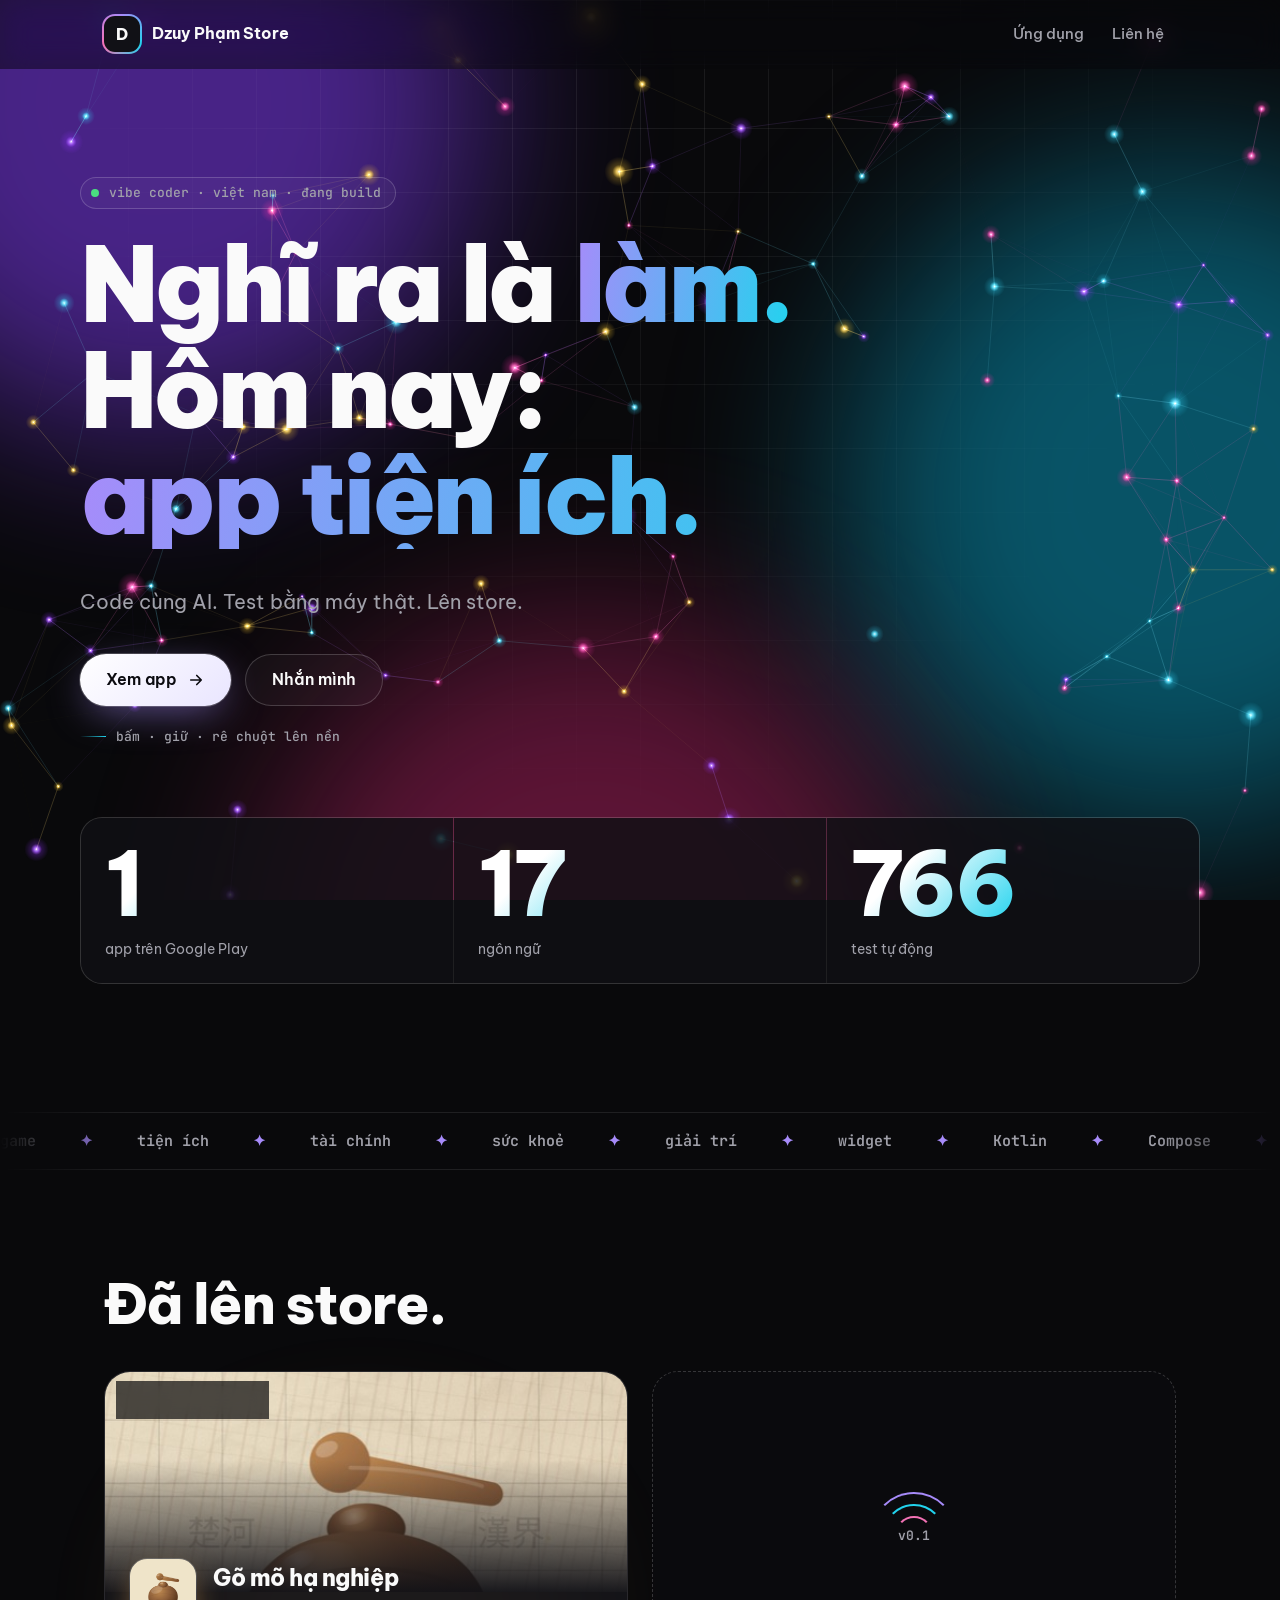
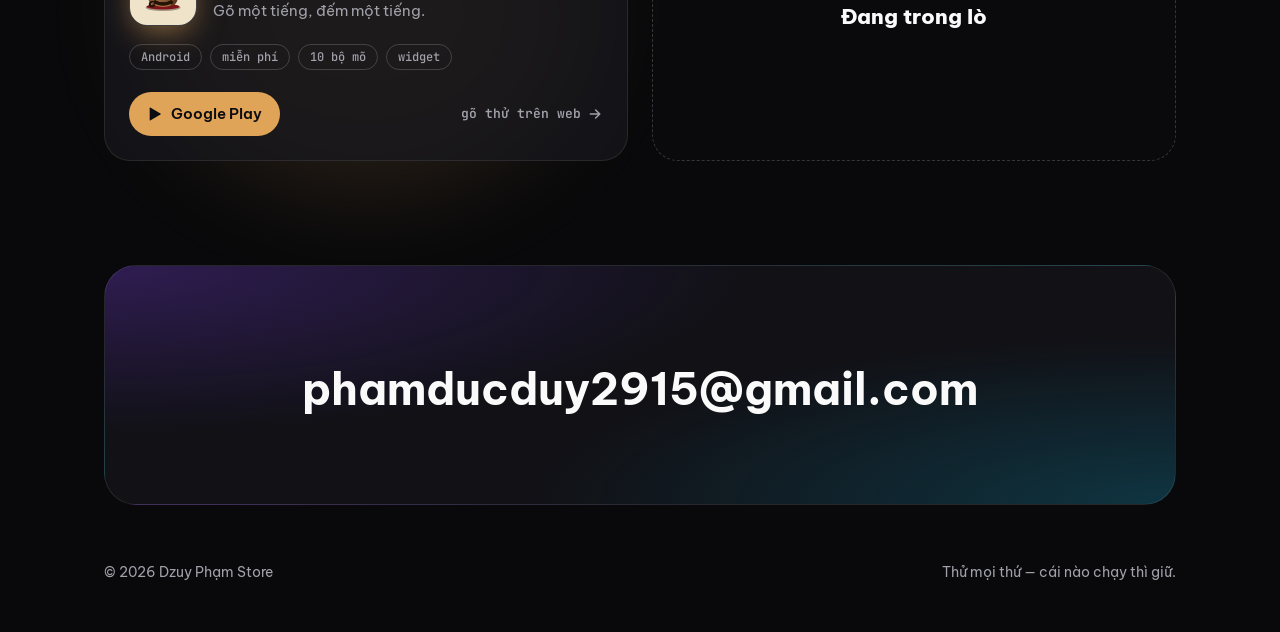
==== commit e4fbc77a: "chore: bỏ link app-ads.txt khỏi giao diện (file vẫn ở gốc cho AdMob) Generated with [Claude Code](ht" ====
--- a/index.html
+++ b/index.html
@@ -1119,7 +1119,6 @@
       <div class="wrap">
         <div class="contact" id="contact" data-reveal>
           <a class="mail" href="mailto:phamducduy2915@gmail.com">phamducduy2915@gmail.com</a>
-          <div class="small-links"><a href="app-ads.txt">app-ads.txt</a></div>
         </div>
       </div>
     </main>
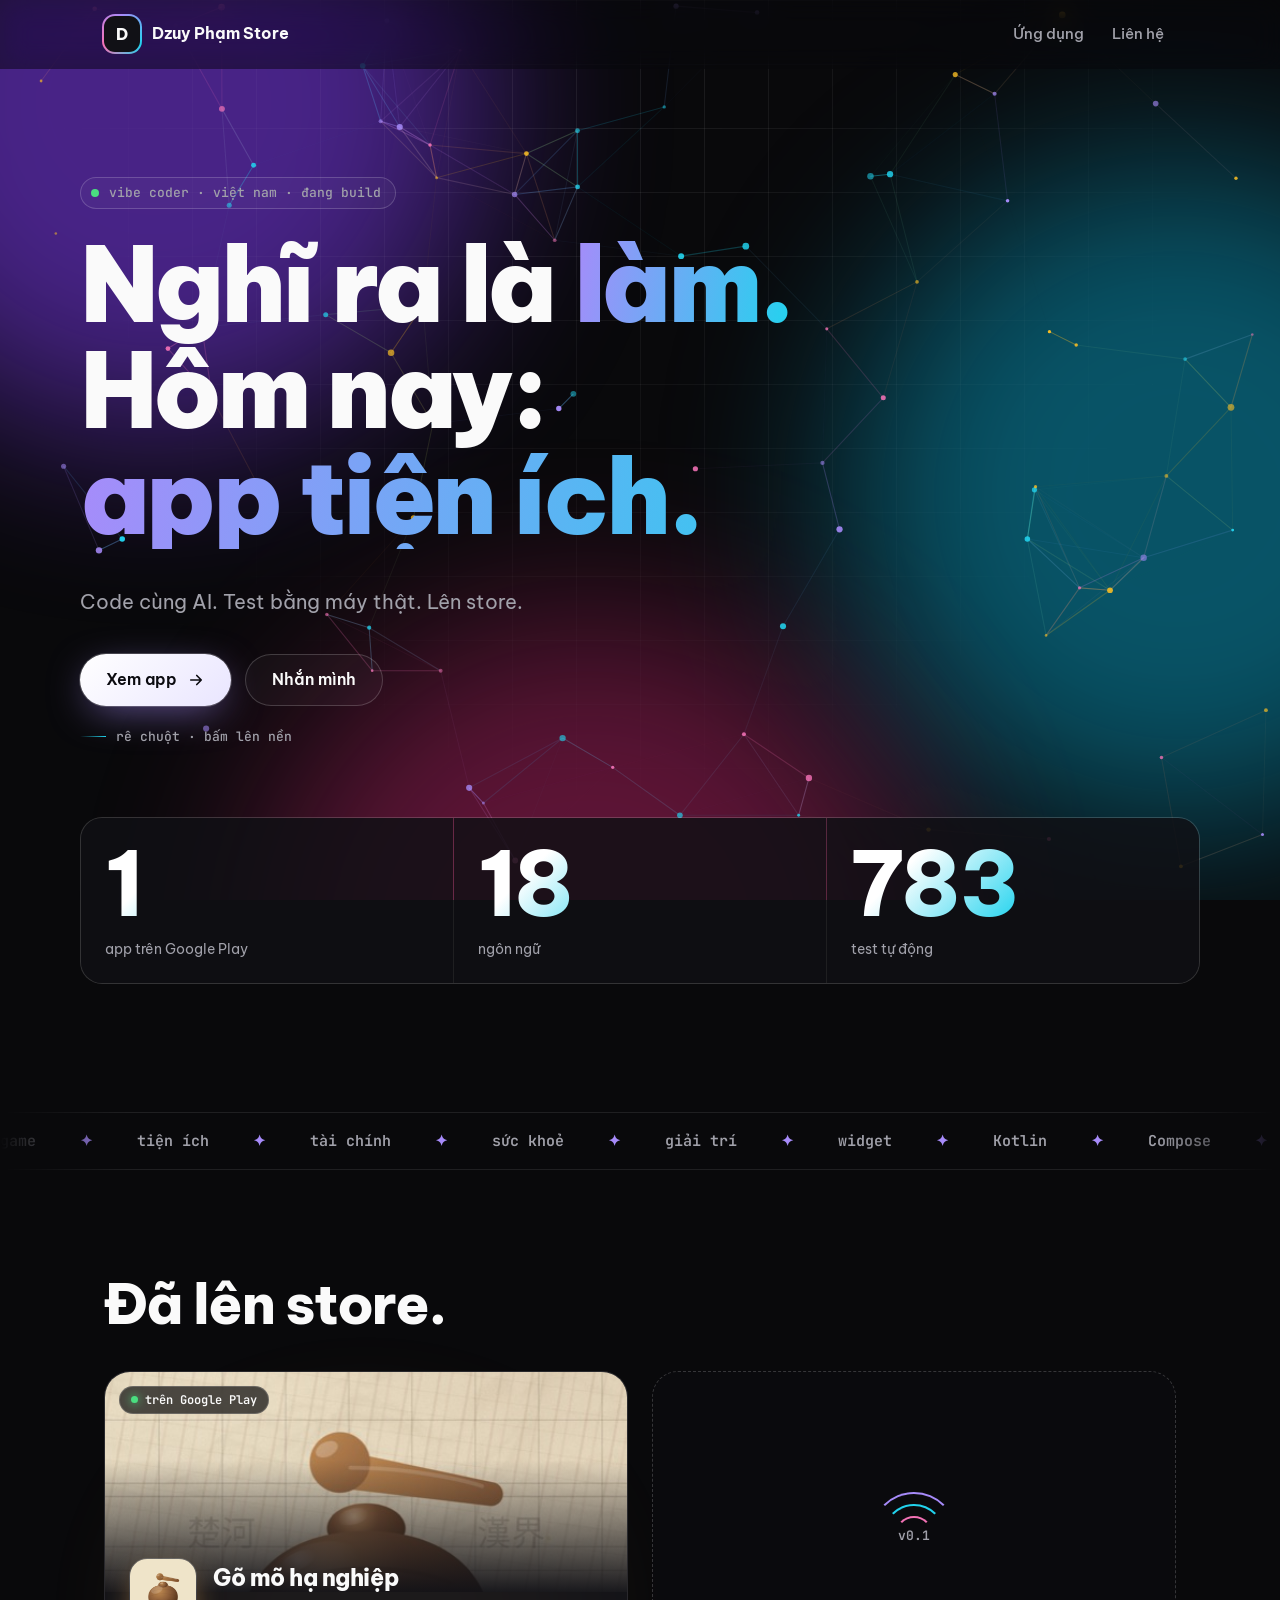
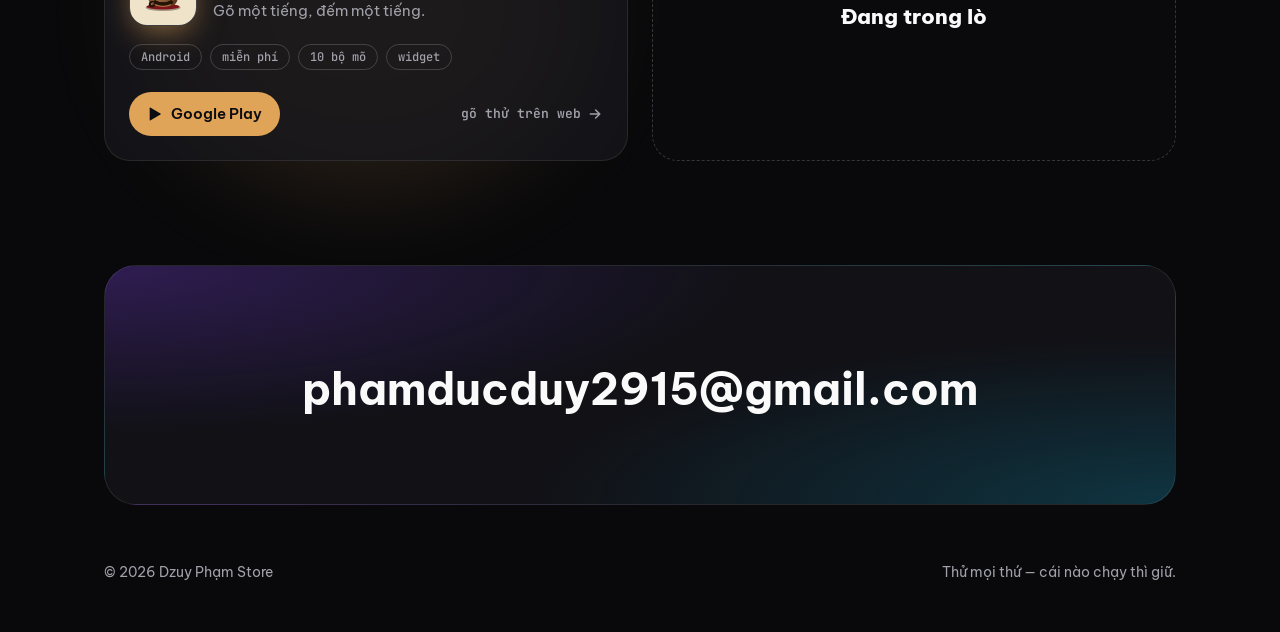
==== commit 08ed11f4: "feat(store): nền dùng tsParticles 4.4.0, cú bấm dùng canvas-confetti 1.9.4 Thay engine tự viết bằng " ====
--- a/index.html
+++ b/index.html
@@ -961,30 +961,76 @@
         gap: 12px;
       }
 
-
       /* ---------- bổ sung: số to, gợi ý nghịch nền, liên hệ gọn ---------- */
       .stats b {
         font-size: clamp(44px, 8vw, 88px);
         line-height: 1;
         margin-bottom: 8px;
-        background: linear-gradient(135deg, #fff 20%, var(--cyan) 60%, var(--violet));
+        background: linear-gradient(
+          135deg,
+          #fff 20%,
+          var(--cyan) 60%,
+          var(--violet)
+        );
         -webkit-background-clip: text;
         background-clip: text;
         color: transparent;
       }
-      .stats b.chot { animation: chot 0.6s var(--spring); }
-      @keyframes chot { 40% { transform: scale(1.12); } }
-      .stats div { transition: background 0.3s; }
-      .stats div:hover { background: rgba(30, 24, 48, 0.85); }
-      .hint { margin: 22px 0 0; font: 500 13px var(--mono); color: var(--ink-2); display: flex; align-items: center; gap: 10px; }
-      .hint::before { content: ""; width: 26px; height: 1px; background: linear-gradient(90deg, transparent, var(--cyan)); }
-      .hint .cham-tay { display: none; }
-      @media (hover: none) { .hint .chuot { display: none; } .hint .cham-tay { display: inline; } }
-      body.dang-giu { user-select: none; -webkit-user-select: none; cursor: grabbing; }
-      #apps h2 { margin-bottom: 36px; }
-      .contact { display: flex; flex-direction: column; align-items: center; text-align: center; padding: clamp(40px, 7vw, 80px) 24px; }
-      .contact .mail { font-size: clamp(20px, 4.4vw, 44px); }
-      .contact .small-links { margin-top: 18px; }
+      .stats b.chot {
+        animation: chot 0.6s var(--spring);
+      }
+      @keyframes chot {
+        40% {
+          transform: scale(1.12);
+        }
+      }
+      .stats div {
+        transition: background 0.3s;
+      }
+      .stats div:hover {
+        background: rgba(30, 24, 48, 0.85);
+      }
+      .hint {
+        margin: 22px 0 0;
+        font: 500 13px var(--mono);
+        color: var(--ink-2);
+        display: flex;
+        align-items: center;
+        gap: 10px;
+      }
+      .hint::before {
+        content: "";
+        width: 26px;
+        height: 1px;
+        background: linear-gradient(90deg, transparent, var(--cyan));
+      }
+      .hint .cham-tay {
+        display: none;
+      }
+      @media (hover: none) {
+        .hint .chuot {
+          display: none;
+        }
+        .hint .cham-tay {
+          display: inline;
+        }
+      }
+      #apps h2 {
+        margin-bottom: 36px;
+      }
+      .contact {
+        display: flex;
+        flex-direction: column;
+        align-items: center;
+        text-align: center;
+        padding: clamp(40px, 7vw, 80px) 24px;
+      }
+      .contact .mail {
+        font-size: clamp(20px, 4.4vw, 44px);
+      }
+      .contact .small-links {
+        margin-top: 18px;
+      }
 
       @media (max-width: 760px) {
         nav {
@@ -1031,7 +1077,7 @@
   <body>
     <a class="skip" href="#main">Bỏ qua tới nội dung</a>
     <div class="aurora" aria-hidden="true"><i></i><i></i><i></i></div>
-    <canvas id="sao" aria-hidden="true"></canvas>
+    <div id="sao" aria-hidden="true"></div>
     <div class="grain" aria-hidden="true"></div>
     <div class="glow-cursor" aria-hidden="true"></div>
 
@@ -1048,23 +1094,56 @@
 
     <main id="main">
       <div class="wrap hero">
-        <p class="eyebrow fade" style="--d: 0ms"><span class="dot" aria-hidden="true"></span>vibe coder · việt nam · đang build</p>
-        <h1 aria-label="Nghĩ ra là làm. Hôm nay: game, tiện ích, tài chính, gõ mõ…">
+        <p class="eyebrow fade" style="--d: 0ms">
+          <span class="dot" aria-hidden="true"></span>vibe coder · việt nam ·
+          đang build
+        </p>
+        <h1
+          aria-label="Nghĩ ra là làm. Hôm nay: game, tiện ích, tài chính, gõ mõ…"
+        >
           <span aria-hidden="true">
-            <span class="w" style="--i: 0">Nghĩ</span> <span class="w" style="--i: 1">ra</span> <span class="w" style="--i: 2">là</span> <span class="w grad" style="--i: 3">làm.</span><br />
+            <span class="w" style="--i: 0">Nghĩ</span>
+            <span class="w" style="--i: 1">ra</span>
+            <span class="w" style="--i: 2">là</span>
+            <span class="w grad" style="--i: 3">làm.</span><br />
             <span class="w" style="--i: 4">Hôm nay:</span>
-            <span class="w" style="--i: 5"><span class="doi" id="doi"><span class="on grad">game nhỏ.</span><span class="grad">app tiện ích.</span><span class="grad">app tài chính.</span><span class="grad">app gõ mõ.</span><span class="grad">thứ chưa có tên.</span></span></span>
+            <span class="w" style="--i: 5"
+              ><span class="doi" id="doi"
+                ><span class="on grad">game nhỏ.</span
+                ><span class="grad">app tiện ích.</span
+                ><span class="grad">app tài chính.</span
+                ><span class="grad">app gõ mõ.</span
+                ><span class="grad">thứ chưa có tên.</span></span
+              ></span
+            >
           </span>
         </h1>
-        <p class="lead fade" style="--d: 600ms">Code cùng AI. Test bằng máy thật. Lên store.</p>
+        <p class="lead fade" style="--d: 600ms">
+          Code cùng AI. Test bằng máy thật. Lên store.
+        </p>
         <div class="cta fade" style="--d: 750ms">
           <a class="btn btn-primary magnet" href="#apps">
             Xem app
-            <svg viewBox="0 0 24 24" fill="none" stroke="currentColor" stroke-width="2.2" stroke-linecap="round" stroke-linejoin="round" aria-hidden="true"><path d="M5 12h14M13 6l6 6-6 6" /></svg>
+            <svg
+              viewBox="0 0 24 24"
+              fill="none"
+              stroke="currentColor"
+              stroke-width="2.2"
+              stroke-linecap="round"
+              stroke-linejoin="round"
+              aria-hidden="true"
+            >
+              <path d="M5 12h14M13 6l6 6-6 6" />
+            </svg>
           </a>
-          <a class="btn btn-ghost magnet" href="mailto:phamducduy2915@gmail.com">Nhắn mình</a>
+          <a class="btn btn-ghost magnet" href="mailto:phamducduy2915@gmail.com"
+            >Nhắn mình</a
+          >
         </div>
-        <p class="hint fade" style="--d: 1100ms" aria-hidden="true"><span class="chuot">bấm · giữ · rê chuột lên nền</span><span class="cham-tay">chạm · giữ lên nền</span></p>
+        <p class="hint fade" style="--d: 1100ms" aria-hidden="true">
+          <span class="chuot">rê chuột · bấm lên nền</span
+          ><span class="cham-tay">chạm lên nền</span>
+        </p>
 
         <div class="stats" data-reveal>
           <div><b data-dem="1">0</b><span>app trên Google Play</span></div>
@@ -1075,8 +1154,12 @@
 
       <div class="marquee" aria-hidden="true">
         <div class="track">
-          <span>game</span><span>tiện ích</span><span>tài chính</span><span>sức khoẻ</span><span>giải trí</span><span>widget</span><span>Kotlin</span><span>Compose</span><span>AI pair-coding</span>
-          <span>game</span><span>tiện ích</span><span>tài chính</span><span>sức khoẻ</span><span>giải trí</span><span>widget</span><span>Kotlin</span><span>Compose</span><span>AI pair-coding</span>
+          <span>game</span><span>tiện ích</span><span>tài chính</span
+          ><span>sức khoẻ</span><span>giải trí</span><span>widget</span
+          ><span>Kotlin</span><span>Compose</span><span>AI pair-coding</span>
+          <span>game</span><span>tiện ích</span><span>tài chính</span
+          ><span>sức khoẻ</span><span>giải trí</span><span>widget</span
+          ><span>Kotlin</span><span>Compose</span><span>AI pair-coding</span>
         </div>
       </div>
 
@@ -1089,27 +1172,66 @@
               <div class="shell">
                 <div class="cover">
                   <span class="tag-live">trên Google Play</span>
-                  <img src="gomo/img/gomo-co_tuong.jpg" width="506" height="900" alt="" loading="lazy" />
+                  <img
+                    src="gomo/img/gomo-co_tuong.jpg"
+                    width="506"
+                    height="900"
+                    alt=""
+                    loading="lazy"
+                  />
                 </div>
                 <div class="body">
-                  <img class="icon" src="gomo/img/gomo-icon.png" width="68" height="68" alt="" />
+                  <img
+                    class="icon"
+                    src="gomo/img/gomo-icon.png"
+                    width="68"
+                    height="68"
+                    alt=""
+                  />
                   <h3><a href="gomo/">Gõ mõ hạ nghiệp</a></h3>
                   <p class="tagline">Gõ một tiếng, đếm một tiếng.</p>
-                  <ul class="chips"><li>Android</li><li>miễn phí</li><li>10 bộ mõ</li><li>widget</li></ul>
+                  <ul class="chips">
+                    <li>Android</li>
+                    <li>miễn phí</li>
+                    <li>10 bộ mõ</li>
+                    <li>widget</li>
+                  </ul>
                   <div class="row">
-                    <a class="play" href="https://play.google.com/store/apps/details?id=com.duypd.gomo">
-                      <svg viewBox="0 0 24 24" aria-hidden="true"><path fill="currentColor" d="M4 3.5v17a1 1 0 0 0 1.5.86l14.6-8.5a1 1 0 0 0 0-1.72L5.5 2.64A1 1 0 0 0 4 3.5Z" /></svg>
+                    <a
+                      class="play"
+                      href="https://play.google.com/store/apps/details?id=com.duypd.gomo"
+                    >
+                      <svg viewBox="0 0 24 24" aria-hidden="true">
+                        <path
+                          fill="currentColor"
+                          d="M4 3.5v17a1 1 0 0 0 1.5.86l14.6-8.5a1 1 0 0 0 0-1.72L5.5 2.64A1 1 0 0 0 4 3.5Z"
+                        />
+                      </svg>
                       Google Play
                     </a>
-                    <span class="more" aria-hidden="true">gõ thử trên web <svg viewBox="0 0 24 24" fill="none" stroke="currentColor" stroke-width="2.2" stroke-linecap="round"><path d="M5 12h14M13 6l6 6-6 6" /></svg></span>
+                    <span class="more" aria-hidden="true"
+                      >gõ thử trên web
+                      <svg
+                        viewBox="0 0 24 24"
+                        fill="none"
+                        stroke="currentColor"
+                        stroke-width="2.2"
+                        stroke-linecap="round"
+                      >
+                        <path d="M5 12h14M13 6l6 6-6 6" /></svg
+                    ></span>
                   </div>
                 </div>
               </div>
             </li>
             <li class="app-card soon" data-reveal style="--d: 120ms">
               <div class="shell">
-                <div class="lo" aria-hidden="true"><i></i><i></i><i></i><b>v0.1</b></div>
-                <h3>Đang trong lò<span class="cham" aria-hidden="true"></span></h3>
+                <div class="lo" aria-hidden="true">
+                  <i></i><i></i><i></i><b>v0.1</b>
+                </div>
+                <h3>
+                  Đang trong lò<span class="cham" aria-hidden="true"></span>
+                </h3>
               </div>
             </li>
           </ul>
@@ -1118,7 +1240,9 @@
 
       <div class="wrap">
         <div class="contact" id="contact" data-reveal>
-          <a class="mail" href="mailto:phamducduy2915@gmail.com">phamducduy2915@gmail.com</a>
+          <a class="mail" href="mailto:phamducduy2915@gmail.com"
+            >phamducduy2915@gmail.com</a
+          >
         </div>
       </div>
     </main>
@@ -1130,6 +1254,8 @@
       </div>
     </footer>
 
+    <script src="lib/tsparticles/tsparticles.bundle.min.js"></script>
+    <script src="lib/canvas-confetti/confetti.browser.js"></script>
     <script>
       (() => {
         const giam = matchMedia("(prefers-reduced-motion: reduce)").matches;
@@ -1137,7 +1263,11 @@
         requestAnimationFrame(() => document.body.classList.add("ready"));
 
         const hd = document.querySelector("header");
-        addEventListener("scroll", () => hd.classList.toggle("cuon", scrollY > 8), { passive: true });
+        addEventListener(
+          "scroll",
+          () => hd.classList.toggle("cuon", scrollY > 8),
+          { passive: true },
+        );
 
         // chữ đổi trong tiêu đề
         const doi = document.getElementById("doi");
@@ -1168,20 +1298,25 @@
           })(t0);
         };
         const io = new IntersectionObserver(
-          (es) => es.forEach((e) => {
-            if (!e.isIntersecting) return;
-            e.target.classList.add("in");
-            e.target.querySelectorAll("[data-dem]").forEach(dem);
-            io.unobserve(e.target);
-          }),
+          (es) =>
+            es.forEach((e) => {
+              if (!e.isIntersecting) return;
+              e.target.classList.add("in");
+              e.target.querySelectorAll("[data-dem]").forEach(dem);
+              io.unobserve(e.target);
+            }),
           { threshold: 0.15, rootMargin: "0px 0px -40px 0px" },
         );
-        document.querySelectorAll("[data-reveal]").forEach((el) => io.observe(el));
+        document
+          .querySelectorAll("[data-reveal]")
+          .forEach((el) => io.observe(el));
 
         // thẻ app: nghiêng 3D + đèn rọi theo con trỏ
         document.querySelectorAll(".app-card").forEach((c) => {
           c.addEventListener("pointermove", (e) => {
-            const r = c.getBoundingClientRect(), x = (e.clientX - r.left) / r.width, y = (e.clientY - r.top) / r.height;
+            const r = c.getBoundingClientRect(),
+              x = (e.clientX - r.left) / r.width,
+              y = (e.clientY - r.top) / r.height;
             c.style.setProperty("--mx", x * 100 + "%");
             c.style.setProperty("--my", y * 100 + "%");
             if (tinh && !giam && !c.classList.contains("soon")) {
@@ -1189,7 +1324,10 @@
               c.style.transform = `rotateX(${(0.5 - y) * 10}deg) rotateY(${(x - 0.5) * 12}deg)`;
             }
           });
-          c.addEventListener("pointerleave", () => { c.style.transition = ""; c.style.transform = ""; });
+          c.addEventListener("pointerleave", () => {
+            c.style.transition = "";
+            c.style.transform = "";
+          });
         });
 
         // nút hút theo con trỏ
@@ -1204,190 +1342,80 @@
 
         // quầng sáng đi theo con trỏ
         const g = document.querySelector(".glow-cursor");
-        let gx = innerWidth / 2, gy = innerHeight / 3, tx = gx, ty = gy;
+        let gx = innerWidth / 2,
+          gy = innerHeight / 3,
+          tx = gx,
+          ty = gy;
         if (tinh && !giam) {
-          addEventListener("pointermove", (e) => { tx = e.clientX; ty = e.clientY; g.style.opacity = 1; }, { passive: true });
+          addEventListener(
+            "pointermove",
+            (e) => {
+              tx = e.clientX;
+              ty = e.clientY;
+              g.style.opacity = 1;
+            },
+            { passive: true },
+          );
           (function theo() {
-            gx += (tx - gx) * 0.12; gy += (ty - gy) * 0.12;
+            gx += (tx - gx) * 0.12;
+            gy += (ty - gy) * 0.12;
             g.style.transform = `translate(${gx}px, ${gy}px)`;
             requestAnimationFrame(theo);
           })();
         }
 
-        /* ---------- nền: chòm sao tương tác ----------
-           rê   → dây nối từ con trỏ tới các hạt gần
-           bấm  → sóng xung kích đẩy hạt văng ra + tia lửa
-           giữ  → hố hút, hạt xoáy vào; thả → nổ, giữ càng lâu nổ càng to */
-        const cv = document.getElementById("sao"), cx = cv.getContext("2d");
-        const MAU = [268, 190, 325, 45]; // tím, xanh ngọc, hồng, vàng
-        let W, H, dpr, hat = [], lua = [], song = [], px = -1e4, py = -1e4;
-        let giu = null; // { t0, x, y } khi đang giữ
-
-        // sprite phát sáng vẽ sẵn cho từng màu — drawImage rẻ hơn shadowBlur rất nhiều
-        const sprite = {};
-        for (const h of MAU) {
-          const s = document.createElement("canvas"); s.width = s.height = 64;
-          const c = s.getContext("2d"), gr = c.createRadialGradient(32, 32, 0, 32, 32, 32);
-          gr.addColorStop(0, `hsla(${h},100%,92%,1)`);
-          gr.addColorStop(0.18, `hsla(${h},100%,70%,.9)`);
-          gr.addColorStop(0.45, `hsla(${h},100%,60%,.25)`);
-          gr.addColorStop(1, `hsla(${h},100%,60%,0)`);
-          c.fillStyle = gr; c.fillRect(0, 0, 64, 64);
-          sprite[h] = s;
-        }
-
-        function dung() {
-          dpr = Math.min(devicePixelRatio || 1, 2);
-          W = cv.width = innerWidth * dpr;
-          H = cv.height = innerHeight * dpr;
-          const n = Math.min(tinh ? 150 : 75, Math.round((innerWidth * innerHeight) / 10000));
-          hat = Array.from({ length: n }, () => {
-            const a = Math.random() * 6.283, s = (Math.random() * 0.3 + 0.08) * dpr;
-            return { x: Math.random() * W, y: Math.random() * H, vx: 0, vy: 0, dx: Math.cos(a) * s, dy: Math.sin(a) * s,
-              r: (Math.random() * 1.6 + 0.9) * dpr, h: MAU[(Math.random() * MAU.length) | 0], tw: Math.random() * 6.283 };
+        /* ---------- nền + cú bấm: hai thư viện, mỗi cái làm đúng phần nó giỏi ----------
+           tsParticles 4.4.0 (MIT)   → chòm sao nền; rê chuột = dây nối tới con trỏ + hạt gần phình sáng; bấm = sóng đẩy hạt
+           canvas-confetti 1.9.4 (ISC) → bấm = chùm tia lửa văng ra rồi rơi theo vật lý */
+        const MAU = ["#a78bfa", "#22d3ee", "#f472b6", "#fbbf24"];
+        (async () => {
+          if (!window.tsParticles) return; // thư viện không tải được thì nền chỉ còn quầng màu
+          await loadFull(tsParticles);
+          await tsParticles.load({
+            id: "sao",
+            options: {
+              fullScreen: { enable: true, zIndex: -2 },
+              background: { color: "transparent" },
+              fpsLimit: 120,
+              detectRetina: true,
+              pauseOnBlur: true,
+              particles: {
+                number: { value: tinh ? 160 : 80, density: { enable: true } },
+                paint: { fill: { enable: true, color: { value: MAU } } }, // v4: màu nằm trong paint.fill
+                twinkle: { particles: { enable: !giam, frequency: 0.04, opacity: 1, color: { value: "#ffffff" } } },
+                opacity: { value: { min: 0.45, max: 1 }, animation: { enable: !giam, speed: 0.8, sync: false } },
+                size: { value: { min: 1.2, max: 3.4 } },
+                links: { enable: true, distance: 140, color: "random", opacity: 0.45, width: 1.1 },
+                move: { enable: !giam, speed: 0.7, outModes: "out" },
+              },
+              interactivity: {
+                detectsOn: "window",
+                events: {
+                  onHover: { enable: !giam, mode: ["grab", "bubble"] },
+                  onClick: { enable: !giam, mode: "repulse" },
+                },
+                modes: {
+                  grab: { distance: 240, links: { opacity: 0.95, color: "#22d3ee" } },
+                  bubble: { distance: 170, size: 6, duration: 0.4, opacity: 1 },
+                  repulse: { distance: 260, duration: 0.9, speed: 1.6 },
+                },
+              },
+            },
           });
-        }
-
-        function day(x, y, luc, R) { // đẩy hạt ra khỏi tâm (x,y)
-          for (const p of hat) {
-            const ddx = p.x - x, ddy = p.y - y, d = Math.hypot(ddx, ddy) || 1;
-            if (d < R) { const k = (1 - d / R) * luc; p.vx += (ddx / d) * k; p.vy += (ddy / d) * k; }
-          }
-        }
-        function no(x, y, manh) { // manh: 0..1
-          song.push({ x, y, t0: performance.now(), R: (240 + 420 * manh) * dpr, h: MAU[(Math.random() * MAU.length) | 0] });
-          day(x, y, (7 + 16 * manh) * dpr, (260 + 380 * manh) * dpr);
-          const so = 14 + Math.round(36 * manh);
-          for (let i = 0; i < so; i++) {
-            const a = Math.random() * 6.283, v = (Math.random() * 5 + 2) * dpr * (1 + manh);
-            lua.push({ x, y, vx: Math.cos(a) * v, vy: Math.sin(a) * v, t0: performance.now(), song: 700 + Math.random() * 600, h: MAU[(Math.random() * MAU.length) | 0] });
-          }
-        }
-
-        function ve(t) {
-          cx.clearRect(0, 0, W, H);
-          const L = 130 * dpr;
-
-          // hố hút khi đang giữ
-          let manhGiu = 0;
-          if (giu) {
-            manhGiu = Math.min(1, Math.max(0, (t - giu.t0) / 1500)); // t của rAF có thể sớm hơn mốc bấm
-            for (const p of hat) {
-              const ddx = giu.x - p.x, ddy = giu.y - p.y, d = Math.hypot(ddx, ddy) || 1;
-              if (d < 520 * dpr) {
-                const f = (0.18 + 0.5 * manhGiu) * dpr * (1 - d / (520 * dpr));
-                p.vx += (ddx / d) * f - (ddy / d) * f * 0.9; // hút + xoáy
-                p.vy += (ddy / d) * f + (ddx / d) * f * 0.9;
-              }
-            }
-          }
-
-          for (const p of hat) {
-            p.vx *= 0.94; p.vy *= 0.94; // tắt dần về trôi thường
-            p.x += p.vx + p.dx; p.y += p.vy + p.dy;
-            if (p.x < -20) p.x += W + 40; if (p.x > W + 20) p.x -= W + 40;
-            if (p.y < -20) p.y += H + 40; if (p.y > H + 20) p.y -= H + 40;
-          }
-
-          // dây nối giữa các hạt
-          cx.lineCap = "round";
-          for (let i = 0; i < hat.length; i++) {
-            const a = hat[i];
-            for (let j = i + 1; j < hat.length; j++) {
-              const b = hat[j], ddx = a.x - b.x;
-              if (ddx > L || ddx < -L) continue;
-              const d = Math.hypot(ddx, a.y - b.y);
-              if (d < L) {
-                cx.strokeStyle = `hsla(${a.h},90%,72%,${0.42 * (1 - d / L)})`;
-                cx.lineWidth = dpr;
-                cx.beginPath(); cx.moveTo(a.x, a.y); cx.lineTo(b.x, b.y); cx.stroke();
-              }
-            }
-          }
-          // dây từ con trỏ
-          const Lc = (giu ? 300 : 220) * dpr;
-          for (const p of hat) {
-            const d = Math.hypot(px - p.x, py - p.y);
-            if (d < Lc) {
-              cx.strokeStyle = `hsla(${p.h},100%,75%,${0.8 * (1 - d / Lc)})`;
-              cx.lineWidth = 1.3 * dpr;
-              cx.beginPath(); cx.moveTo(px, py); cx.lineTo(p.x, p.y); cx.stroke();
-            }
-          }
-
-          cx.globalCompositeOperation = "lighter";
-          // hạt phát sáng, nhấp nháy nhẹ
-          for (const p of hat) {
-            const k = p.r * (5.2 + Math.sin(t / 600 + p.tw) * 1.2);
-            cx.drawImage(sprite[p.h], p.x - k, p.y - k, k * 2, k * 2);
-          }
-          // tia lửa
-          for (let i = lua.length - 1; i >= 0; i--) {
-            const s = lua[i], p = Math.max(0, (t - s.t0) / s.song);
-            if (p >= 1) { lua.splice(i, 1); continue; }
-            s.vx *= 0.96; s.vy = s.vy * 0.96 + 0.06 * dpr; s.x += s.vx; s.y += s.vy;
-            const k = (1 - p) * 9 * dpr;
-            cx.globalAlpha = 1 - p;
-            cx.drawImage(sprite[s.h], s.x - k, s.y - k, k * 2, k * 2);
-          }
-          cx.globalAlpha = 1;
-          // sóng xung kích
-          for (let i = song.length - 1; i >= 0; i--) {
-            const s = song[i], p = Math.max(0, (t - s.t0) / 900);
-            if (p >= 1) { song.splice(i, 1); continue; }
-            const e = 1 - Math.pow(1 - p, 3);
-            cx.strokeStyle = `hsla(${s.h},100%,72%,${0.7 * (1 - p)})`;
-            cx.lineWidth = (6 * (1 - p) + 1) * dpr;
-            cx.beginPath(); cx.arc(s.x, s.y, 10 * dpr + s.R * e, 0, 6.283); cx.stroke();
-            cx.strokeStyle = `hsla(${s.h + 40},100%,80%,${0.35 * (1 - p)})`;
-            cx.lineWidth = 2 * dpr;
-            cx.beginPath(); cx.arc(s.x, s.y, 10 * dpr + s.R * e * 0.62, 0, 6.283); cx.stroke();
-          }
-          // lõi hố hút
-          if (giu) {
-            const r = (18 + 40 * manhGiu + Math.sin(t / 70) * 3 * manhGiu) * dpr;
-            const gr = cx.createRadialGradient(giu.x, giu.y, 0, giu.x, giu.y, r * 2.4);
-            gr.addColorStop(0, `rgba(255,255,255,${0.5 + 0.4 * manhGiu})`);
-            gr.addColorStop(0.3, `hsla(268,100%,70%,${0.45 + 0.3 * manhGiu})`);
-            gr.addColorStop(1, "hsla(190,100%,60%,0)");
-            cx.fillStyle = gr;
-            cx.beginPath(); cx.arc(giu.x, giu.y, r * 2.4, 0, 6.283); cx.fill();
-            cx.strokeStyle = `hsla(190,100%,75%,${0.3 + 0.5 * manhGiu})`;
-            cx.lineWidth = 2 * dpr;
-            cx.beginPath(); cx.arc(giu.x, giu.y, r * (1.6 + Math.sin(t / 120) * 0.15), 0, 6.283); cx.stroke();
-          }
-          cx.globalCompositeOperation = "source-over";
-          if (!giam && !document.hidden) requestAnimationFrame(ve);
-        }
-
-        dung();
-        requestAnimationFrame(ve);
-        addEventListener("resize", () => { dung(); if (giam) requestAnimationFrame(ve); });
-        document.addEventListener("visibilitychange", () => { if (!document.hidden && !giam) requestAnimationFrame(ve); });
-
-        if (!giam) {
-          const laNut = (e) => e.target.closest("a, button, input, textarea, select, .app-card");
-          addEventListener("pointermove", (e) => {
-            px = e.clientX * dpr; py = e.clientY * dpr;
-            if (giu) { giu.x = px; giu.y = py; }
-          }, { passive: true });
+        })();
+
+        // tia lửa khi bấm lên nền (không bắn khi bấm vào link/nút/thẻ app)
+        if (window.confetti && !giam) {
+          const no = (x, y) => {
+            const origin = { x: x / innerWidth, y: y / innerHeight };
+            const chung = { origin, colors: MAU, zIndex: 50, disableForReducedMotion: true };
+            confetti({ ...chung, particleCount: 46, spread: 360, startVelocity: 26, gravity: 0.8, decay: 0.91, ticks: 120, scalar: 0.9, shapes: ["circle", "star"] });
+            confetti({ ...chung, particleCount: 22, spread: 360, startVelocity: 44, gravity: 0.5, decay: 0.88, ticks: 70, scalar: 0.5, shapes: ["circle"] });
+          };
           addEventListener("pointerdown", (e) => {
-            if (laNut(e) || e.button > 0) return;
-            px = e.clientX * dpr; py = e.clientY * dpr;
-            giu = { t0: performance.now(), x: px, y: py };
-            document.body.classList.add("dang-giu");
+            if (e.button > 0 || e.target.closest("a, button, input, textarea, select, .app-card")) return;
+            no(e.clientX, e.clientY);
           });
-          const tha = (e, huy) => {
-            if (!giu) return;
-            const lau = performance.now() - giu.t0;
-            if (!huy) no(giu.x, giu.y, lau < 220 ? 0 : Math.min(1, lau / 1500));
-            giu = null;
-            document.body.classList.remove("dang-giu");
-            if (e.pointerType !== "mouse") px = py = -1e4; // cảm ứng: nhấc tay thì bỏ dây
-          };
-          addEventListener("pointerup", (e) => tha(e, false));
-          addEventListener("pointercancel", (e) => tha(e, true)); // vuốt cuộn trang → không nổ
-          document.documentElement.addEventListener("pointerleave", () => (px = py = -1e4));
         }
       })();
     </script>
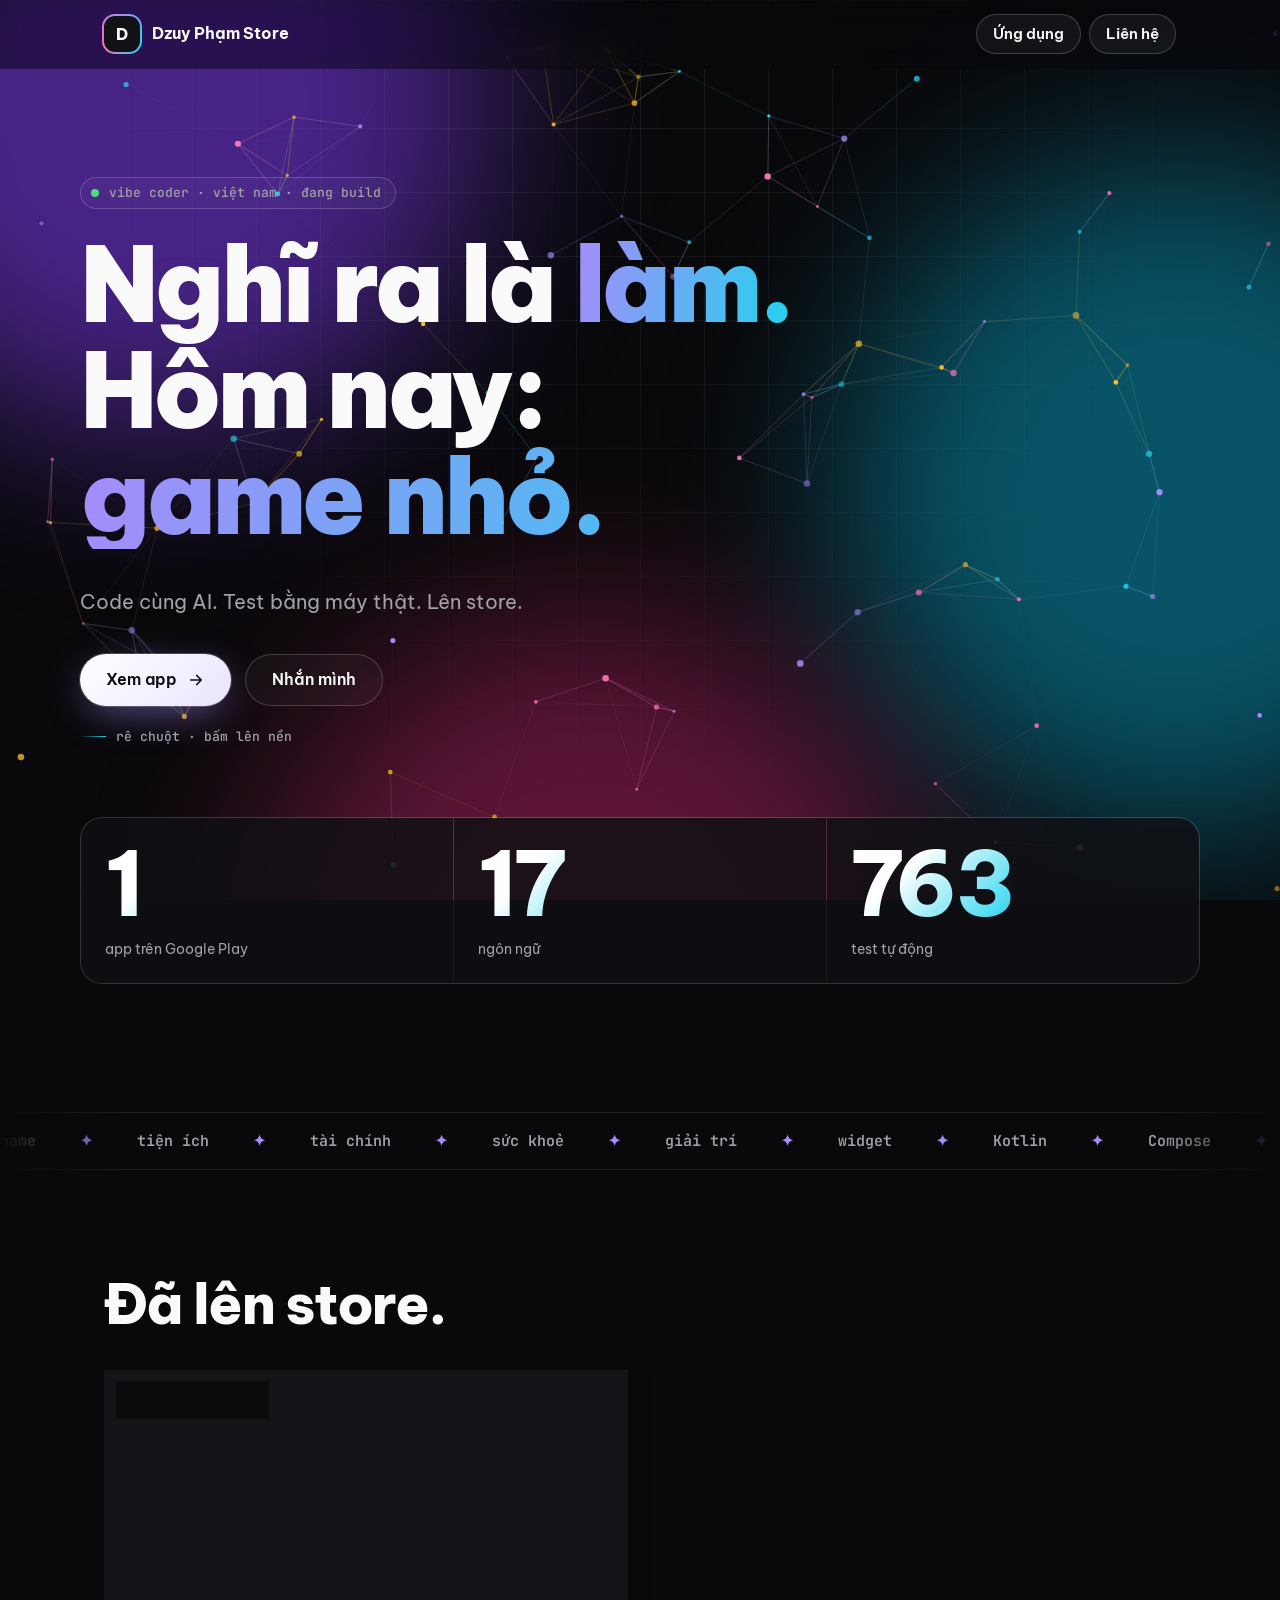
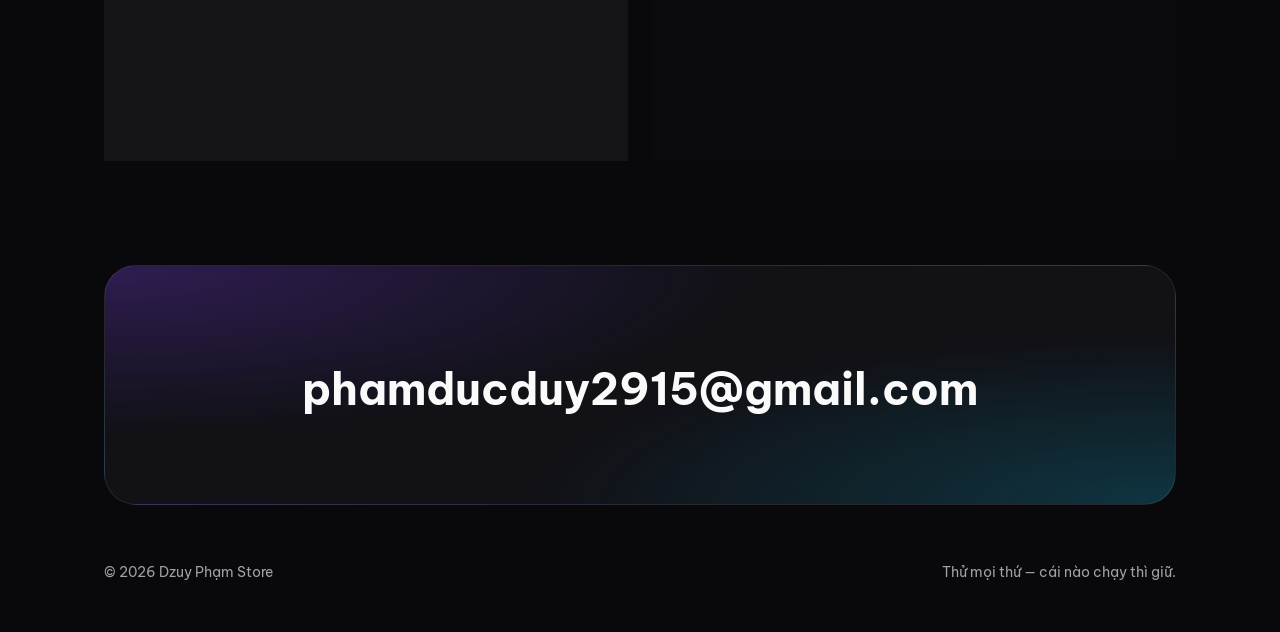
==== commit 6e23ae6f: "feat(gomo-web): popup mời sang Play sau 20 tiếng gõ; nav thành nút rõ ràng - Gõ đủ 20 tiếng trong mộ" ====
--- a/index.html
+++ b/index.html
@@ -960,6 +960,28 @@
         justify-content: space-between;
         gap: 12px;
       }
+
+      /* ---------- nav: nút viên thuốc rõ ràng (ghi đè kiểu chữ trơn + gạch chân khi rê) ---------- */
+      nav { gap: 8px; }
+      nav a {
+        display: inline-flex;
+        align-items: center;
+        min-height: 40px;
+        padding: 0 16px;
+        border: 1px solid var(--line-2);
+        border-radius: 999px;
+        background: rgba(255, 255, 255, 0.05);
+        color: var(--ink);
+        font-weight: 600;
+        transition: border-color 0.25s, background 0.25s, box-shadow 0.25s, transform 0.15s;
+      }
+      nav a::after { display: none; }
+      nav a:hover {
+        border-color: var(--cyan);
+        background: rgba(34, 211, 238, 0.1);
+        box-shadow: 0 0 18px -4px rgba(34, 211, 238, 0.6);
+      }
+      nav a:active { transform: scale(0.96); }
 
       /* ---------- bổ sung: số to, gợi ý nghịch nền, liên hệ gọn ---------- */
       .stats b {
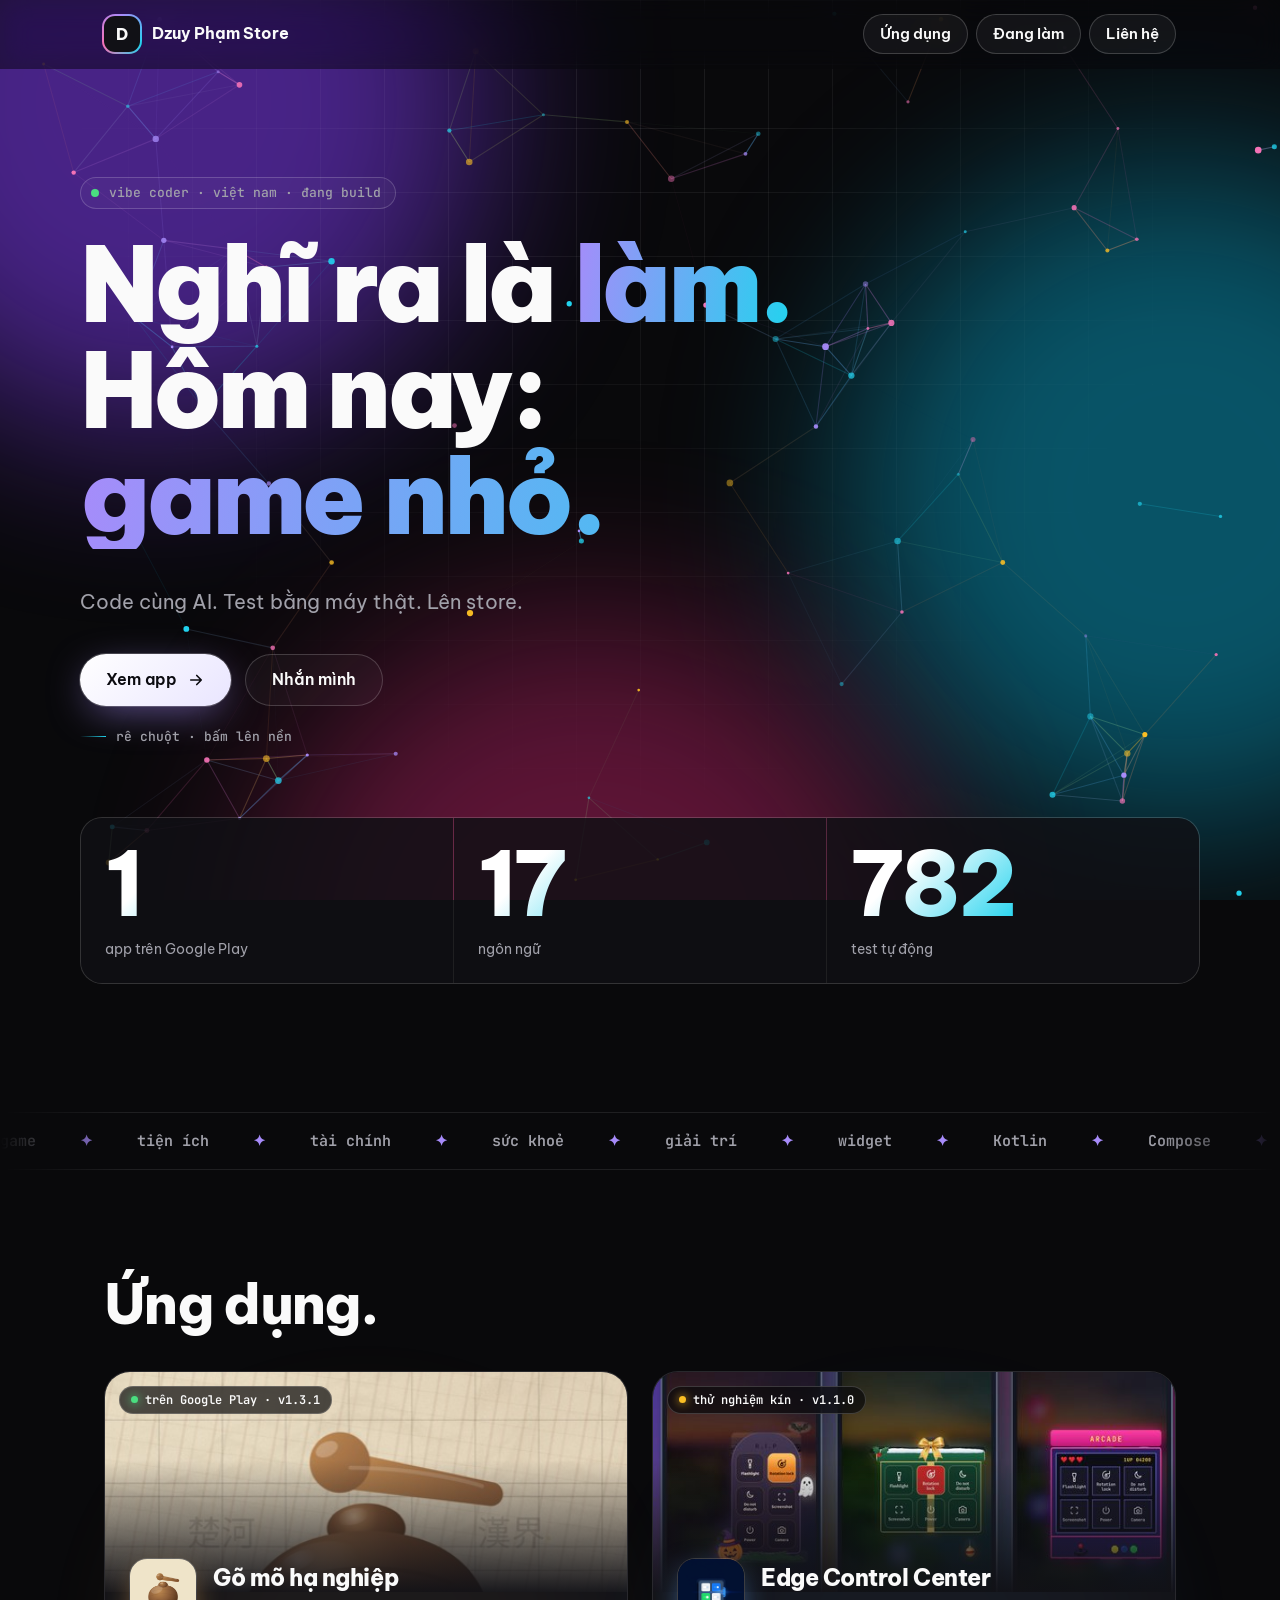
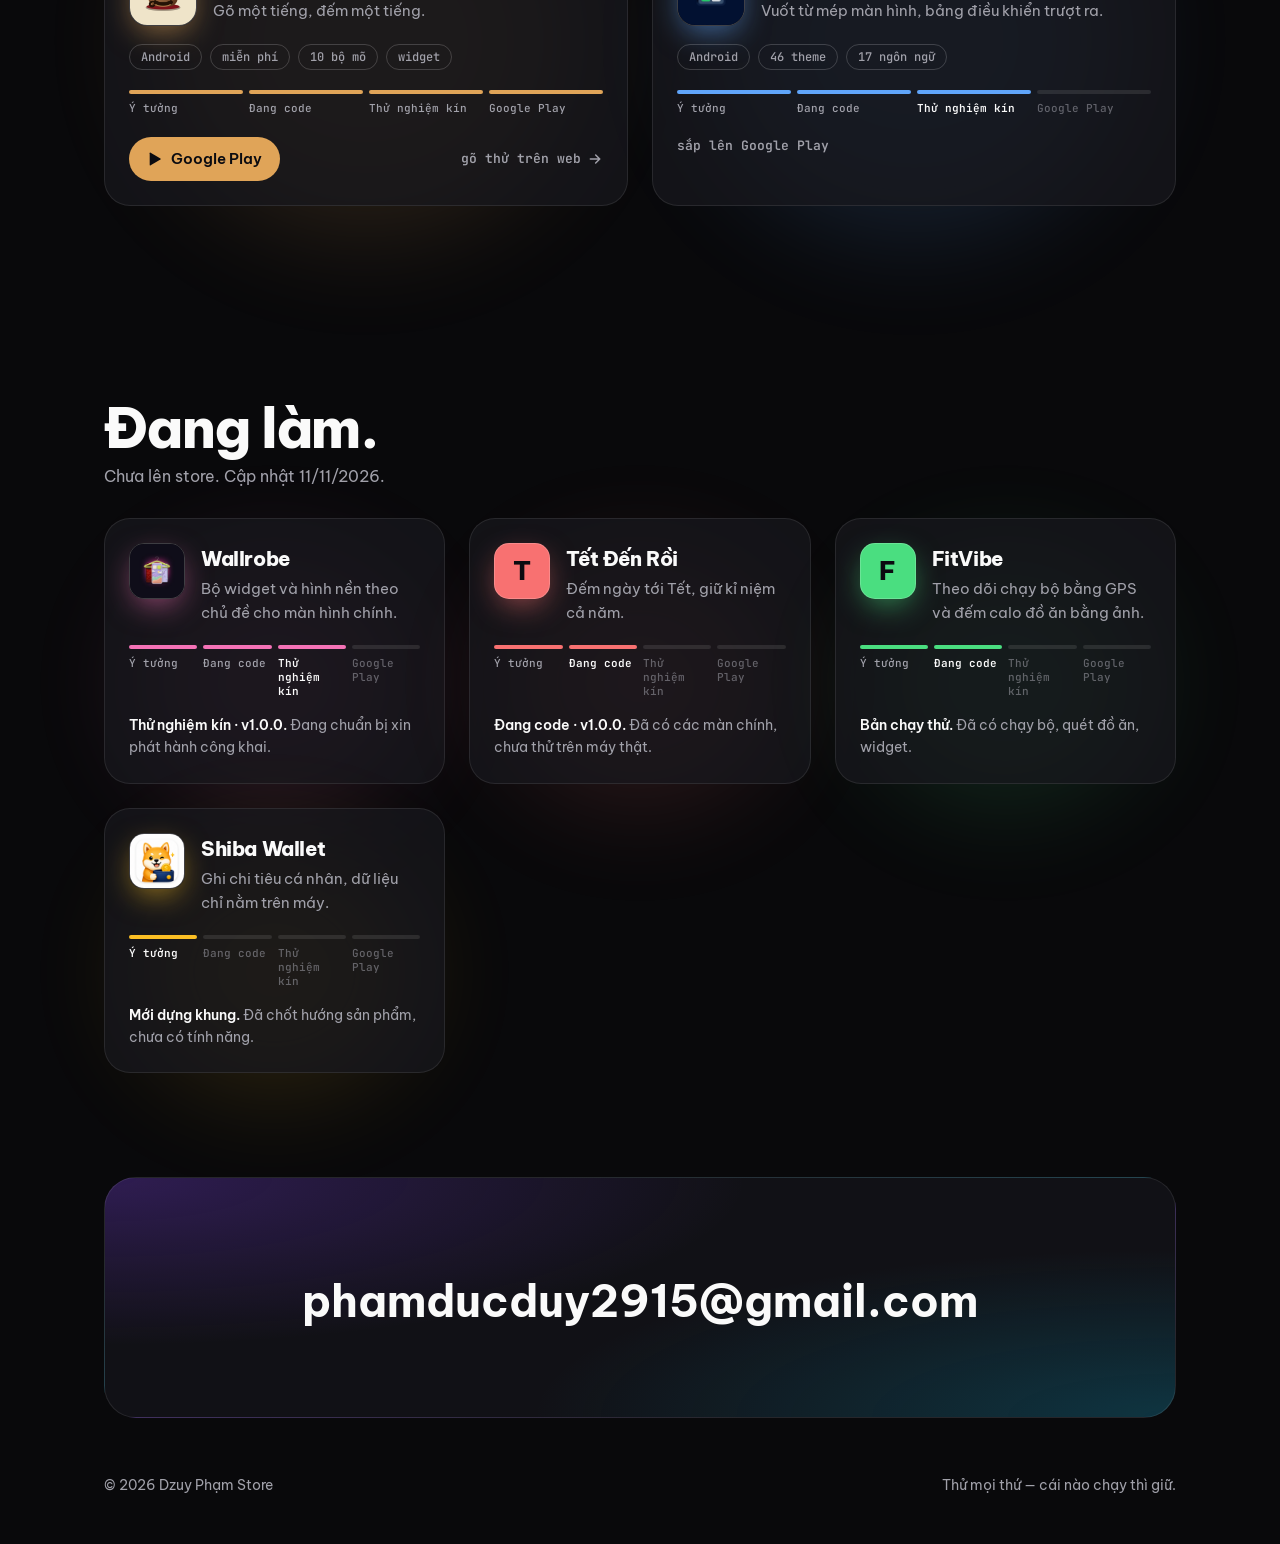
==== commit 8085d6e7: "feat(store): đủ 6 app kèm tình trạng (Play / thử nghiệm kín / đang code / ý tưởng) Generated with [C" ====
--- a/index.html
+++ b/index.html
@@ -893,6 +893,104 @@
         }
       }
 
+      /* ---------- tình trạng app ---------- */
+      .tag-live.test::before {
+        background: #fbbf24;
+        box-shadow: 0 0 10px #fbbf24;
+      }
+      .steps {
+        grid-column: 1 / -1;
+        display: grid;
+        grid-template-columns: repeat(4, 1fr);
+        gap: 6px;
+        margin: 18px 0 0;
+        padding: 0;
+        list-style: none;
+        counter-reset: buoc;
+      }
+      .steps li {
+        font: 500 11px var(--mono);
+        color: var(--ink-2);
+        opacity: 0.55;
+      }
+      .steps li::before {
+        content: "";
+        display: block;
+        height: 4px;
+        margin-bottom: 7px;
+        border-radius: 999px;
+        background: var(--line-2);
+      }
+      .steps .done,
+      .steps .now {
+        opacity: 1;
+      }
+      .steps .done::before {
+        background: var(--accent);
+      }
+      .steps .now {
+        color: var(--ink);
+        font-weight: 600;
+      }
+      .steps .now::before {
+        background: linear-gradient(
+          90deg,
+          var(--accent) 0 50%,
+          var(--line-2) 50%
+        );
+        background-size: 200% 100%;
+        animation: chay 2.4s linear infinite;
+      }
+      @keyframes chay {
+        from {
+          background-position: 100% 0;
+        }
+        to {
+          background-position: 0 0;
+        }
+      }
+      .soon-note {
+        font: 600 13px var(--mono);
+        color: var(--ink-2);
+      }
+      .lab h2 {
+        margin-top: 88px;
+      }
+      .lab-sub {
+        margin: -8px 0 28px;
+        color: var(--ink-2);
+      }
+      .app-card.dev .body {
+        margin-top: 0;
+        padding-top: 24px;
+      }
+      .app-card.dev .icon {
+        width: 56px;
+        height: 56px;
+        border-radius: 15px;
+      }
+      .icon.letter {
+        display: grid;
+        place-items: center;
+        font-size: 26px;
+        font-weight: 800;
+        color: #0b0b10;
+        background: var(--accent);
+      }
+      .app-card.dev h3 {
+        font-size: 20px;
+      }
+      .state {
+        grid-column: 1 / -1;
+        margin: 14px 0 0;
+        font-size: 14px;
+        color: var(--ink-2);
+      }
+      .state b {
+        color: var(--ink);
+        font-weight: 600;
+      }
+
       /* ---------- liên hệ ---------- */
       .contact {
         position: relative;
@@ -1109,7 +1207,7 @@
           ><span class="mark" aria-hidden="true">D</span>Dzuy Phạm Store</a
         >
         <nav aria-label="Chính">
-          <a href="#apps">Ứng dụng</a><a href="#contact">Liên hệ</a>
+          <a href="#apps">Ứng dụng</a><a href="#lab">Đang làm</a><a href="#contact">Liên hệ</a>
         </nav>
       </div>
     </header>
@@ -1187,13 +1285,13 @@
 
       <section id="apps">
         <div class="wrap">
-          <h2 data-reveal>Đã lên store.</h2>
+          <h2 data-reveal>Ứng dụng.</h2>
           <ul class="app-grid">
             <li class="app-card" style="--accent: #e0a458" data-reveal>
               <div class="halo" aria-hidden="true"></div>
               <div class="shell">
                 <div class="cover">
-                  <span class="tag-live">trên Google Play</span>
+                  <span class="tag-live">trên Google Play · v1.3.1</span>
                   <img
                     src="gomo/img/gomo-co_tuong.jpg"
                     width="506"
@@ -1218,6 +1316,9 @@
                     <li>10 bộ mõ</li>
                     <li>widget</li>
                   </ul>
+                  <ol class="steps" aria-label="Tình trạng: Đã lên Google Play">
+                    <li class="done">Ý tưởng</li><li class="done">Đang code</li><li class="done">Thử nghiệm kín</li><li class="done">Google Play</li>
+                  </ol>
                   <div class="row">
                     <a
                       class="play"
@@ -1246,14 +1347,106 @@
                 </div>
               </div>
             </li>
-            <li class="app-card soon" data-reveal style="--d: 120ms">
+            <li class="app-card" style="--accent: #60a5fa; --d: 120ms" data-reveal>
+              <div class="halo" aria-hidden="true"></div>
               <div class="shell">
-                <div class="lo" aria-hidden="true">
-                  <i></i><i></i><i></i><b>v0.1</b>
+                <div class="cover">
+                  <span class="tag-live test">thử nghiệm kín · v1.1.0</span>
+                  <img
+                    src="img/ecc-cover.jpg"
+                    width="604"
+                    height="420"
+                    alt=""
+                    loading="lazy"
+                  />
                 </div>
-                <h3>
-                  Đang trong lò<span class="cham" aria-hidden="true"></span>
-                </h3>
+                <div class="body">
+                  <img
+                    class="icon"
+                    src="img/ecc-icon.png"
+                    width="68"
+                    height="68"
+                    alt=""
+                  />
+                  <h3>Edge Control Center</h3>
+                  <p class="tagline">Vuốt từ mép màn hình, bảng điều khiển trượt ra.</p>
+                  <ul class="chips">
+                    <li>Android</li>
+                    <li>46 theme</li>
+                    <li>17 ngôn ngữ</li>
+                  </ul>
+                  <ol class="steps" aria-label="Tình trạng: Thử nghiệm kín">
+                    <li class="done">Ý tưởng</li><li class="done">Đang code</li><li class="now">Thử nghiệm kín</li><li>Google Play</li>
+                  </ol>
+                  <div class="row">
+                    <span class="soon-note">sắp lên Google Play</span>
+                  </div>
+                </div>
+              </div>
+            </li>
+          </ul>
+        </div>
+      </section>
+
+      <section id="lab" class="lab">
+        <div class="wrap">
+          <h2 data-reveal>Đang làm.</h2>
+          <p class="lab-sub" data-reveal>Chưa lên store. Cập nhật 11/11/2026.</p>
+          <ul class="app-grid">
+            <li class="app-card dev" style="--accent: #f472b6; --d: 0ms" data-reveal>
+              <div class="halo" aria-hidden="true"></div>
+              <div class="shell">
+                <div class="body">
+                  <img class="icon" src="img/wallrobe-icon.png" width="56" height="56" alt="" />
+                  <h3>Wallrobe</h3>
+                  <p class="tagline">Bộ widget và hình nền theo chủ đề cho màn hình chính.</p>
+                  <ol class="steps" aria-label="Tình trạng: Thử nghiệm kín">
+                    <li class="done">Ý tưởng</li><li class="done">Đang code</li><li class="now">Thử nghiệm kín</li><li>Google Play</li>
+                  </ol>
+                  <p class="state"><b>Thử nghiệm kín · v1.0.0.</b> Đang chuẩn bị xin phát hành công khai.</p>
+                </div>
+              </div>
+            </li>
+            <li class="app-card dev" style="--accent: #f87171; --d: 120ms" data-reveal>
+              <div class="halo" aria-hidden="true"></div>
+              <div class="shell">
+                <div class="body">
+                  <span class="icon letter" aria-hidden="true">T</span>
+                  <h3>Tết Đến Rồi</h3>
+                  <p class="tagline">Đếm ngày tới Tết, giữ kỉ niệm cả năm.</p>
+                  <ol class="steps" aria-label="Tình trạng: Đang code">
+                    <li class="done">Ý tưởng</li><li class="now">Đang code</li><li>Thử nghiệm kín</li><li>Google Play</li>
+                  </ol>
+                  <p class="state"><b>Đang code · v1.0.0.</b> Đã có các màn chính, chưa thử trên máy thật.</p>
+                </div>
+              </div>
+            </li>
+            <li class="app-card dev" style="--accent: #4ade80; --d: 240ms" data-reveal>
+              <div class="halo" aria-hidden="true"></div>
+              <div class="shell">
+                <div class="body">
+                  <span class="icon letter" aria-hidden="true">F</span>
+                  <h3>FitVibe</h3>
+                  <p class="tagline">Theo dõi chạy bộ bằng GPS và đếm calo đồ ăn bằng ảnh.</p>
+                  <ol class="steps" aria-label="Tình trạng: Đang code">
+                    <li class="done">Ý tưởng</li><li class="now">Đang code</li><li>Thử nghiệm kín</li><li>Google Play</li>
+                  </ol>
+                  <p class="state"><b>Bản chạy thử.</b> Đã có chạy bộ, quét đồ ăn, widget.</p>
+                </div>
+              </div>
+            </li>
+            <li class="app-card dev" style="--accent: #fbbf24; --d: 360ms" data-reveal>
+              <div class="halo" aria-hidden="true"></div>
+              <div class="shell">
+                <div class="body">
+                  <img class="icon" src="img/shiba-icon.png" width="56" height="56" alt="" />
+                  <h3>Shiba Wallet</h3>
+                  <p class="tagline">Ghi chi tiêu cá nhân, dữ liệu chỉ nằm trên máy.</p>
+                  <ol class="steps" aria-label="Tình trạng: Ý tưởng">
+                    <li class="now">Ý tưởng</li><li>Đang code</li><li>Thử nghiệm kín</li><li>Google Play</li>
+                  </ol>
+                  <p class="state"><b>Mới dựng khung.</b> Đã chốt hướng sản phẩm, chưa có tính năng.</p>
+                </div>
               </div>
             </li>
           </ul>
